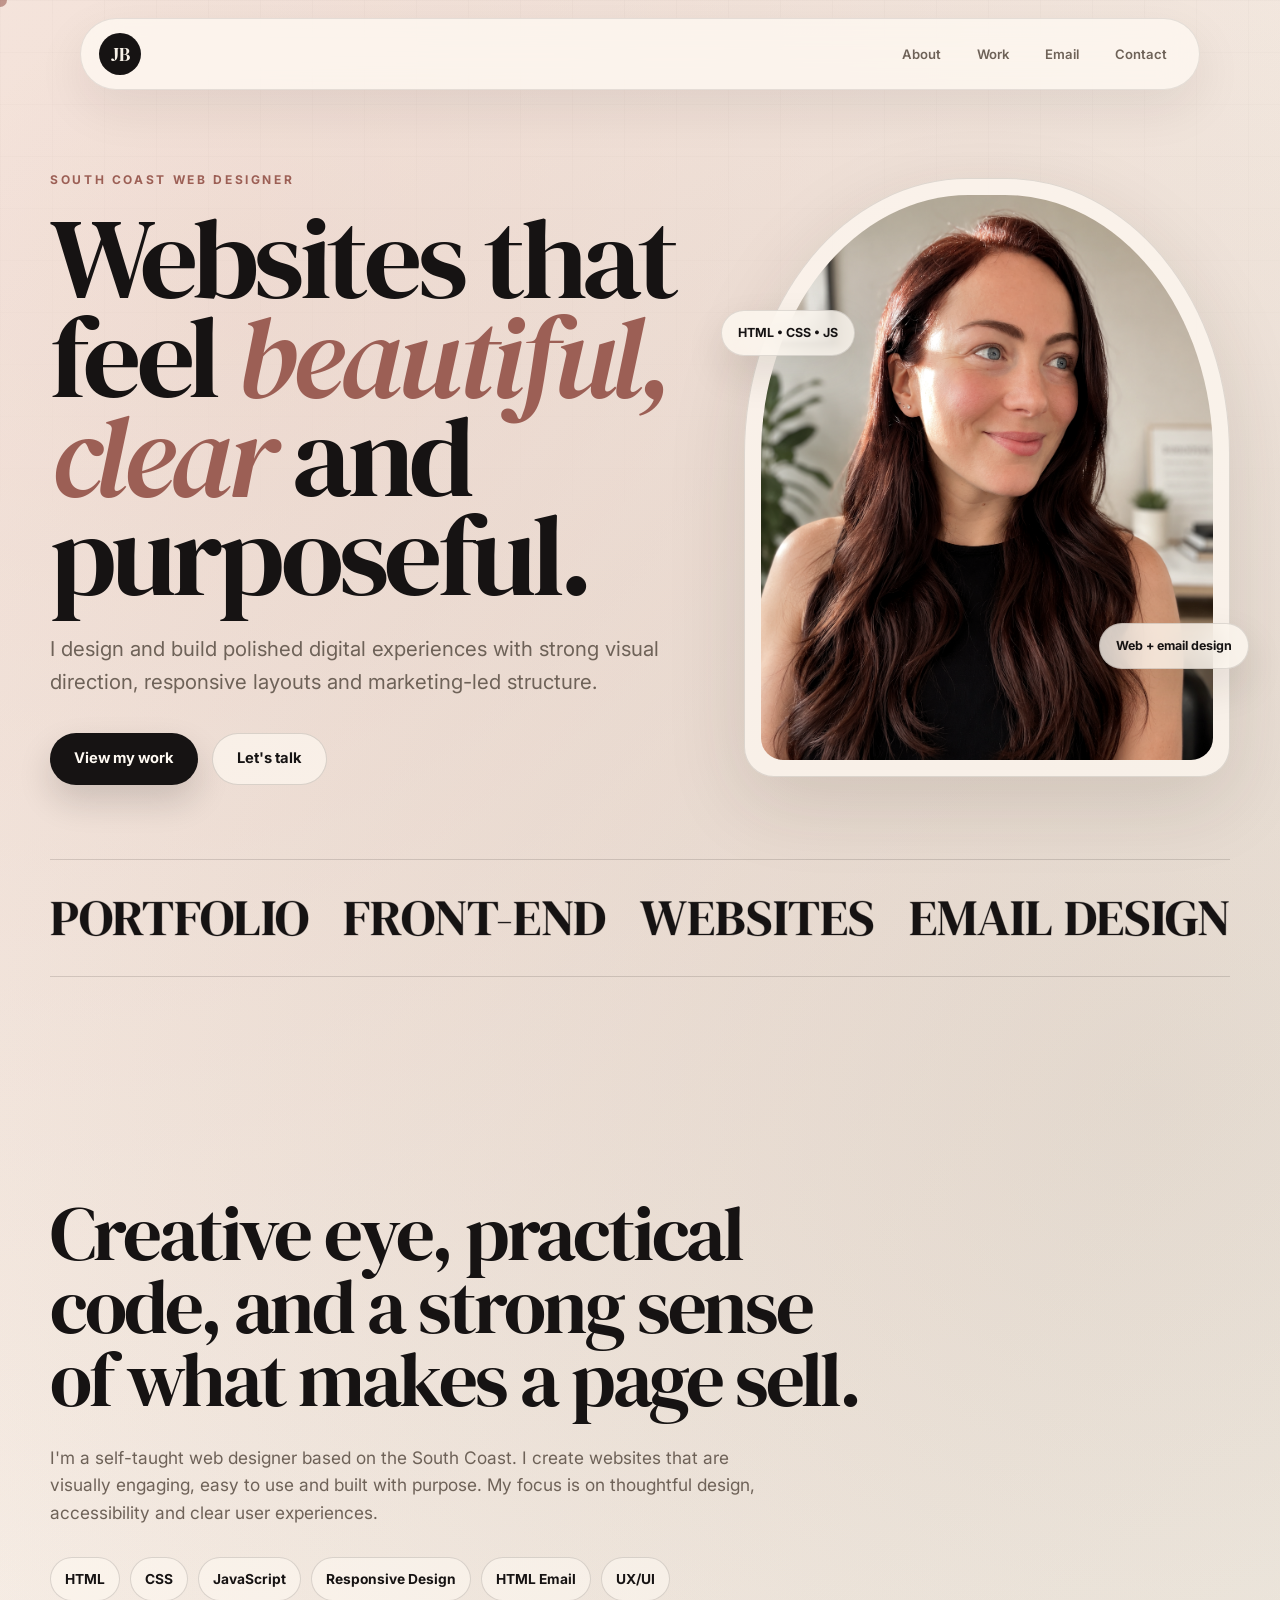
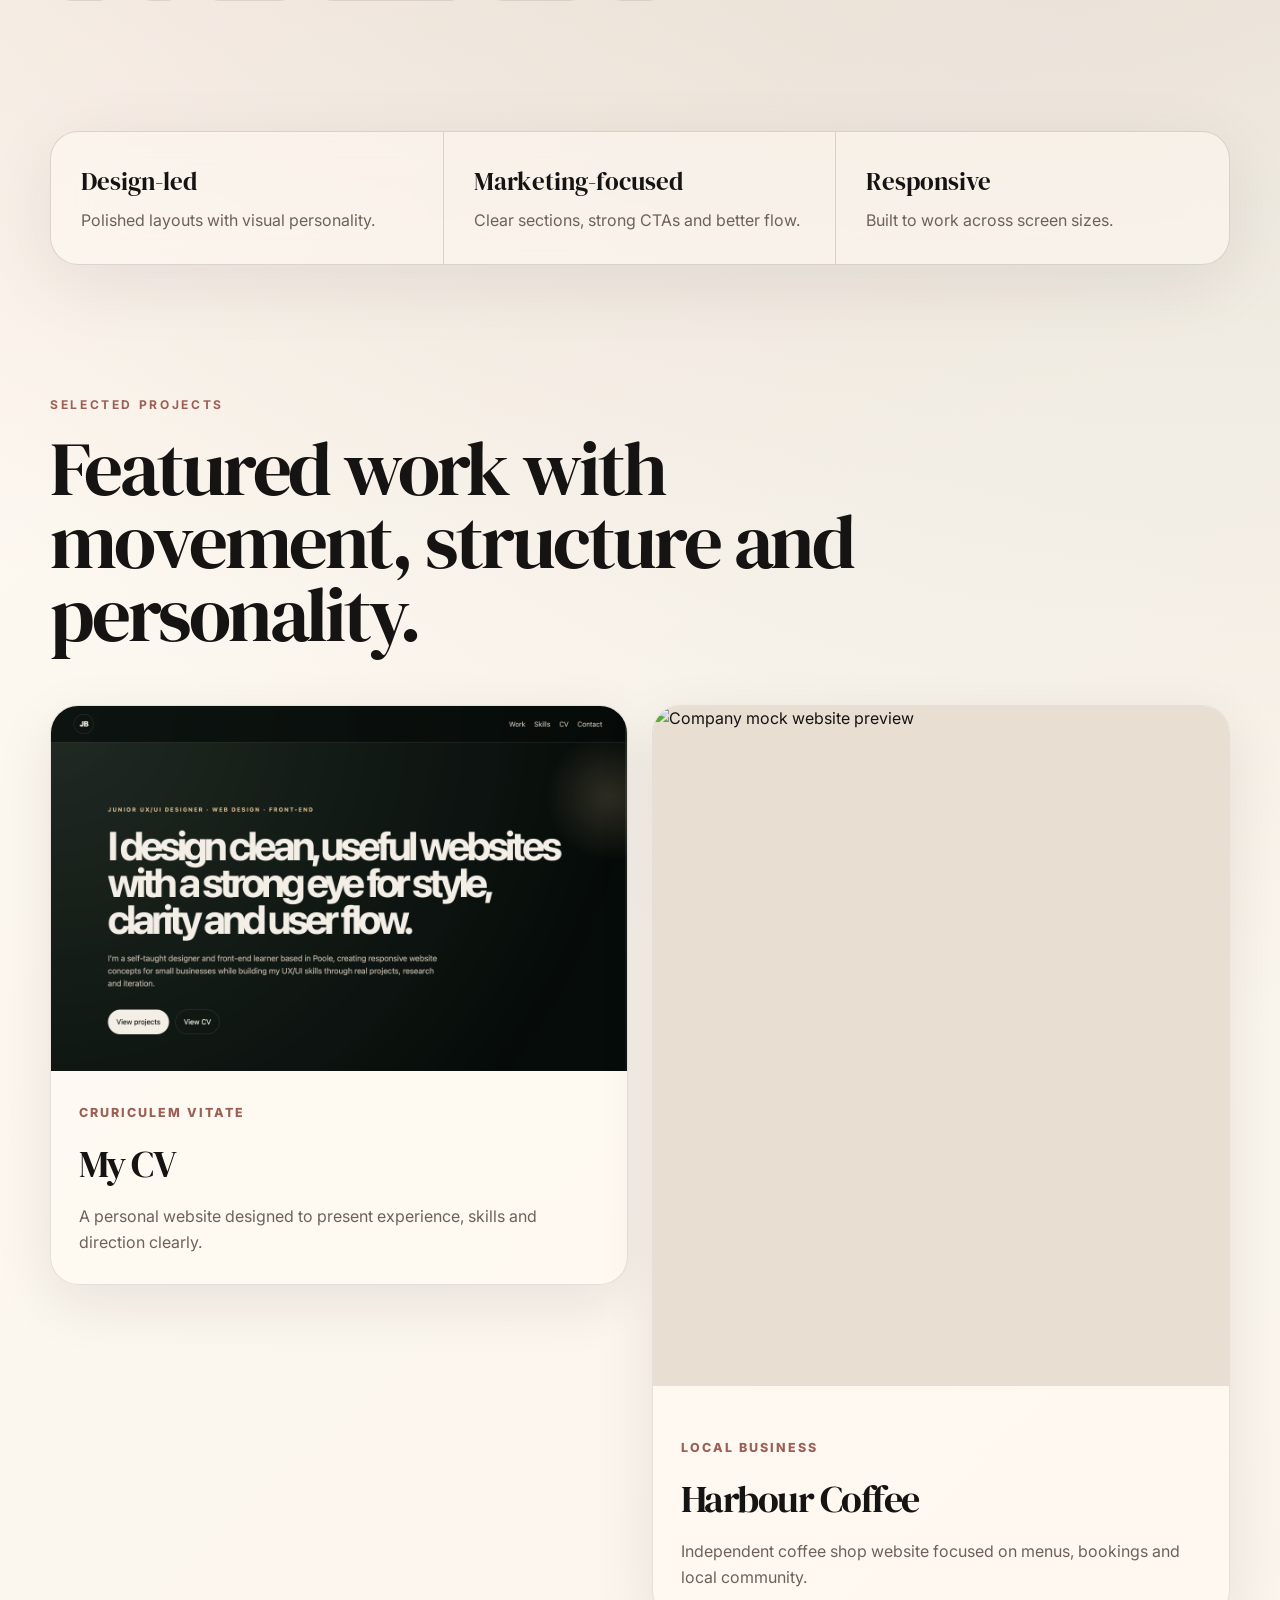
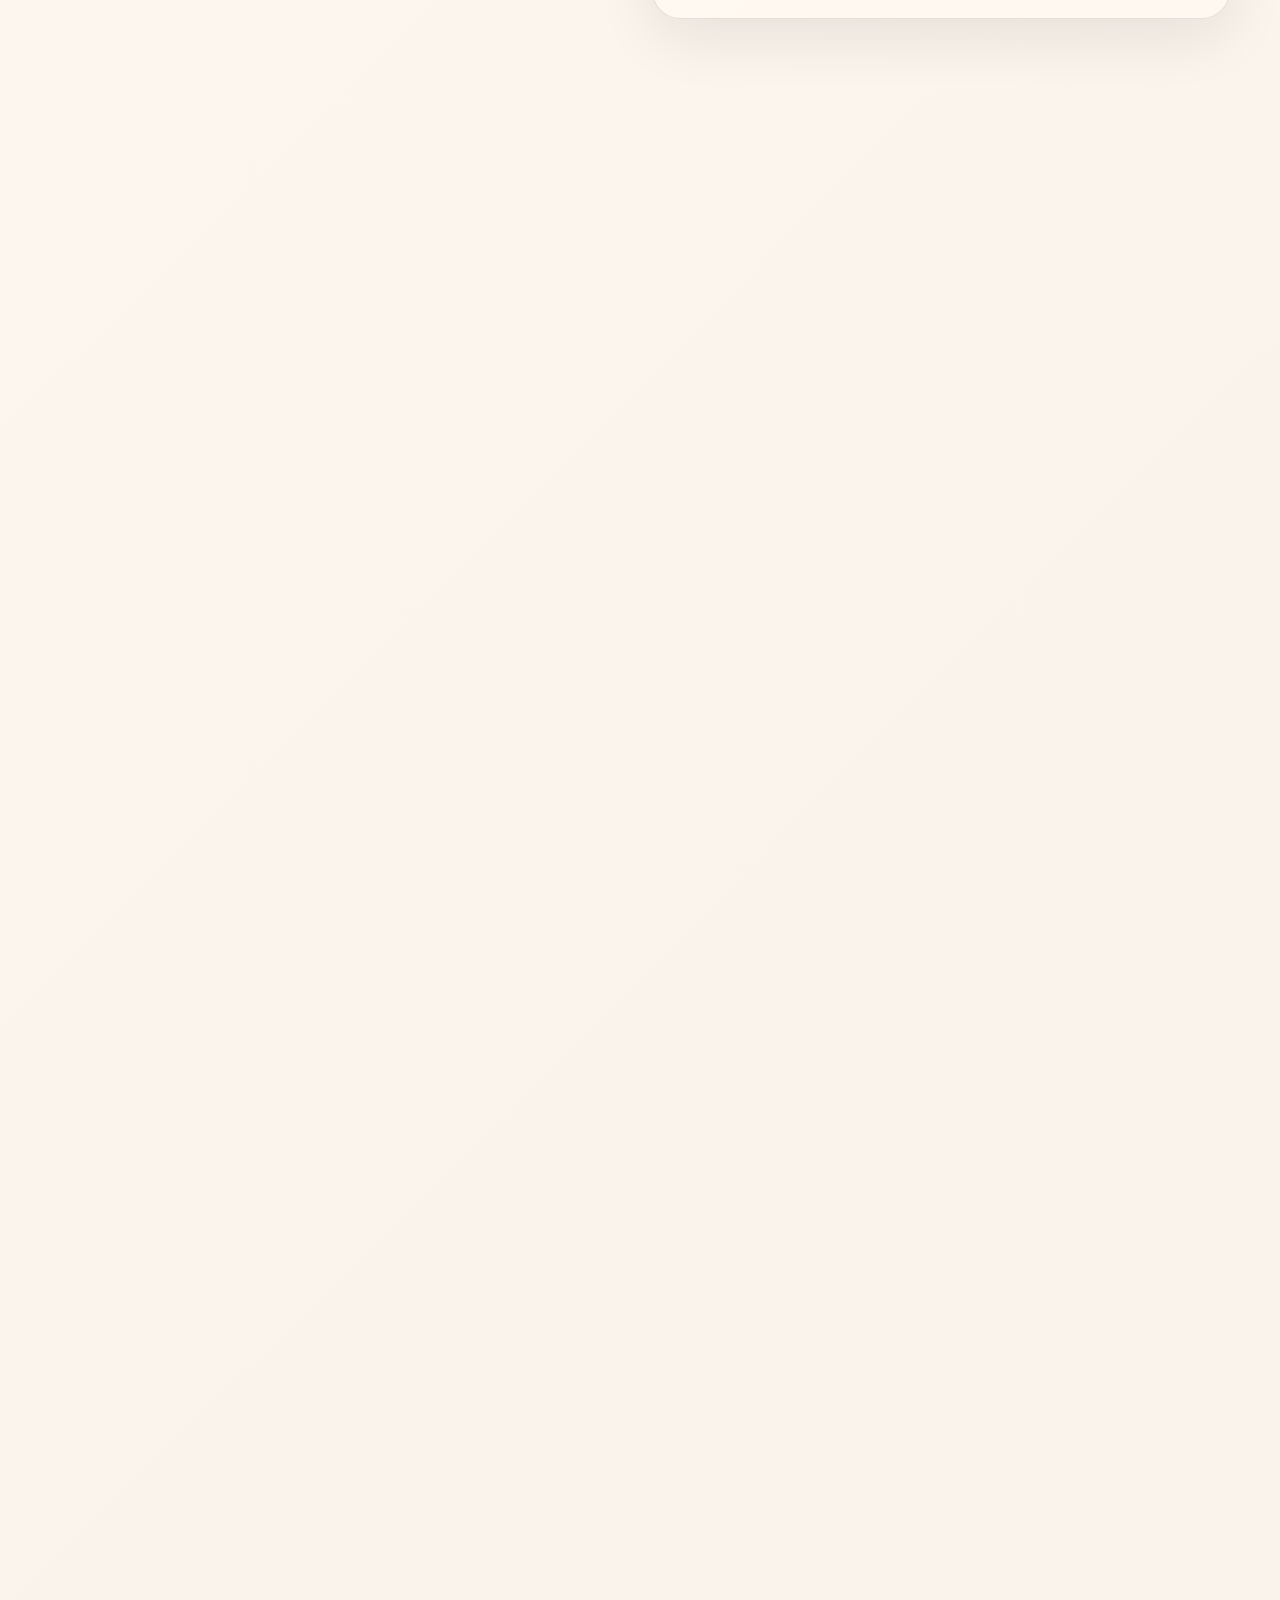
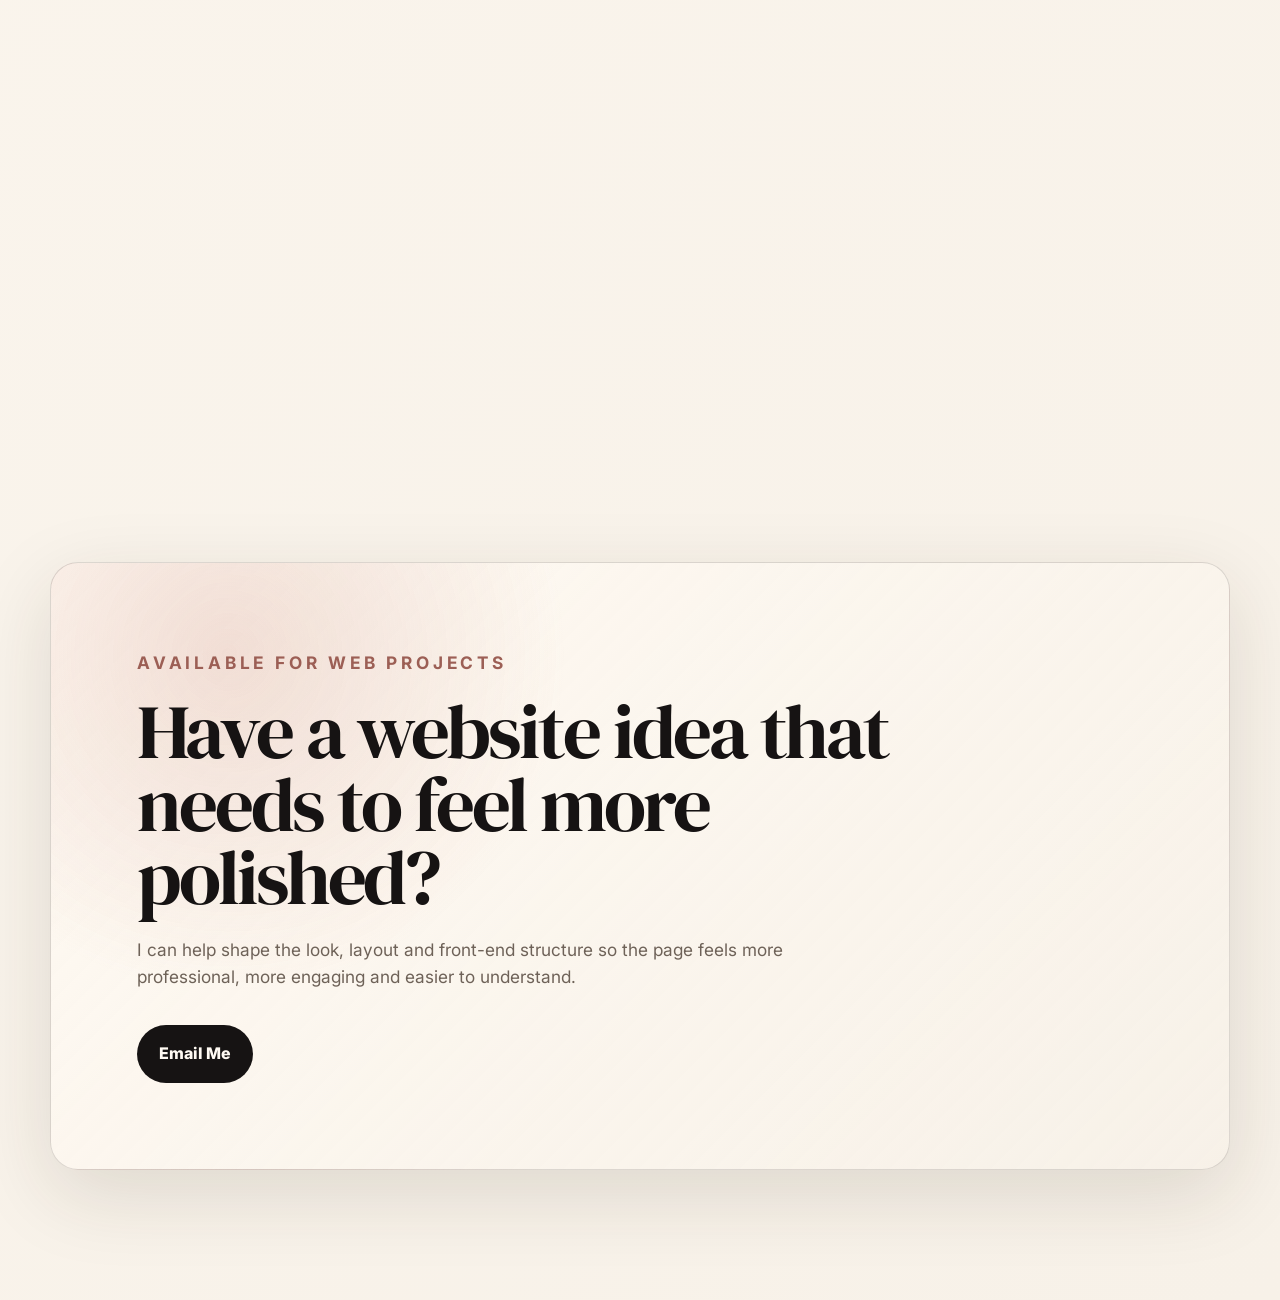
==== index.html @ feb461e2 "Update index.html" ====
<!DOCTYPE html>
<html lang="en">
<head>
  <meta charset="UTF-8" />
  <meta name="viewport" content="width=device-width, initial-scale=1.0" />

  <title>Jasmin Brooks | Web & App Design Portfolio</title>
  <meta name="description" content="Jasmin Brooks is a South Coast based web and app designer creating polished, strategic websites, portfolios, HTML emails and digital experiences." />

  <link rel="preconnect" href="https://fonts.googleapis.com">
  <link rel="preconnect" href="https://fonts.gstatic.com" crossorigin>
  <link href="https://fonts.googleapis.com/css2?family=DM+Serif+Display:ital@0;1&family=Inter:wght@300;400;500;600;700&display=swap" rel="stylesheet">

  <link rel="stylesheet" href="styles.css" />
</head>

<body>
  <div class="cursor-dot" aria-hidden="true"></div>

  <header class="site-header">
    <a class="logo" href="#top">JB</a>

    <nav class="nav" aria-label="Main navigation">
      <a href="#about">About</a>
      <a href="#work">Work</a>
      <a href="#emails">Email</a>
      <a href="#contact">Contact</a>
    </nav>
  </header>

  <main id="top">

    <!-- HERO -->
    <section class="hero section">
      <div class="hero__copy reveal">
        <p class="eyebrow">South Coast web designer</p>

        <h1>
          Websites that feel
          <span>beautiful, clear</span>
          and purposeful.
        </h1>

        <p class="hero__intro">
          I design and build polished digital experiences with strong visual direction,
          responsive layouts and marketing-led structure.
        </p>

        <div class="hero__actions">
          <a class="btn btn--dark magnetic" href="#work">View my work</a>
          <a class="btn btn--light magnetic" href="#contact">Let's talk</a>
        </div>
      </div>

      <div class="hero__visual reveal">
        <div class="portrait-card tilt-card">
          <img src="Jasmin.PNG" alt="Portrait of Jasmin Brooks">
          <div class="floating-note note-one">HTML • CSS • JS</div>
          <div class="floating-note note-two">Web + email design</div>
        </div>
      </div>

      <div class="hero-marquee" aria-hidden="true">
        <div class="marquee-track">
          <span>PORTFOLIO</span><span>FRONT-END</span><span>WEBSITES</span><span>EMAIL DESIGN</span>
          <span>PORTFOLIO</span><span>FRONT-END</span><span>WEBSITES</span><span>EMAIL DESIGN</span>
        </div>
      </div>
    </section>
    <!-- ABOUT -->
    <section class="about section" id="about">
        <div class="about__copy reveal">
          <h2>Creative eye, practical code, and a strong sense of what makes a page sell.</h2>
          <p>
            I'm a self-taught web designer based on the South Coast. I create websites that are visually engaging, easy to use and built with purpose. My focus is on thoughtful design, accessibility and clear user experiences.
          </p>

          <div class="skill-cloud" aria-label="Skills">
            <span>HTML</span>
            <span>CSS</span>
            <span>JavaScript</span>
            <span>Responsive Design</span>
            <span>HTML Email</span>
            <span>UX/UI</span>
          </div>
        </div>
      </div>
    </section>

    <!-- VALUE STRIP -->
    <section class="value-strip reveal" aria-label="Portfolio highlights">
      <div>
        <strong>Design-led</strong>
        <span>Polished layouts with visual personality.</span>
      </div>
      <div>
        <strong>Marketing-focused</strong>
        <span>Clear sections, strong CTAs and better flow.</span>
      </div>
      <div>
        <strong>Responsive</strong>
        <span>Built to work across screen sizes.</span>
      </div>
    </section>

    <!-- WORK -->
    <section class="work section" id="work">
      <div class="section-heading reveal">
        <p class="eyebrow">Selected Projects</p>
        <h2>Featured work with movement, structure and personality.</h2>
      </div>

      <div class="project-showcase">
        <a class="project-card reveal tilt-card" href="https://jasments.github.io/My-CV/" target="_blank" rel="noopener">
          <div class="project-card__image">
            <img src="JBCV2.png" alt="My CV">
          </div>
          <div class="project-card__content">
            <span>Cruriculem Vitate</span>
            <h3>My CV</h3>
            <p>A personal website designed to present experience, skills and direction clearly.</p>
          </div>
        </a>

    <a class="project-card project-card--wide reveal tilt-card" href="https://jasments.github.io/COFFEEshop/" target="_blank" rel="noopener">
          <div class="project-card__image">
            <img src="TheCommonRoom.png" alt="Company mock website preview">
          </div>
          <div class="project-card__content">
            <span>Local Business</span>
		 <h3>Harbour Coffee</h3>
              <p>Independent coffee shop website focused on menus, bookings and local community.</p>
          </div>
        </a>

        <a class="project-card project-card--wide reveal tilt-card" href="https://jasments.github.io/Private-Chef-/" target="_blank" rel="noopener">
          <div class="project-card__image">
            <img src="TheCoastalTable.png" alt="Company mock website preview">
          </div>
          <div class="project-card__content">
            <span>Local Business</span>
              <h3>The Coastal Table</h3>
              <p>Personal chef and seasonal dining website inspired by slow coastal living.</p>
          </div>
        </a>

        <a class="project-card reveal tilt-card" href="https://jasments.github.io/Windowcleaning/" target="_blank" rel="noopener">
          <div class="project-card__image">
            <img src="windowcleaninglongveiw.png" alt="Window cleaning website preview">
          </div>
          <div class="project-card__content">
            <span>Local service</span>
            <h3>Window Cleaning</h3>
            <p>A conversion-focused service website with strong local positioning.</p>
          </div>
        </a>
      </div>

      <div class="work-slider reveal" aria-label="Scrolling project previews">
        <div class="work-track">
          <img src="MyCV2.png" alt="">
          <img src="T&Swebsite.png" alt="">
          <img src="windowcleaning2.png" alt="">
          <img src="privetchef.png" alt="">
          <img src="MyCV2.png" alt="">
          <img src="T&Swebsite.png" alt="">
          <img src="windowcleaning2.png" alt="">
          <img src="COFFEEshop.png" alt="">
        </div>
      </div>
    </section>

    <!-- EMAIL PORTFOLIO -->
    <section class="emails section" id="emails">
      <div class="section-heading reveal">
        <p class="eyebrow">Email Portfolio</p>
        <h2>Campaign-style email designs with visual hierarchy.</h2>
        <p>
          Conceptual HTML email designs created to show layout, promotional clarity,
          responsive thinking and marketing structure.
        </p>
      </div>

      <div class="email-tiles reveal">
        <button class="email-tile" data-full="email.png" aria-label="Open email preview 1">
          <img src="email.png" alt="Email preview 1">
        </button>
        <button class="email-tile" data-full="springemail.png" aria-label="Open email preview 2">
          <img src="springemail.png" alt="Email preview 2">
        </button>
        <button class="email-tile" data-full="charityemail.png" aria-label="Open email preview 3">
          <img src="charityemail.png" alt="Email preview 3">
        </button>
        <button class="email-tile" data-full="charityboat.png" aria-label="Open email preview 4">
          <img src="charityboat.png" alt="Email preview 4">
        </button>
      </div>
    </section>

    <!-- CONTACT -->
    <section class="contact section" id="contact">
      <div class="contact-card reveal">
        <p class="eyebrow">Available for web projects</p>
        <h2>Have a website idea that needs to feel more polished?</h2>
        <p>
          I can help shape the look, layout and front-end structure so the page feels more professional,
          more engaging and easier to understand.
        </p>

        <a class="contact-link magnetic" href="mailto:brookswebsitedeveloper@gmail.com">
          Email Me
        </a>
      </div>
    </section>

  </main>

  <!-- Modal -->
  <div class="modal" id="imgModal" aria-hidden="true">
    <div class="modal__backdrop" data-close></div>
    <div class="modal__panel" role="dialog" aria-modal="true" aria-label="Email preview">
      <button class="modal__close" data-close aria-label="Close">×</button>
      <img class="modal__img" id="modalImg" alt="Full email preview">
    </div>
  </div>

  <script src="app.js"></script>
</body>
</html>
---- styles.css ----
/* =========================
   JASMIN BROOKS PORTFOLIO
   Alive / interactive / polished
========================= */

:root {
  --cream: #f7f1e8;
  --cream-2: #fffaf3;
  --ink: #161313;
  --muted: #6e6258;
  --line: rgba(22, 19, 19, 0.14);
  --blush: #d8a99d;
  --rose: #9c5f55;
  --olive: #77735c;
  --shadow: 0 24px 80px rgba(49, 35, 26, 0.13);
  --radius: 28px;
}

* {
  box-sizing: border-box;
  margin: 0;
  padding: 0;
}

html {
  scroll-behavior: smooth;
}

body {
  min-height: 100vh;
  background:
    radial-gradient(circle at 20% 5%, rgba(216, 169, 157, .35), transparent 32%),
    radial-gradient(circle at 90% 18%, rgba(119, 115, 92, .18), transparent 30%),
    linear-gradient(135deg, var(--cream-2), var(--cream));
  color: var(--ink);
  font-family: Inter, system-ui, sans-serif;
  line-height: 1.6;
  overflow-x: hidden;
}

body::before {
  content: "";
  position: fixed;
  inset: 0;
  pointer-events: none;
  background-image:
    linear-gradient(rgba(22, 19, 19, 0.035) 1px, transparent 1px),
    linear-gradient(90deg, rgba(22, 19, 19, 0.035) 1px, transparent 1px);
  background-size: 52px 52px;
  mask-image: linear-gradient(to bottom, rgba(0,0,0,.4), transparent 65%);
  z-index: -1;
}

img {
  display: block;
  width: 100%;
}

a {
  color: inherit;
}

/* Header */

.site-header {
  position: fixed;
  top: 18px;
  left: 50%;
  z-index: 20;
  transform: translateX(-50%);
  width: min(1120px, calc(100% - 32px));
  display: flex;
  align-items: center;
  justify-content: space-between;
  padding: 14px 18px;
  border: 1px solid rgba(22, 19, 19, 0.1);
  border-radius: 999px;
  background: rgba(255, 250, 243, 0.74);
  backdrop-filter: blur(18px);
  box-shadow: 0 18px 50px rgba(38, 27, 20, 0.08);
}

.logo {
  width: 42px;
  height: 42px;
  display: grid;
  place-items: center;
  border-radius: 999px;
  background: var(--ink);
  color: var(--cream);
  text-decoration: none;
  font-family: "DM Serif Display", serif;
  font-size: 1.2rem;
}

.nav {
  display: flex;
  gap: 8px;
}

.nav a {
  text-decoration: none;
  font-size: .82rem;
  font-weight: 600;
  padding: 10px 14px;
  border-radius: 999px;
  color: var(--muted);
  transition: .25s ease;
}

.nav a:hover {
  color: var(--ink);
  background: rgba(22, 19, 19, 0.06);
}

/* Layout */

.section {
  width: min(1180px, calc(100% - 34px));
  margin: 0 auto;
  padding: 130px 0;
}

.eyebrow,
.section-kicker {
  text-transform: uppercase;
  letter-spacing: .22em;
  font-size: .75rem;
  font-weight: 700;
  color: var(--rose);
}

h1,
h2,
h3 {
  font-family: "DM Serif Display", serif;
  font-weight: 400;
  letter-spacing: -0.04em;
}

h2 {
  font-size: clamp(2.6rem, 6vw, 5.8rem);
  line-height: .95;
}

p {
  color: var(--muted);
}

/* Hero */

.hero {
  min-height: 100vh;
  display: grid;
  grid-template-columns: 1.08fr .82fr;
  gap: 54px;
  align-items: center;
  padding-top: 170px;
  padding-bottom: 90px;
  position: relative;
}

.hero h1 {
  max-width: 780px;
  margin: 20px 0 28px;
  font-size: clamp(4.2rem, 9vw, 9.2rem);
  line-height: .86;
}

.hero h1 span {
  color: var(--rose);
  font-style: italic;
}

.hero__intro {
  max-width: 610px;
  font-size: clamp(1.05rem, 1.6vw, 1.28rem);
}

.hero__actions {
  margin-top: 34px;
  display: flex;
  gap: 14px;
  flex-wrap: wrap;
}

.btn {
  display: inline-flex;
  align-items: center;
  justify-content: center;
  min-height: 52px;
  padding: 0 24px;
  border-radius: 999px;
  text-decoration: none;
  font-size: .92rem;
  font-weight: 700;
  transition: transform .25s ease, box-shadow .25s ease, background .25s ease;
}

.btn--dark {
  background: var(--ink);
  color: var(--cream-2);
  box-shadow: 0 16px 34px rgba(22, 19, 19, 0.16);
}

.btn--light {
  border: 1px solid var(--line);
  background: rgba(255, 250, 243, .64);
  color: var(--ink);
}

.btn:hover {
  transform: translateY(-3px);
}

.portrait-card {
  position: relative;
  padding: 16px;
  border-radius: 46% 46% 30px 30px;
  background: rgba(255, 250, 243, .7);
  border: 1px solid rgba(22, 19, 19, .12);
  box-shadow: var(--shadow);
.project-card:hover {
  transform: translateY(-6px);
  box-shadow: 0 28px 70px rgba(38, 27, 20, 0.13);
}
}

.portrait-card img {
  aspect-ratio: 4 / 5;
  object-fit: cover;
  border-radius: 46% 46% 22px 22px;
  filter: saturate(.92) contrast(1.02);
}

.floating-note {
  position: absolute;
  z-index: 2;
  padding: 12px 16px;
  border-radius: 999px;
  border: 1px solid rgba(22,19,19,.12);
  background: rgba(255, 250, 243, .78);
  backdrop-filter: blur(16px);
  box-shadow: 0 18px 40px rgba(38, 27, 20, 0.11);
  font-size: .78rem;
  font-weight: 700;
  color: var(--ink);
  animation: floaty 5s ease-in-out infinite;
}

.note-one {
  left: -24px;
  top: 22%;
}

.note-two {
  right: -20px;
  bottom: 18%;
  animation-delay: 1.2s;
}

@keyframes floaty {
  0%, 100% { transform: translateY(0); }
  50% { transform: translateY(-12px); }
}

.hero-marquee {
  grid-column: 1 / -1;
  overflow: hidden;
  border-block: 1px solid var(--line);
  margin-top: 20px;
}

.marquee-track {
  display: flex;
  width: max-content;
  gap: 34px;
  padding: 17px 0;
  animation: marquee 23s linear infinite;
}

.marquee-track span {
  font-family: "DM Serif Display", serif;
  font-size: clamp(1.8rem, 4vw, 3.6rem);
  color: #161313;
  -webkit-text-stroke: 1px rgba(22, 19, 19, .28);
  white-space: nowrap;
}

@keyframes marquee {
  to { transform: translateX(-50%); }
}

/* About */

.about-grid {
  display: grid;
  grid-template-columns: .7fr 1fr;
  align-items: center;
  gap: 60px;
  margin-top: 32px;
}

.about__image {
  border-radius: var(--radius);
  overflow: hidden;
  box-shadow: var(--shadow);
}

.about__image img {
  aspect-ratio: 4 / 5;
  object-fit: cover;
}

.about__copy h2 {
  max-width: 820px;
  margin-bottom: 28px;
}

.about__copy p {
  max-width: 720px;
  font-size: 1.08rem;
}

.skill-cloud {
  display: flex;
  gap: 10px;
  flex-wrap: wrap;
  margin-top: 30px;
}

.skill-cloud span {
  padding: 10px 14px;
  border: 1px solid var(--line);
  border-radius: 999px;
  background: rgba(255, 250, 243, .55);
  font-size: .86rem;
  font-weight: 700;
}

/* Value strip */

.value-strip {
  width: min(1180px, calc(100% - 34px));
  margin: 0 auto;
  display: grid;
  grid-template-columns: repeat(3, 1fr);
  border: 1px solid var(--line);
  border-radius: var(--radius);
  background: rgba(255,250,243,.54);
  backdrop-filter: blur(18px);
  box-shadow: 0 18px 70px rgba(38, 27, 20, 0.08);
  overflow: hidden;
}

.value-strip div {
  padding: 30px;
  border-right: 1px solid var(--line);
}

.value-strip div:last-child {
  border-right: 0;
}

.value-strip strong {
  display: block;
  margin-bottom: 7px;
  font-family: "DM Serif Display", serif;
  font-size: 1.55rem;
  font-weight: 400;
}

.value-strip span {
  color: var(--muted);
}

/* Work */

.section-heading {
  display: grid;
  gap: 18px;
  max-width: 820px;
  margin-bottom: 54px;
}

.section-heading p:not(.eyebrow) {
  max-width: 680px;
  font-size: 1.05rem;
}

.project-showcase {
  display: grid;
  grid-template-columns: 1fr 1fr;
  gap: 24px;
}

.project-card {
  min-height: 560px;
  display: flex;
  flex-direction: column;
  justify-content: space-between;
  overflow: hidden;
  border-radius: var(--radius);
  border: 1px solid rgba(22, 19, 19, .11);
  background: rgba(255,250,243,.72);
  box-shadow: 0 18px 60px rgba(38, 27, 20, 0.09);
  text-decoration: none;
  transition: transform .35s ease, box-shadow .35s ease;
  transform-style: preserve-3d;
}

.project-card--wide {
  grid-row: span 2;
}

.project-card:hover {
  transform: translateY(-8px);
  box-shadow: 0 34px 90px rgba(38, 27, 20, 0.16);
}

.project-card__image {
  height: 365px;
  overflow: hidden;
  background: #e9ded2;
}

.project-card--wide .project-card__image {
  height: 680px;
}

.project-card__image img {
  width: 100%;
  height: 100%;
  object-fit: cover;
  object-position: top left;
  transition: transform .7s ease;
}

.project-card:hover img {
  transform: none;
}

.project-card__content {
  padding: 28px;
}

.project-card__content span {
  display: inline-block;
  margin-bottom: 10px;
  color: var(--rose);
  font-size: .78rem;
  font-weight: 800;
  text-transform: uppercase;
  letter-spacing: .16em;
}

.project-card__content h3 {
  font-size: clamp(2rem, 3vw, 3rem);
  margin-bottom: 10px;
}

.work-slider {
  margin-top: 34px;
  overflow: hidden;
  border-radius: var(--radius);
  border: 1px solid var(--line);
  background: rgba(255,250,243,.5);
}

.work-track {
  display: flex;
  gap: 18px;
  width: max-content;
  padding: 18px;
  animation: slideWork 26s linear infinite;
}

.work-slider:hover .work-track {
  animation-play-state: paused;
}

.work-track img {
  width: 310px;
  height: 210px;
  object-fit: contain;
  border-radius: 18px;
  border: 1px solid var(--line);
}

@keyframes slideWork {
  to { transform: translateX(-50%); }
}

/* Email */

.email-tiles {
  display: grid;
  grid-template-columns: repeat(4, 1fr);
  gap: 18px;
}

.email-tile {
  border: 0;
  cursor: pointer;
  padding: 0;
  border-radius: 24px;
  overflow: hidden;
  background: transparent;
  box-shadow: 0 18px 54px rgba(38, 27, 20, 0.1);
  transition: transform .3s ease, box-shadow .3s ease;
}

.email-tile:hover {
  transform: translateY(-8px) rotate(-1deg);
  box-shadow: 0 30px 80px rgba(38, 27, 20, 0.16);
}

.email-tile img {
  aspect-ratio: 3 / 4;
  object-fit: cover;
}

/* Contact */

.contact-card {
  position: relative;
  overflow: hidden;
  padding: clamp(34px, 7vw, 86px);
  border-radius: var(--radius);
  border: 1px solid var(--line);
  background:
    radial-gradient(circle at 15% 15%, rgba(216, 169, 157, .34), transparent 30%),
    linear-gradient(135deg, rgba(255,250,243,.86), rgba(247,241,232,.58));
  box-shadow: var(--shadow);
}

.contact-card h2 {
  max-width: 850px;
  margin: 18px 0 22px;
}

.contact-card p {
  max-width: 680px;
  font-size: 1.08rem;
}

.contact-link {
  position: relative;
  z-index: 2;
  display: inline-flex;
  margin-top: 34px;
  color: var(--cream-2);
  background: var(--ink);
  border-radius: 999px;
  padding: 16px 22px;
  text-decoration: none;
  font-weight: 800;
}

/* Modal */

.modal {
  position: fixed;
  inset: 0;
  z-index: 50;
  display: none;
  place-items: center;
  padding: 24px;
}

.modal.is-open {
  display: grid;
}

.modal__backdrop {
  position: absolute;
  inset: 0;
  background: rgba(16, 13, 11, .76);
  backdrop-filter: blur(12px);
}

.modal__panel {
  position: relative;
  z-index: 1;
  width: min(720px, 100%);
  max-height: 88vh;
  overflow: auto;
  border-radius: 24px;
  background: var(--cream-2);
  padding: 14px;
}

.modal__close {
  position: sticky;
  top: 8px;
  margin-left: auto;
  display: grid;
  place-items: center;
  width: 42px;
  height: 42px;
  border: 0;
  border-radius: 999px;
  background: var(--ink);
  color: white;
  cursor: pointer;
  font-size: 1.3rem;
}

.modal__img {
  border-radius: 18px;
}

/* Interaction effects */

.reveal {
  opacity: 0;
  transform: translateY(34px);
  transition: opacity .75s ease, transform .75s ease;
}

.reveal.is-visible {
  opacity: 1;
  transform: translateY(0);
}

.cursor-dot {
  position: fixed;
  z-index: 100;
  width: 14px;
  height: 14px;
  border-radius: 999px;
  background: var(--rose);
  pointer-events: none;
  transform: translate(-50%, -50%);
  opacity: .55;
  mix-blend-mode: multiply;
}

/* Responsive */

@media (max-width: 900px) {
  .cursor-dot {
    display: none;
  }

  .site-header {
    top: 10px;
  }

  .nav {
    gap: 2px;
  }

  .nav a {
    font-size: .75rem;
    padding: 8px 9px;
  }

  .hero,
  .about-grid,
  .project-showcase,
  .value-strip {
    grid-template-columns: 1fr;
  }

  .hero {
    padding-top: 140px;
  }

  .note-one,
  .note-two {
    left: 18px;
    right: auto;
  }

  .project-card--wide {
    grid-row: auto;
  }

  .project-card,
  .project-card--wide {
    min-height: auto;
  }

  .project-card__image,
  .project-card--wide .project-card__image {
    height: 360px;
  }

  .email-tiles {
    grid-template-columns: repeat(2, 1fr);
  }

  .value-strip div {
    border-right: 0;
    border-bottom: 1px solid var(--line);
  }

  .value-strip div:last-child {
    border-bottom: 0;
  }
}

@media (max-width: 560px) {
  .section {
    width: min(100% - 24px, 1180px);
    padding: 90px 0;
  }

  .hero h1 {
    font-size: clamp(3.2rem, 18vw, 5.4rem);
  }

  .hero__actions {
    flex-direction: column;
  }

  .btn,
  .contact-link {
    width: 100%;
  }
   .btn,
.contact-link {
  width: 100%;
  display: flex;
  justify-content: center;
  align-items: center;
  text-align: center;
}

  .email-tiles {
    grid-template-columns: 1fr;
  }

  .work-track img {
    width: 240px;
    height: 170px;
  }
}

@media (prefers-reduced-motion: reduce) {
  *,
  *::before,
  *::after {
    animation: none !important;
    transition: none !important;
    scroll-behavior: auto !important;
  }
@media (min-width: 901px) {
  .portrait-card img,
  .about__image img {
    object-fit: contain;
    height: auto;
  }
}

@media (max-width: 900px) {
  .portrait-card img,
  .about__image img {
    height: 430px;
    object-fit: cover;
    object-position: center;
  }
}
@media (max-width: 900px) {
  .project-card__image img {
    object-position:center;
  }
}
/* Desktop */
@media (min-width: 901px) {
  .portrait-card img {
    object-fit: contain;
    aspect-ratio: auto;
  }
}

/* Mobile */
@media (max-width: 900px) {
  .portrait-card img {
    height: 500px;
    object-fit: cover;
    object-position: center;
  }
}/* HERO IMAGE CROPPING */

@media (max-width: 900px) {
  .portrait-card {
    height: 450px;
  }

  .portrait-card img {
    width: 100%;
    height: 100%;
    object-fit: cover;
    object-position: top center;
  }
}

@media (min-width: 901px) {
  .portrait-card {
    height: auto;
  }

  .portrait-card img {
    height: auto;
    object-fit: contain;
  }
.project-card__image {
  height: auto;
}

.project-card__image img {
  width: 100%;
  height: auto;
  display: block;
}
.project-card__image {
  overflow: hidden;
}

.project-card__image img {
  width: 100%;
  height: auto;
}
}
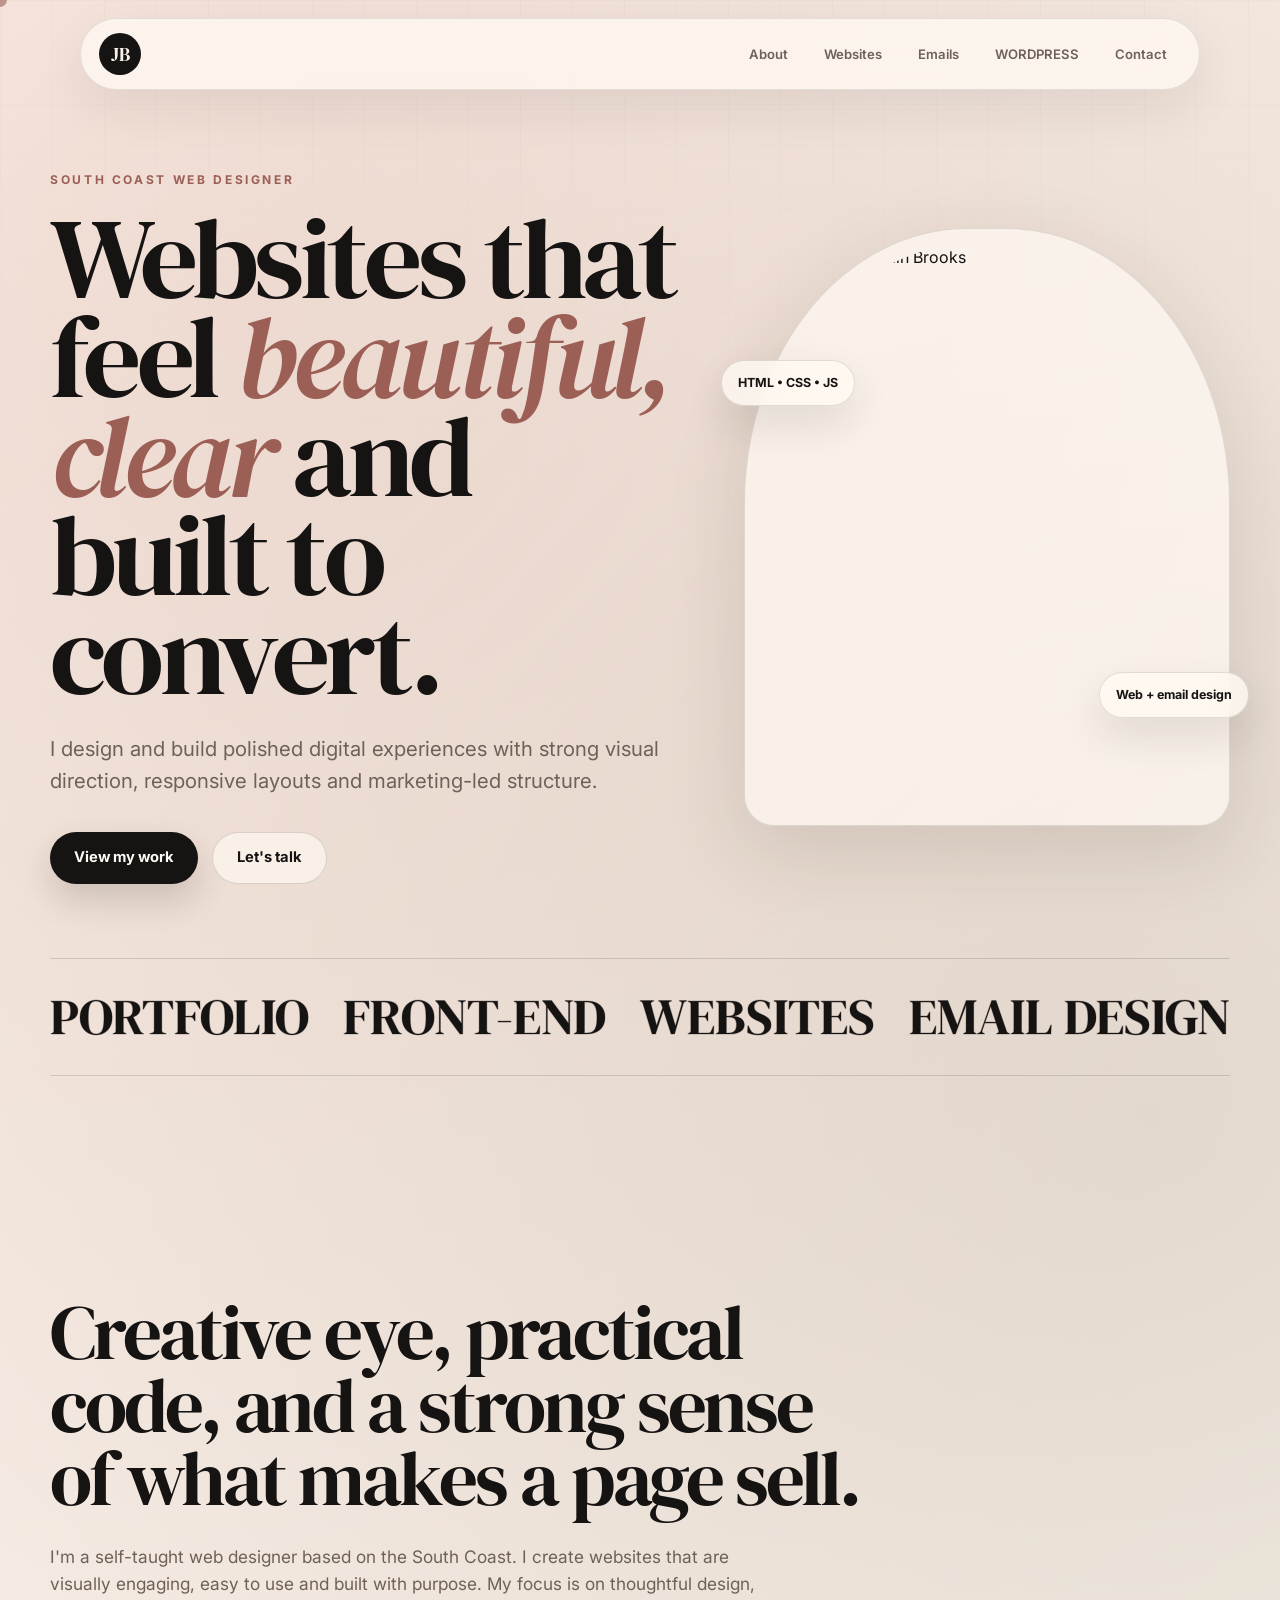
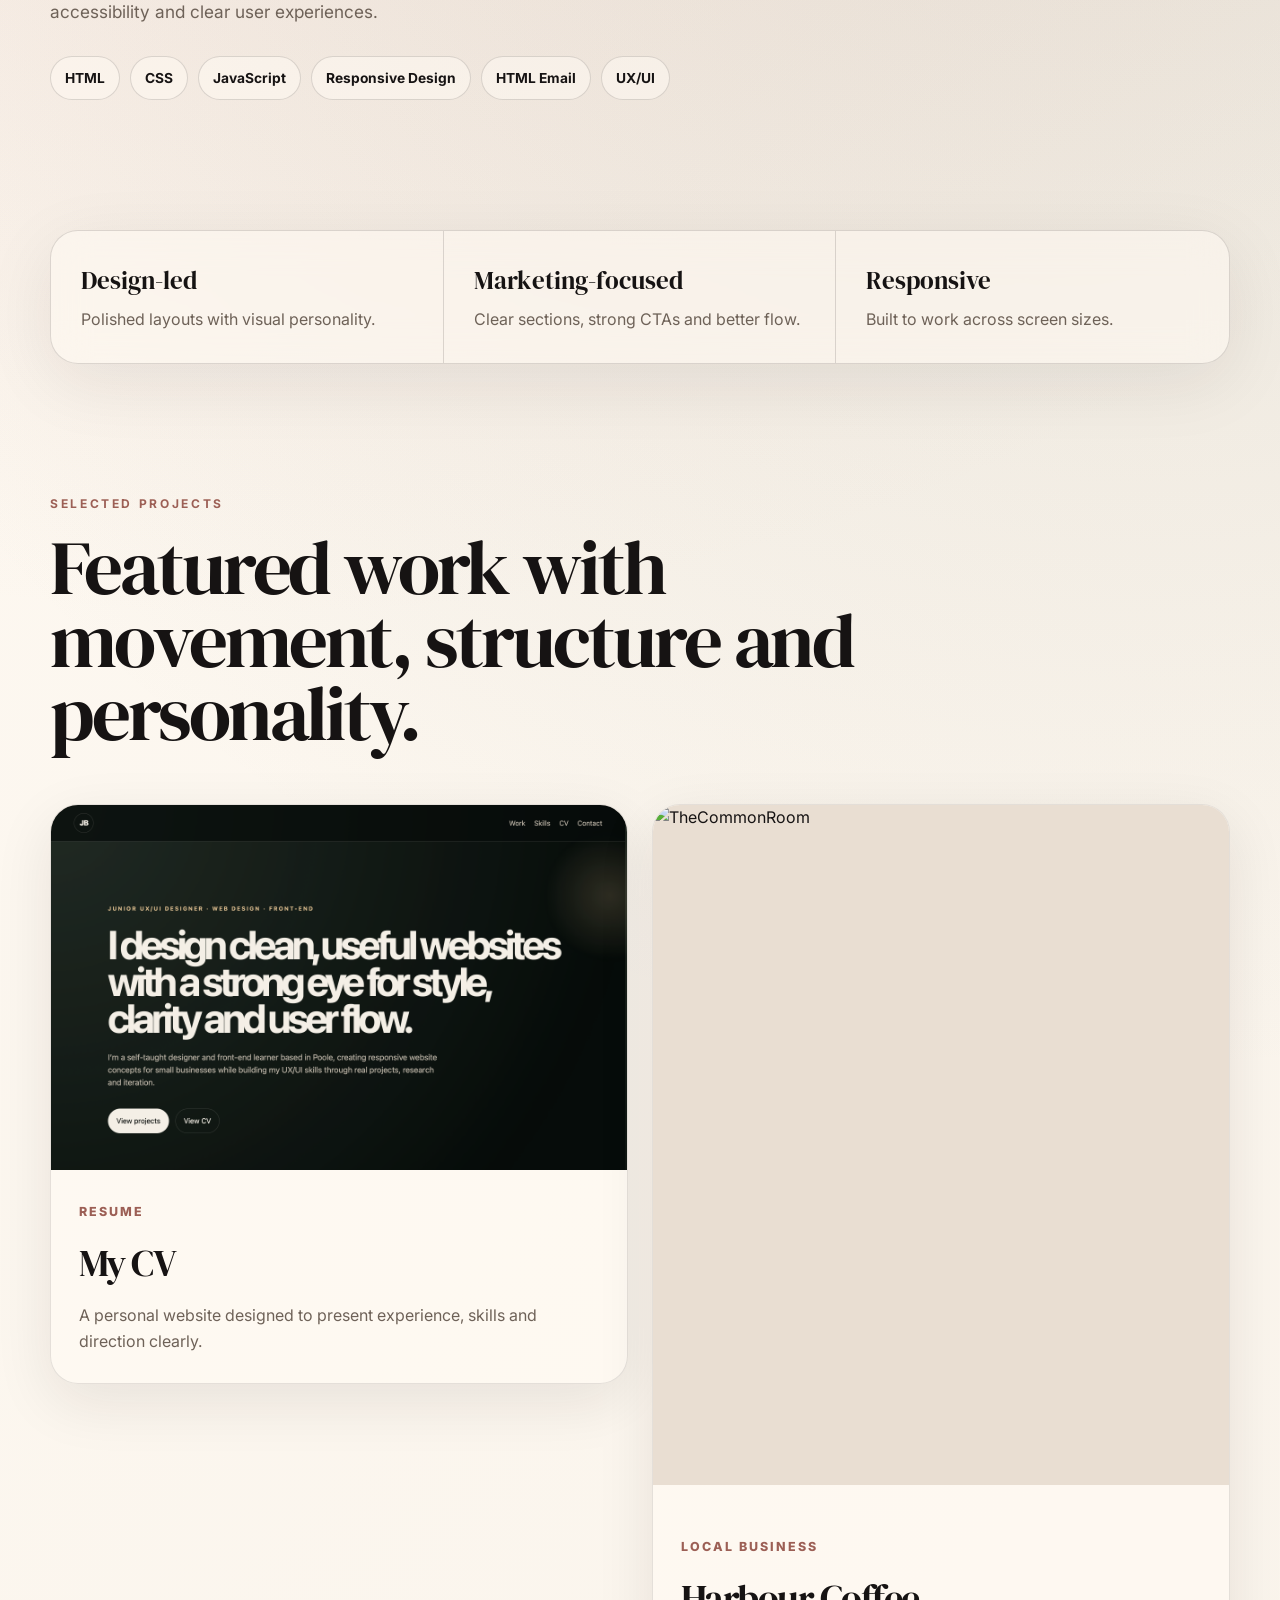
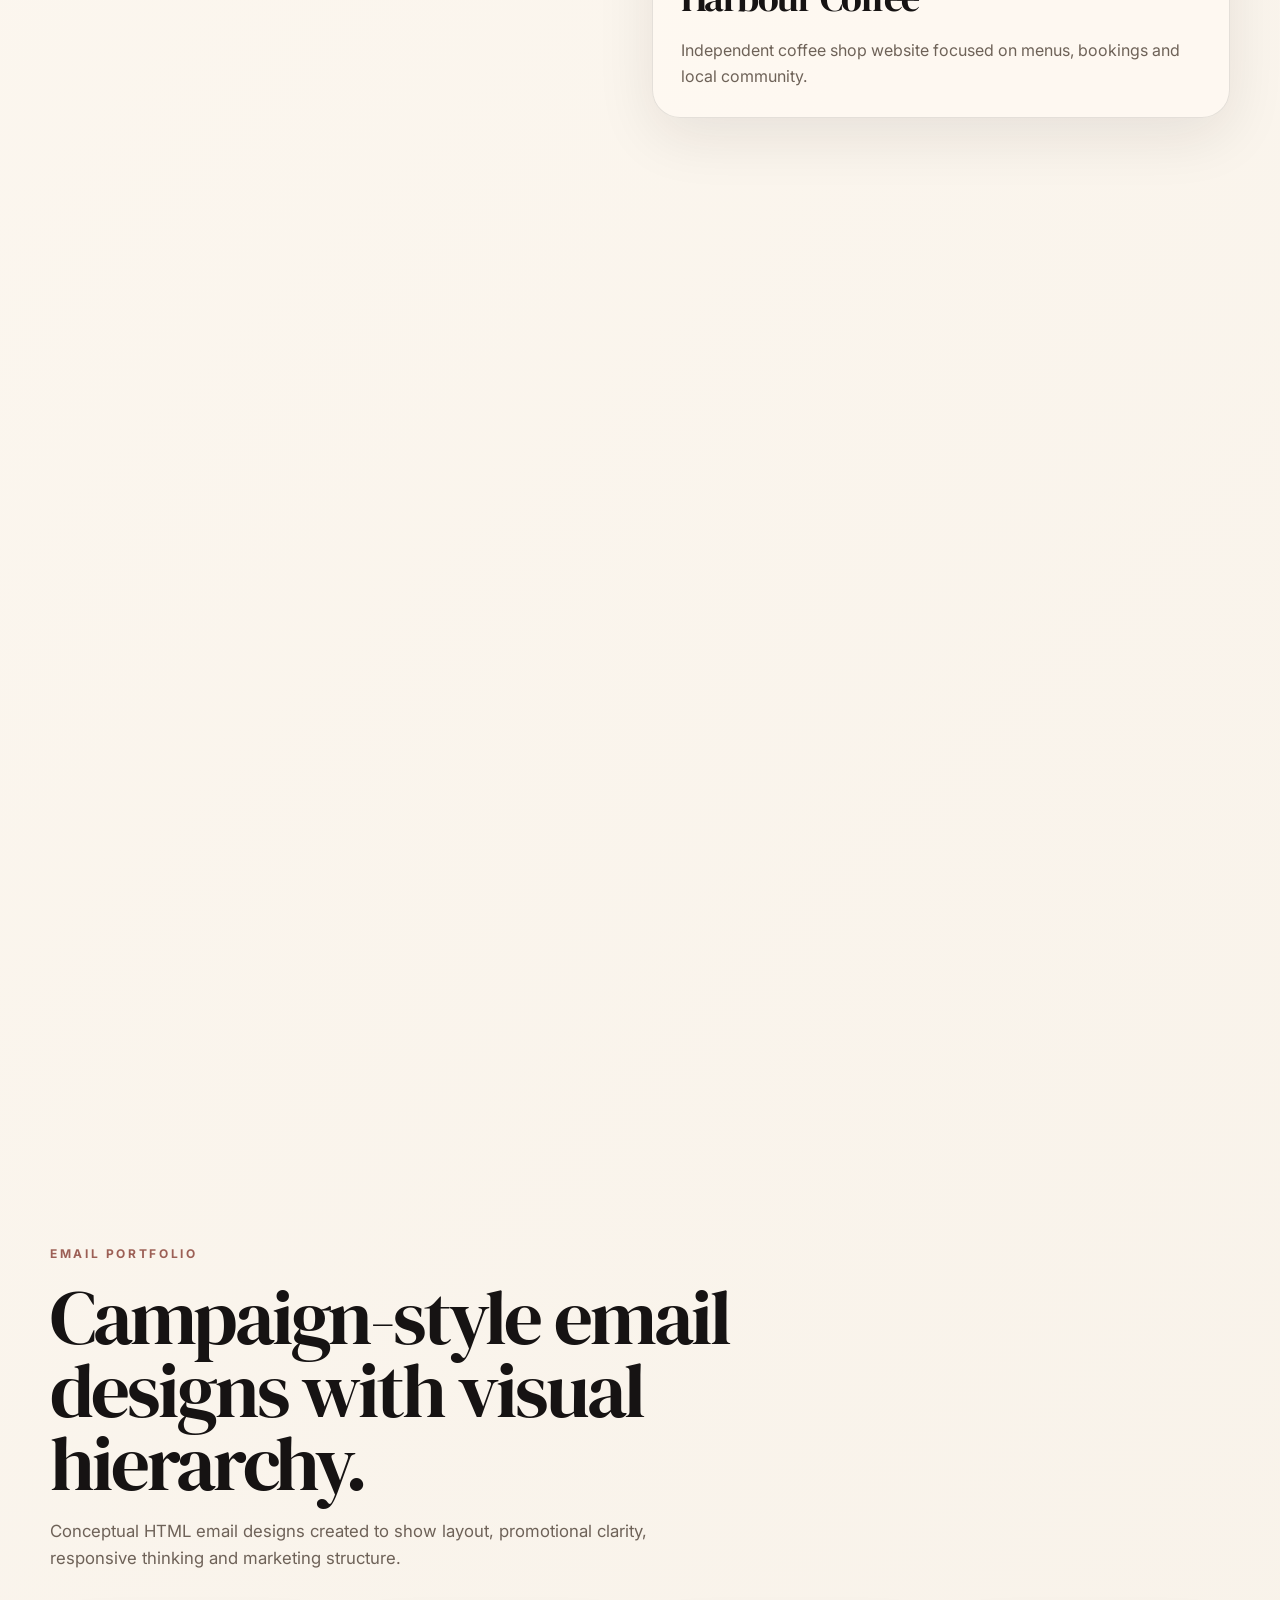
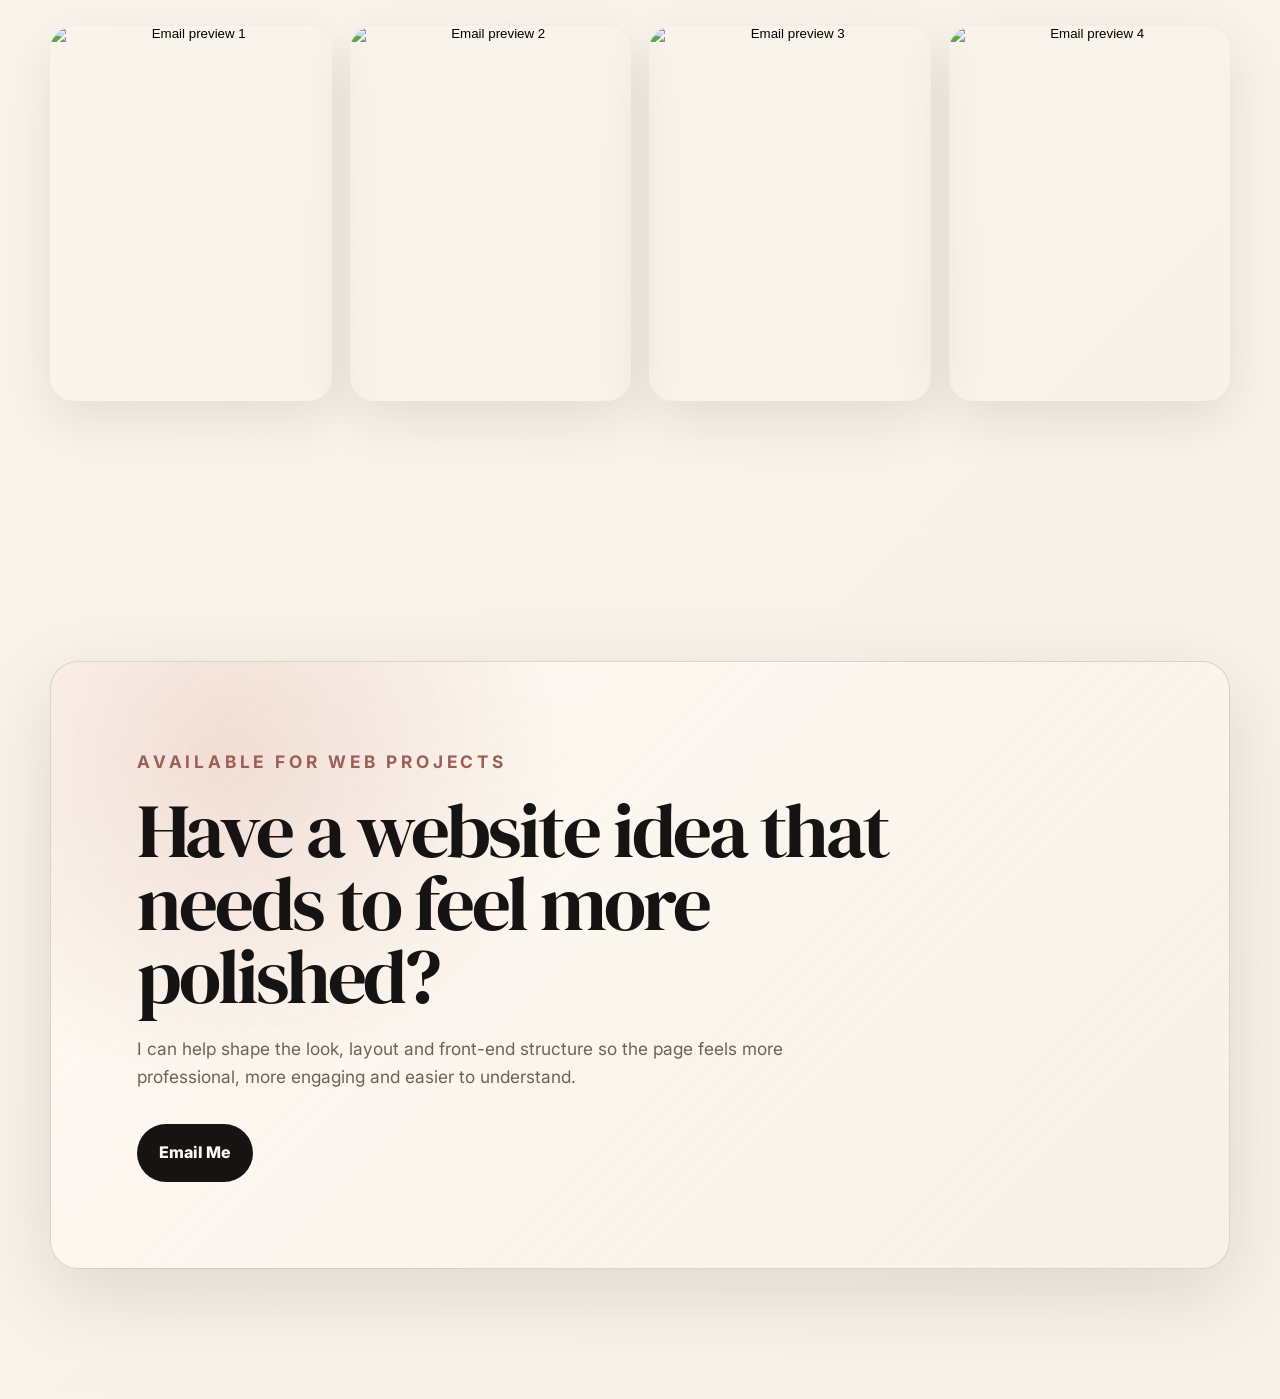
==== commit 031daf17: "Update project links and image references in HTML" ====
--- a/index.html
+++ b/index.html
@@ -19,11 +19,17 @@
 
   <header class="site-header">
     <a class="logo" href="#top">JB</a>
+<!-- Browser tab icon -->
+<link rel="icon" type="image/png" href="images/favicon.png">
+
+<!-- Apple/mobile icon -->
+<link rel="apple-touch-icon" href="images/apple-touch-icon.png">
 
     <nav class="nav" aria-label="Main navigation">
       <a href="#about">About</a>
-      <a href="#work">Work</a>
-      <a href="#emails">Email</a>
+      <a href="#work">Websites</a>
+      <a href="#emails">Emails</a>
+      <a href="https://lenadesignstudios.wordpress.com">WORDPRESS</a>
       <a href="#contact">Contact</a>
     </nav>
   </header>
@@ -38,7 +44,7 @@
         <h1>
           Websites that feel
           <span>beautiful, clear</span>
-          and purposeful.
+          and built to convert.
         </h1>
 
         <p class="hero__intro">
@@ -54,7 +60,7 @@
 
       <div class="hero__visual reveal">
         <div class="portrait-card tilt-card">
-          <img src="Jasmin.PNG" alt="Portrait of Jasmin Brooks">
+          <img src="Jasmin copy.PNG" alt="Portrait of Jasmin Brooks">
           <div class="floating-note note-one">HTML • CSS • JS</div>
           <div class="floating-note note-two">Web + email design</div>
         </div>
@@ -116,7 +122,7 @@
             <img src="JBCV2.png" alt="My CV">
           </div>
           <div class="project-card__content">
-            <span>Cruriculem Vitate</span>
+            <span>Resume</span>
             <h3>My CV</h3>
             <p>A personal website designed to present experience, skills and direction clearly.</p>
           </div>
@@ -124,7 +130,7 @@
 
     <a class="project-card project-card--wide reveal tilt-card" href="https://jasments.github.io/COFFEEshop/" target="_blank" rel="noopener">
           <div class="project-card__image">
-            <img src="TheCommonRoom.png" alt="Company mock website preview">
+            <img src="TheCommonRoom.png" alt="TheCommonRoom">
           </div>
           <div class="project-card__content">
             <span>Local Business</span>
@@ -135,7 +141,7 @@
 
         <a class="project-card project-card--wide reveal tilt-card" href="https://jasments.github.io/Private-Chef-/" target="_blank" rel="noopener">
           <div class="project-card__image">
-            <img src="TheCoastalTable.png" alt="Company mock website preview">
+            <img src="TheCoastalTable.png" alt="TheCoastalTable">
           </div>
           <div class="project-card__content">
             <span>Local Business</span>
@@ -146,7 +152,7 @@
 
         <a class="project-card reveal tilt-card" href="https://jasments.github.io/Windowcleaning/" target="_blank" rel="noopener">
           <div class="project-card__image">
-            <img src="windowcleaninglongveiw.png" alt="Window cleaning website preview">
+            <img src="windowcleaning.png" alt="Window cleaning website preview">
           </div>
           <div class="project-card__content">
             <span>Local service</span>
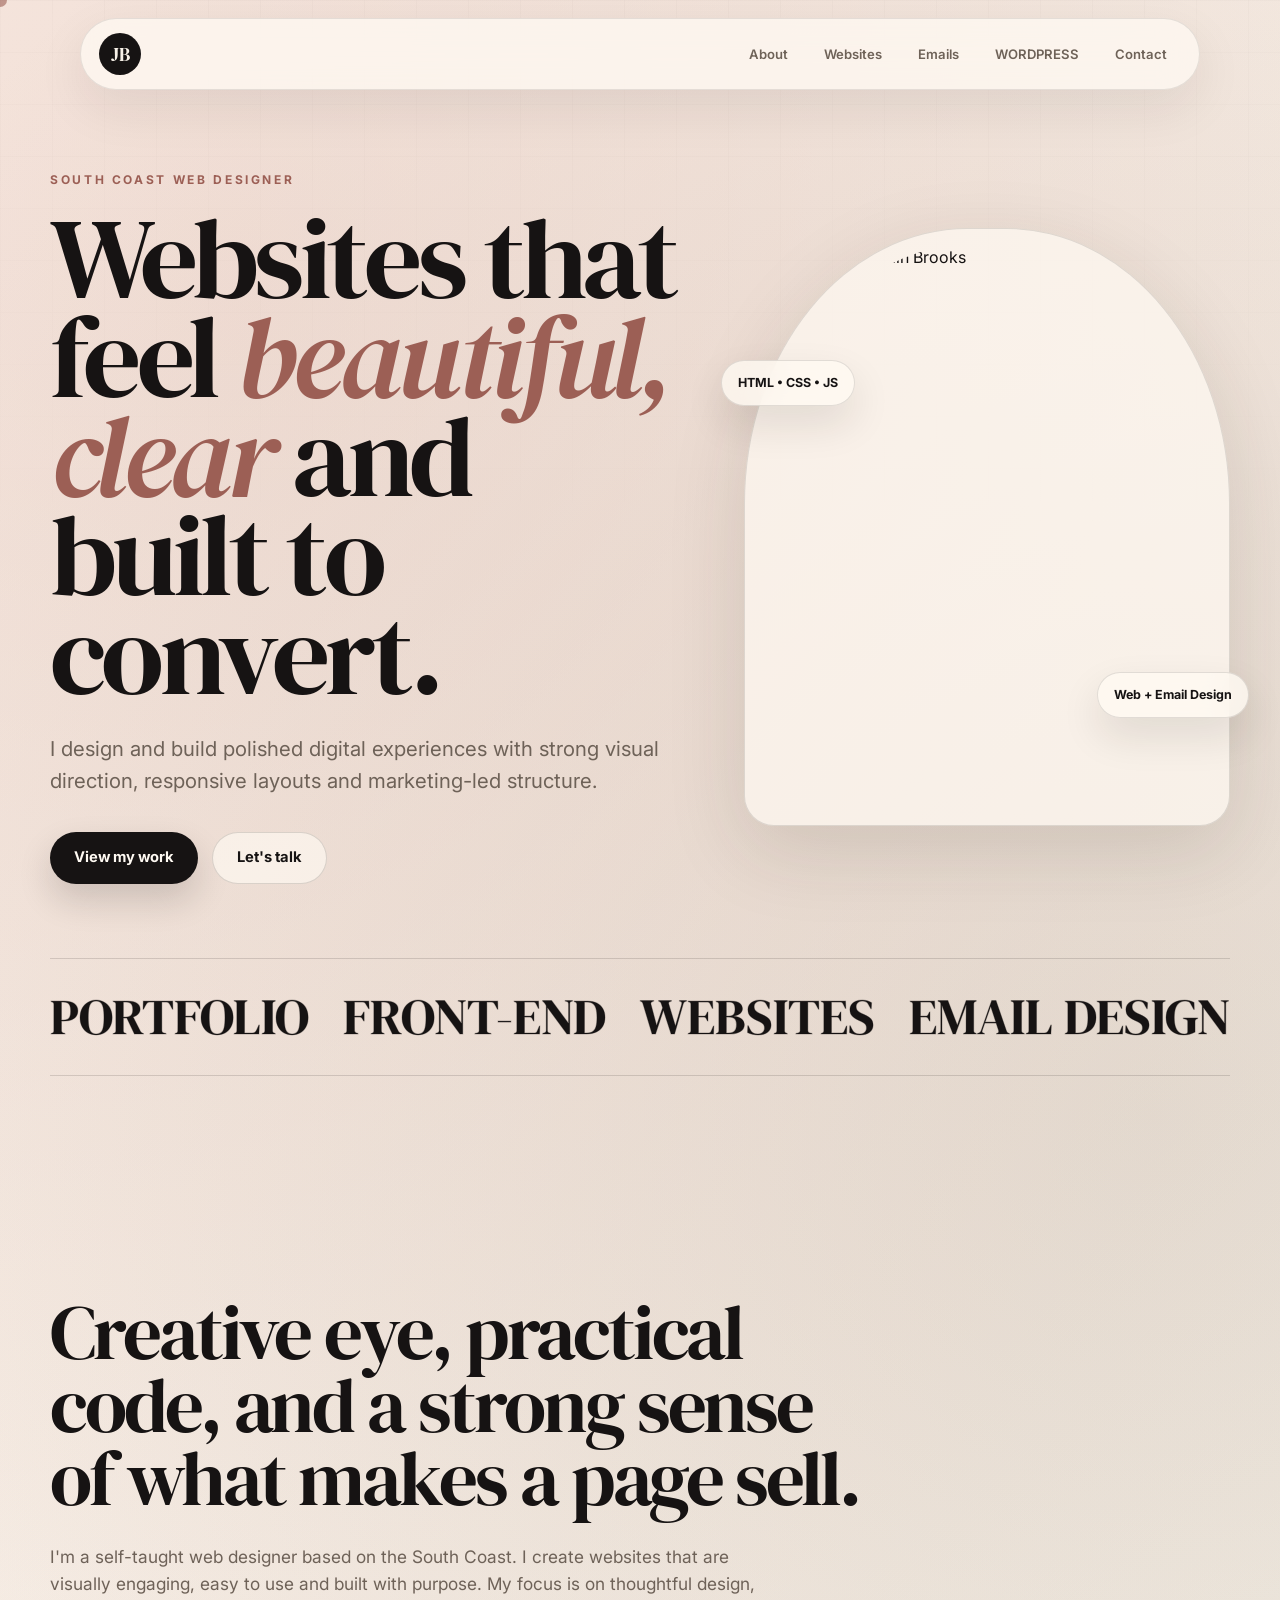
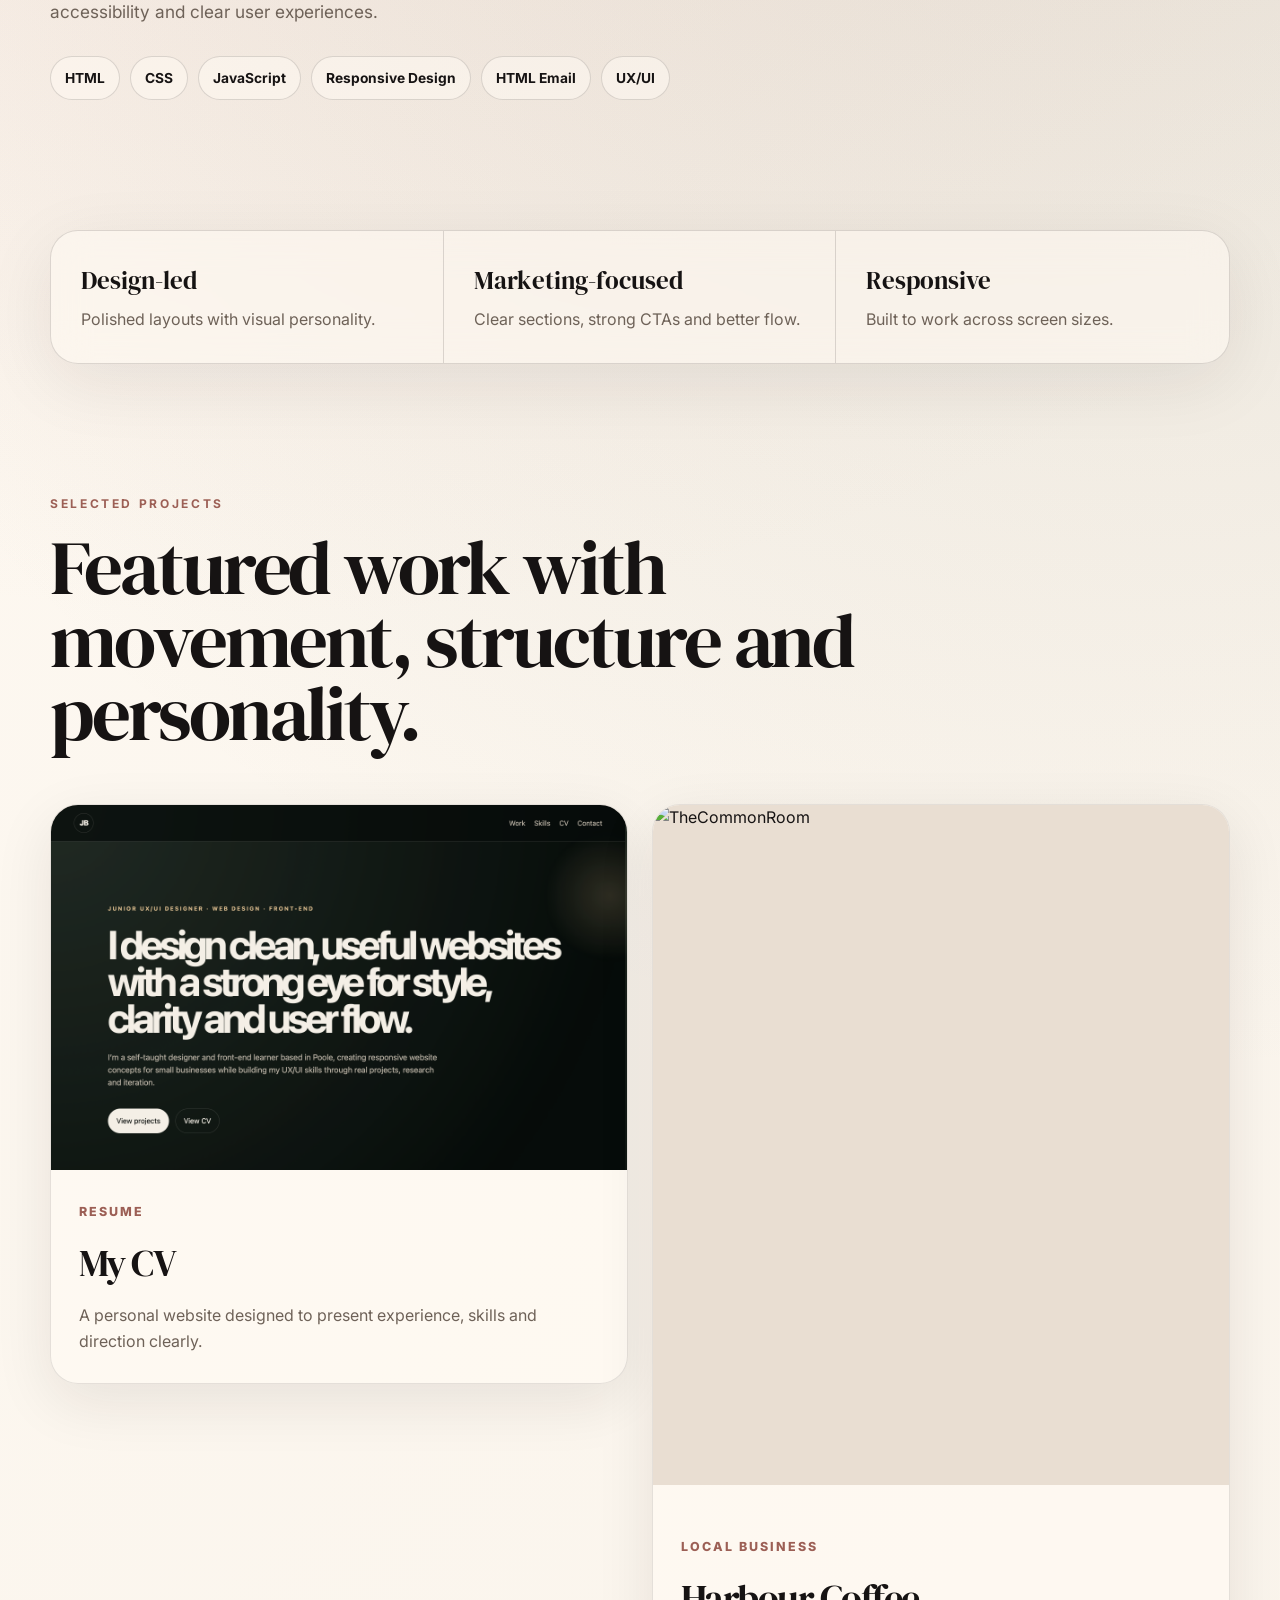
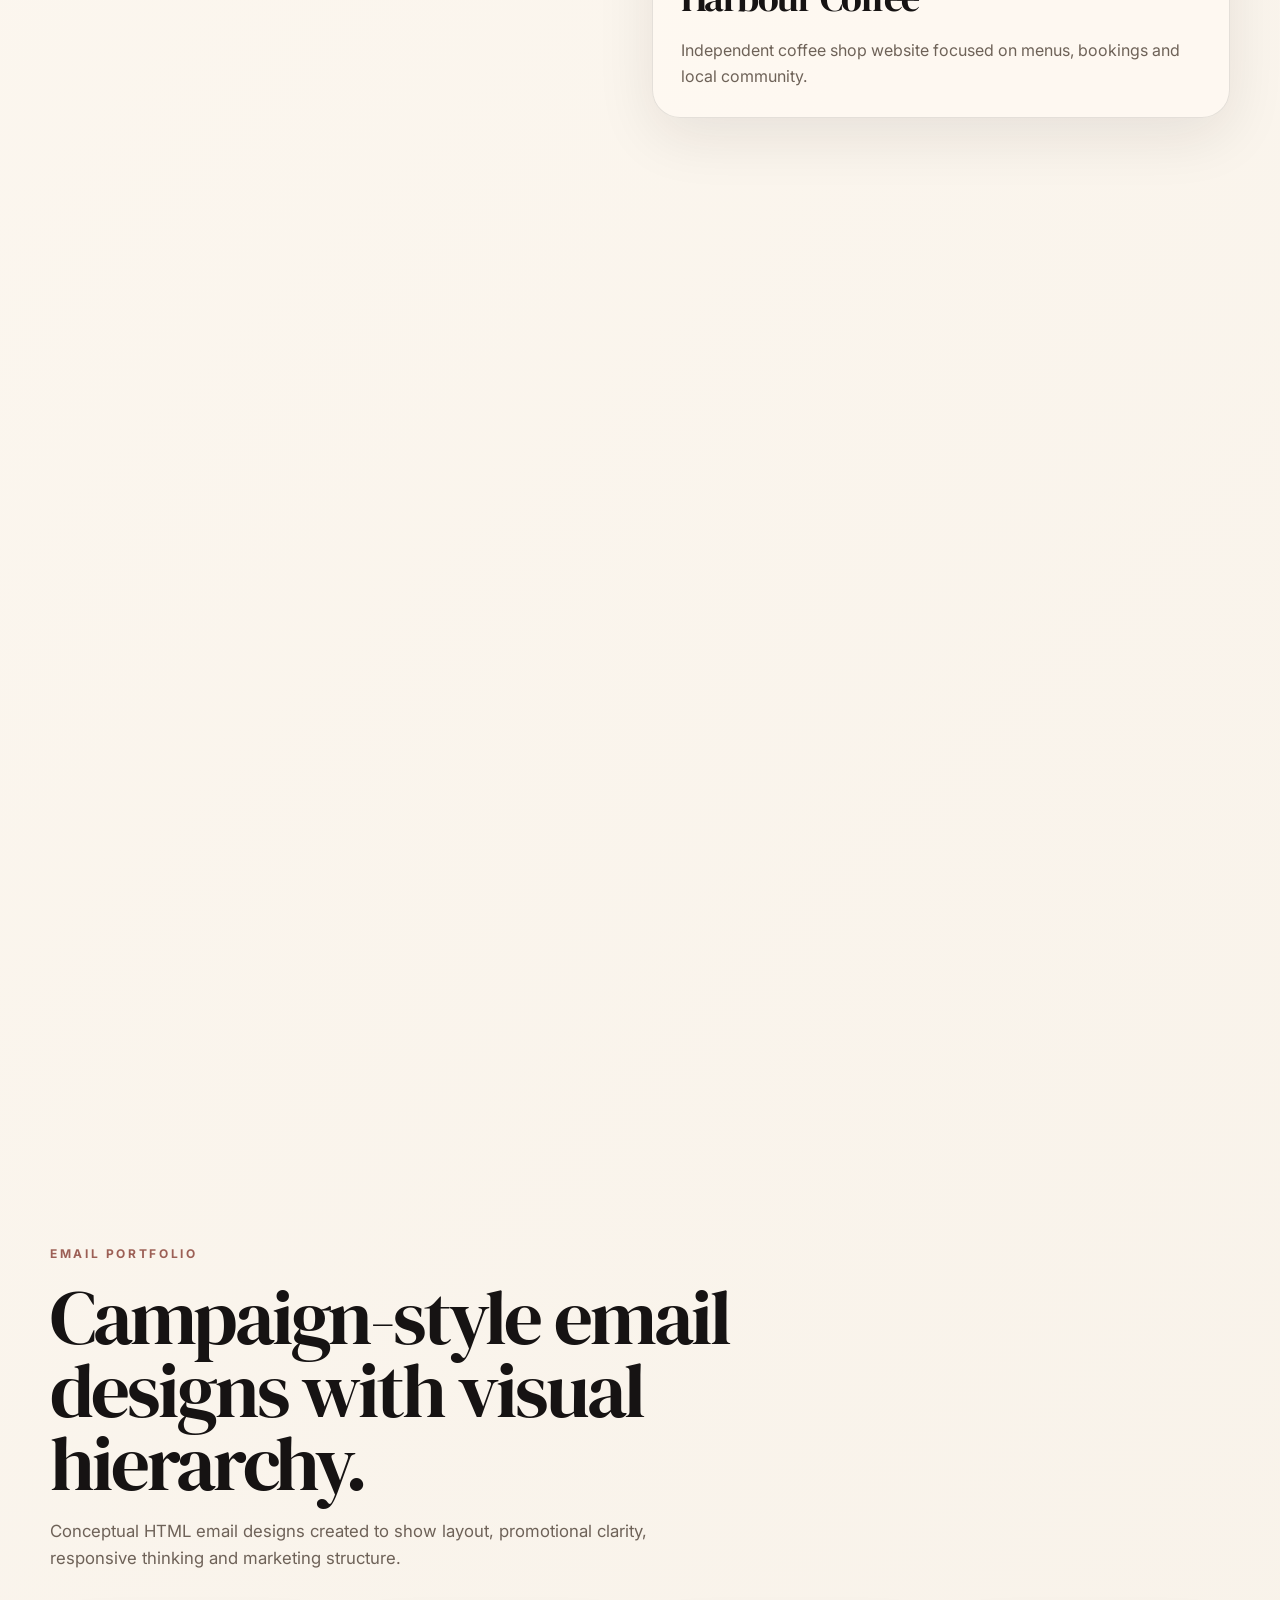
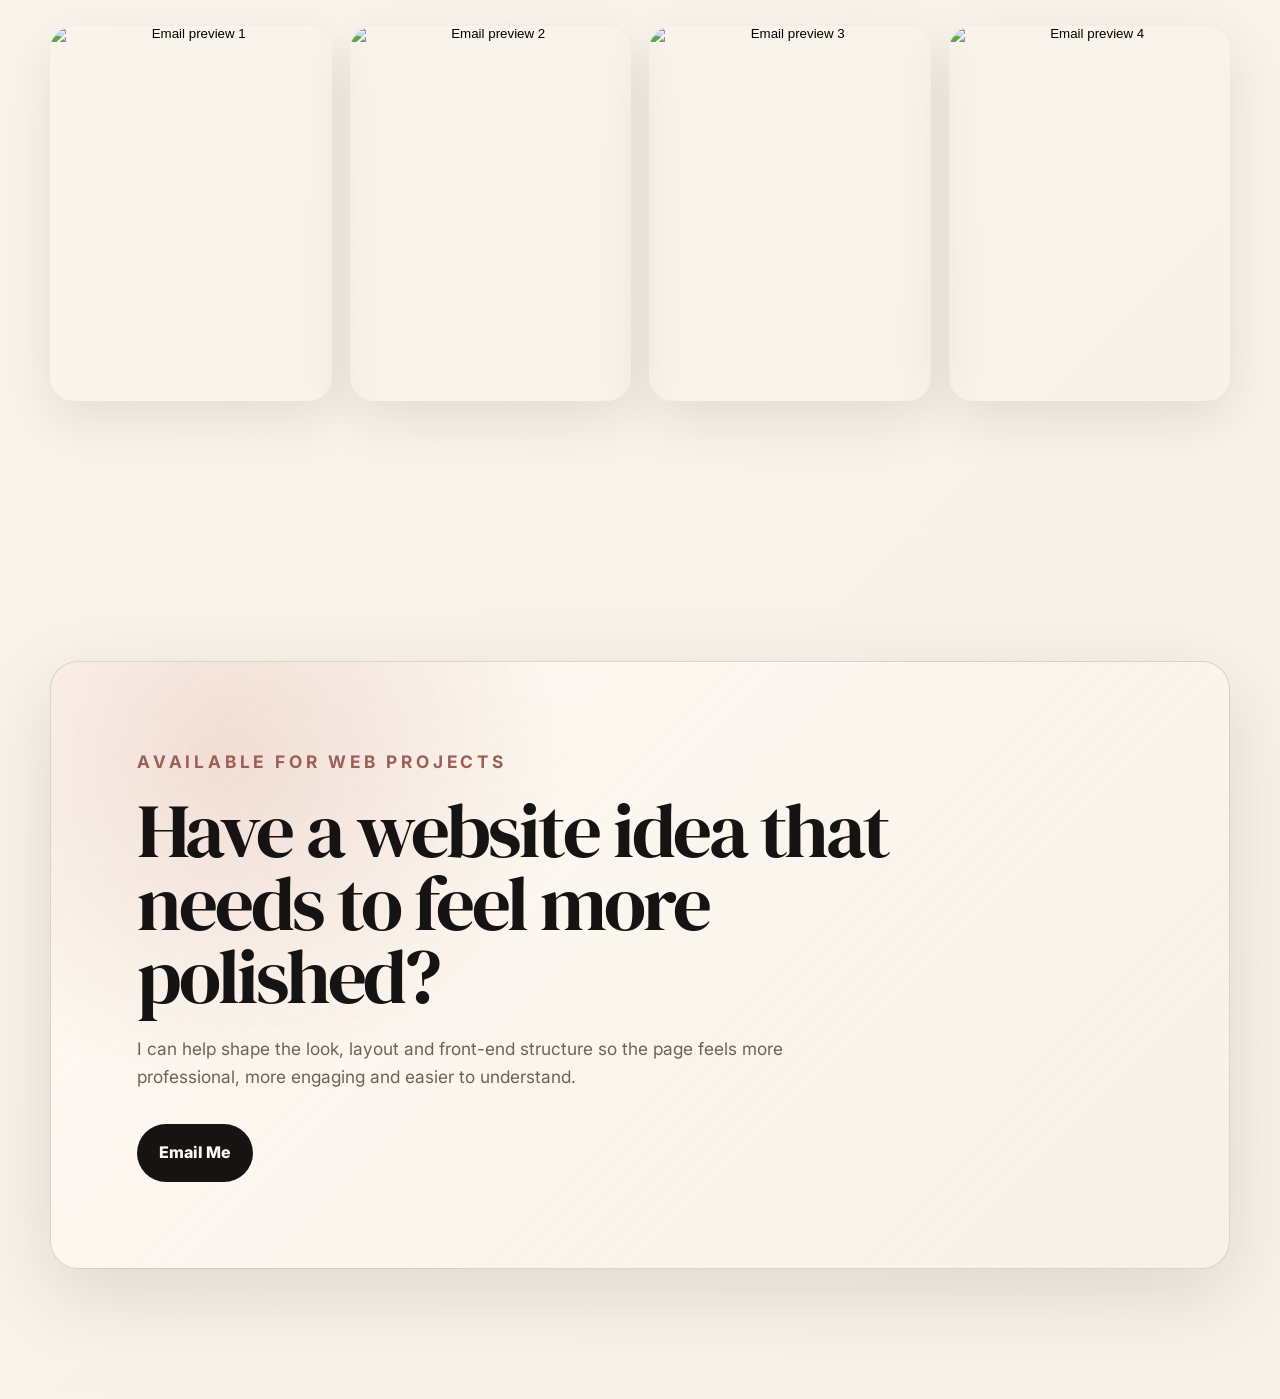
==== commit 24963371: "Correct capitalization in note description" ====
--- a/index.html
+++ b/index.html
@@ -62,7 +62,7 @@
         <div class="portrait-card tilt-card">
           <img src="Jasmin copy.PNG" alt="Portrait of Jasmin Brooks">
           <div class="floating-note note-one">HTML • CSS • JS</div>
-          <div class="floating-note note-two">Web + email design</div>
+          <div class="floating-note note-two">Web + Email Design</div>
         </div>
       </div>
 
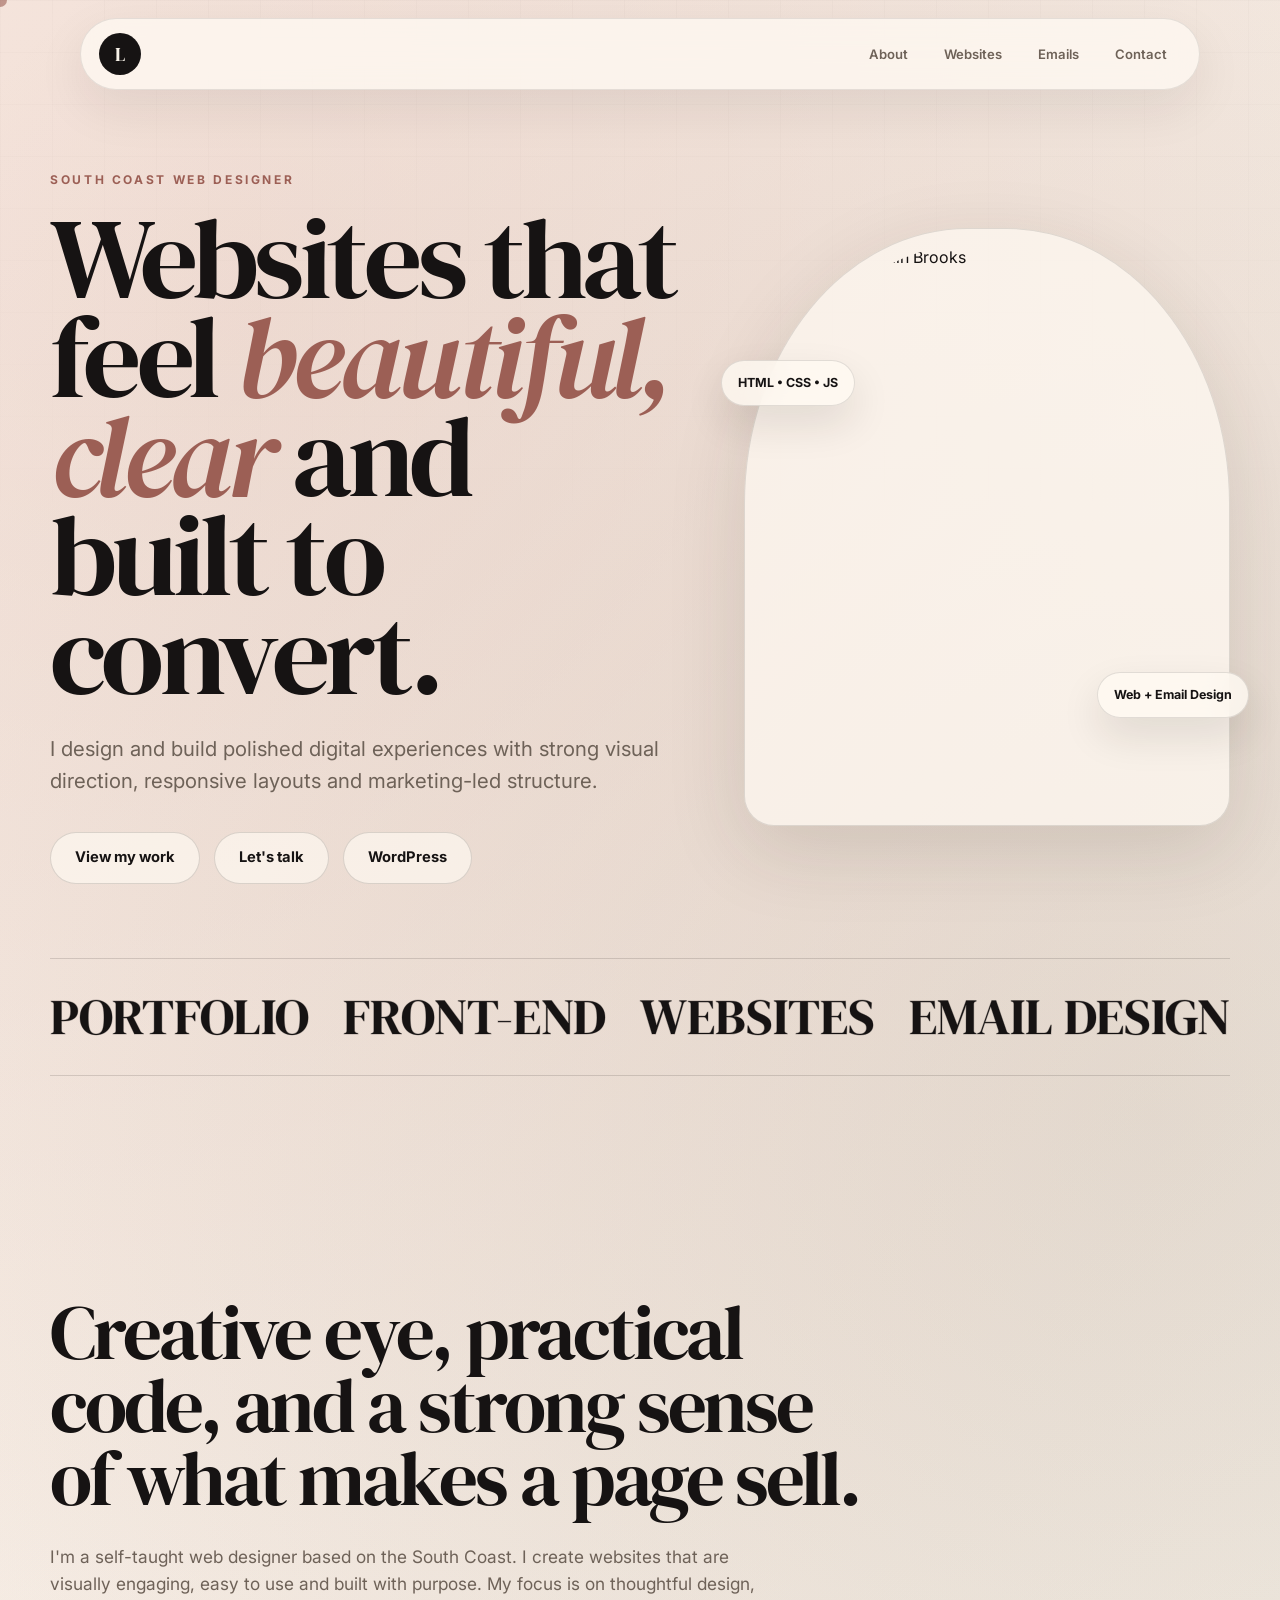
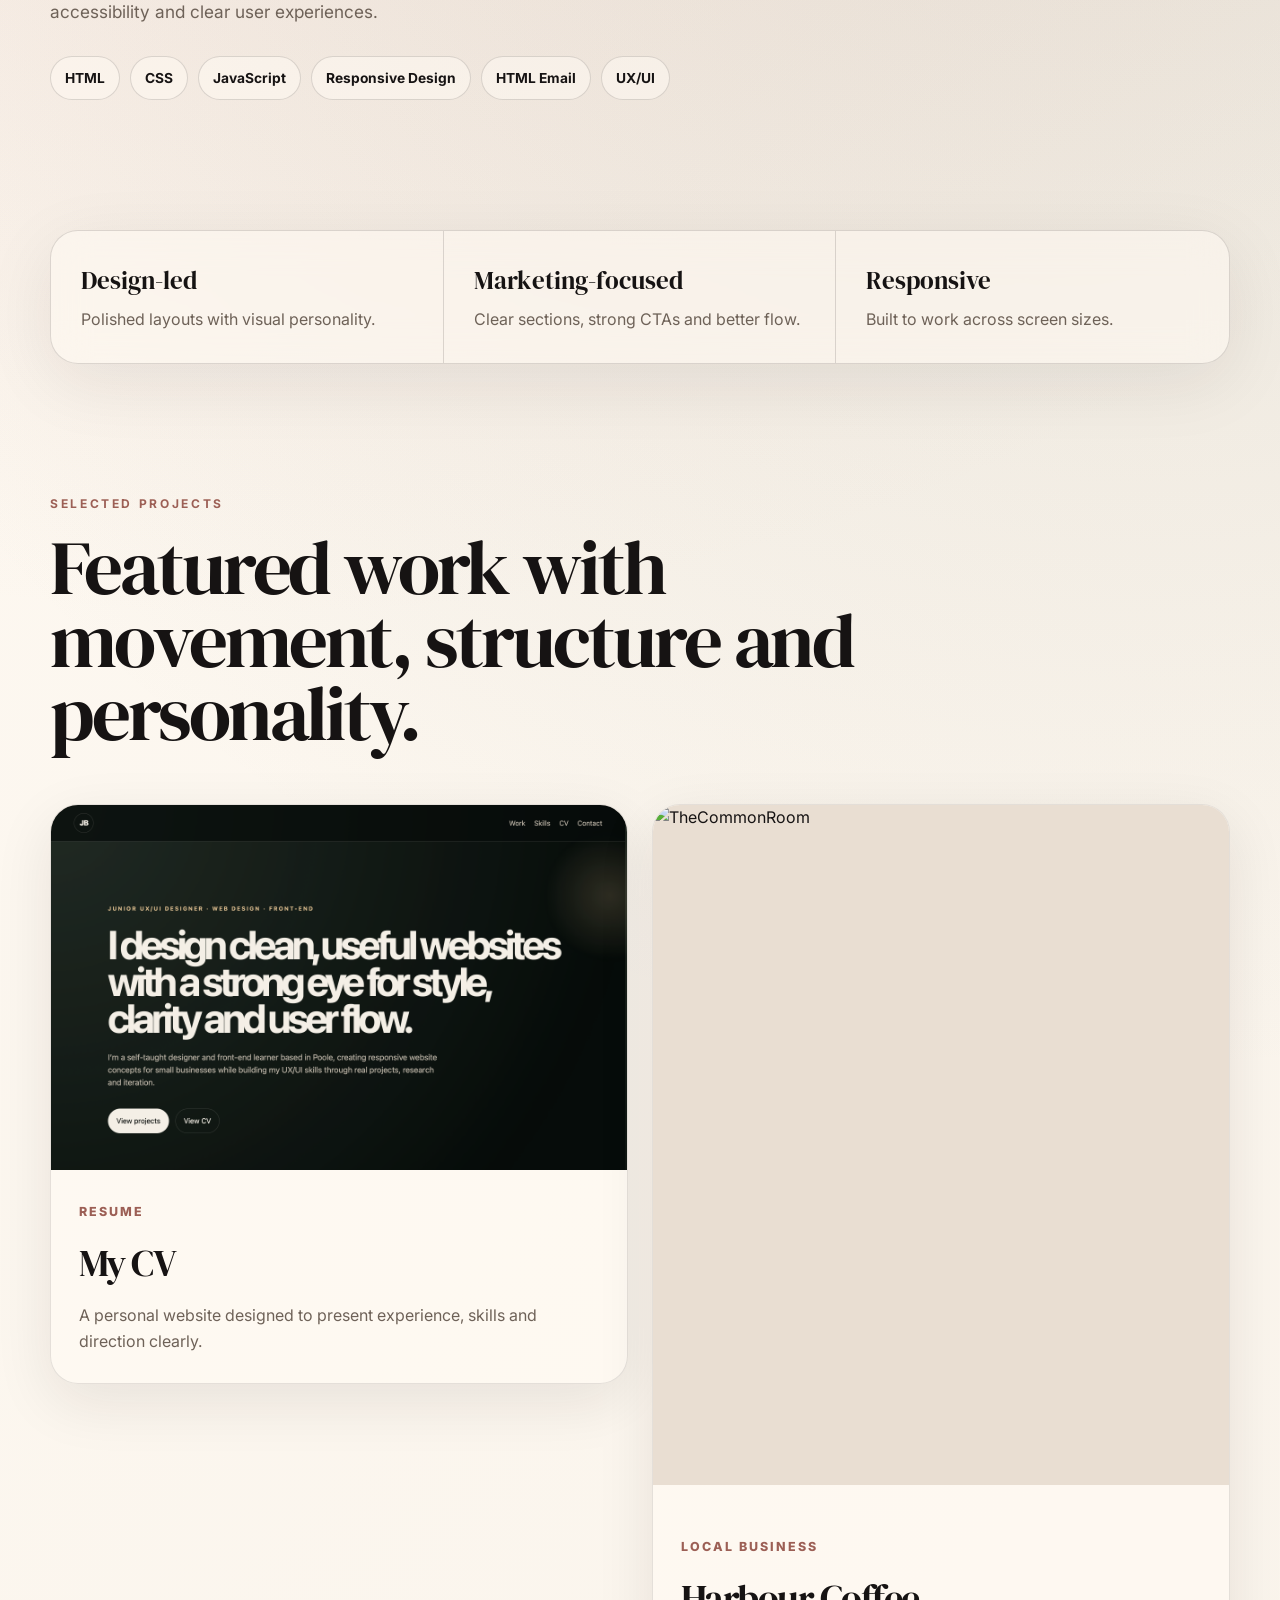
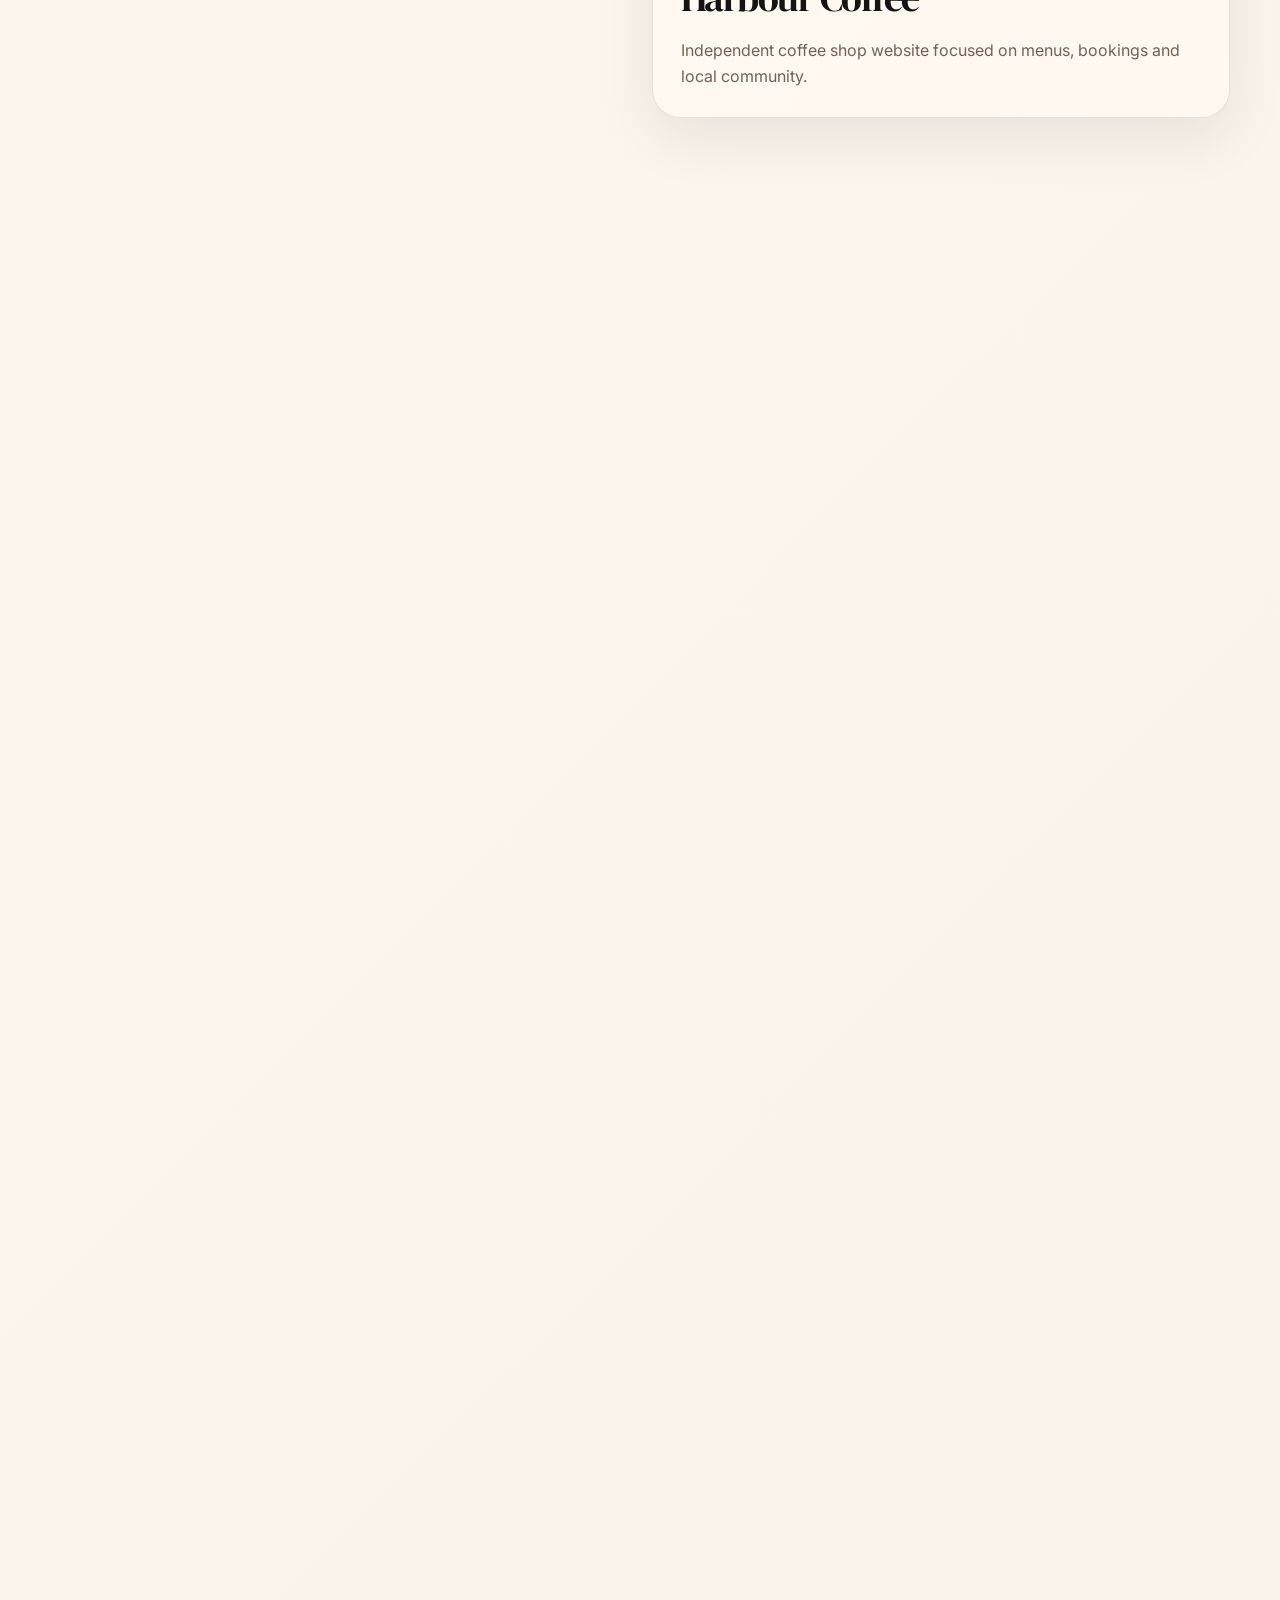
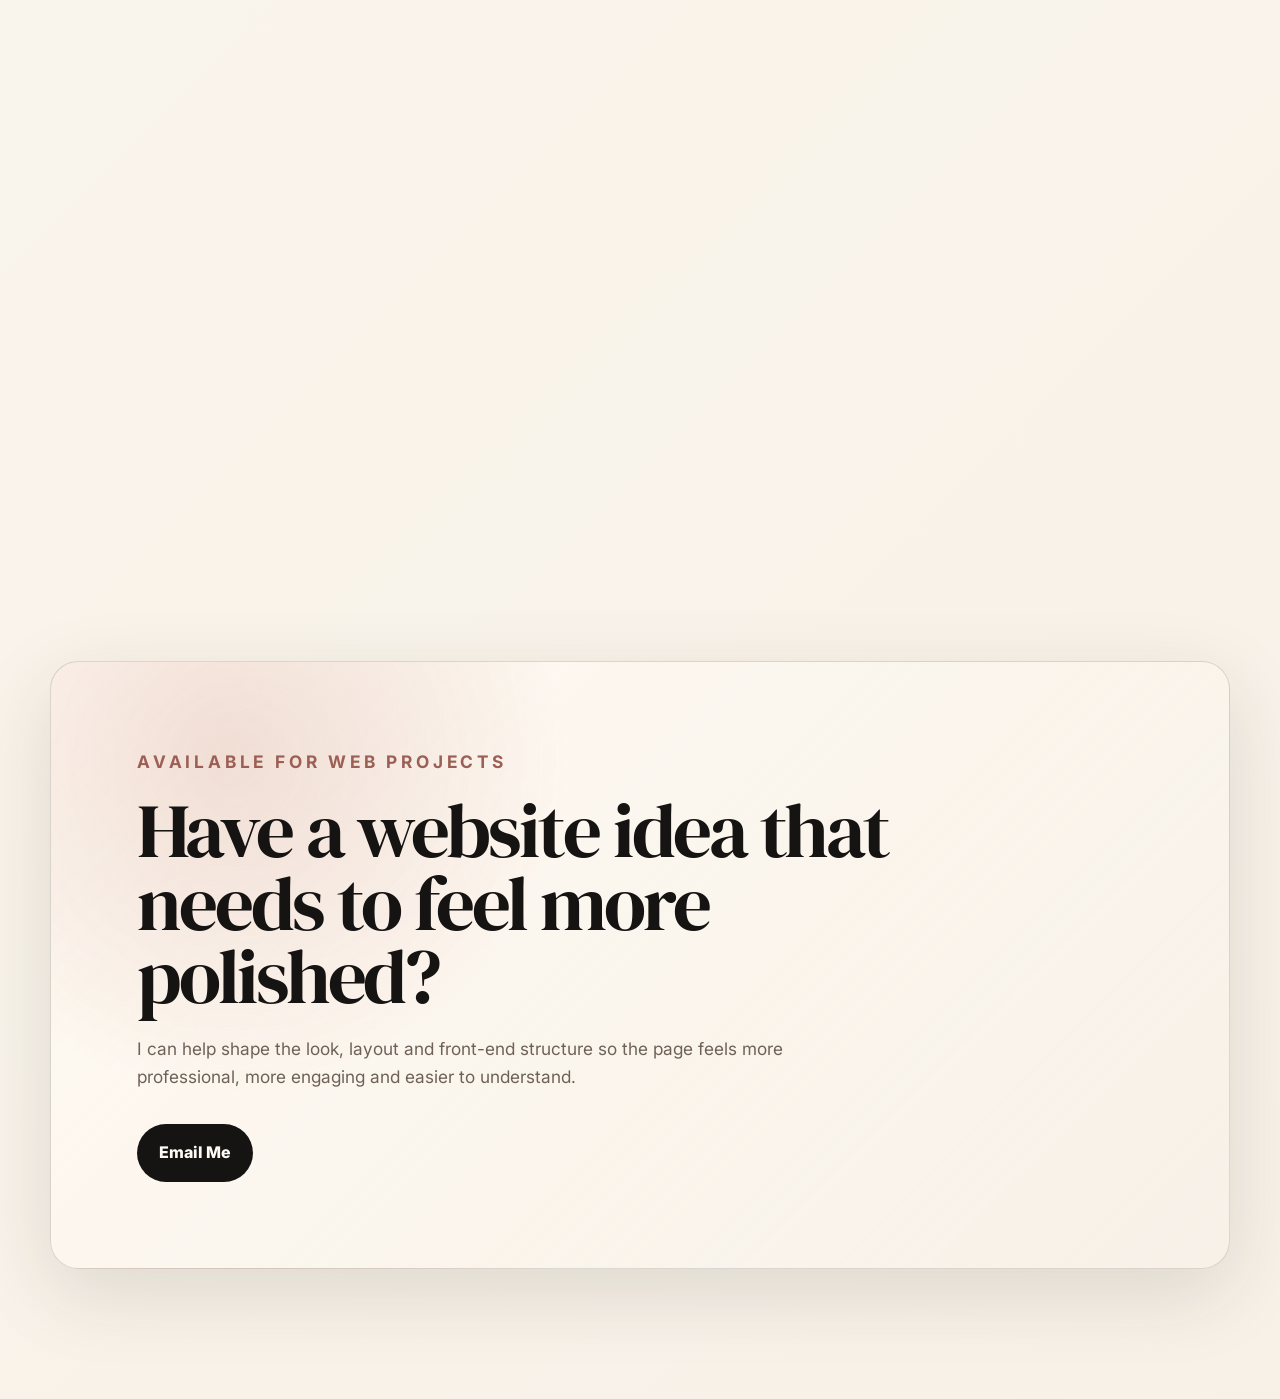
==== commit b07848a0: "Update navigation links and button styles" ====
--- a/index.html
+++ b/index.html
@@ -18,7 +18,7 @@
   <div class="cursor-dot" aria-hidden="true"></div>
 
   <header class="site-header">
-    <a class="logo" href="#top">JB</a>
+    <a class="logo" href="#top">L</a>
 <!-- Browser tab icon -->
 <link rel="icon" type="image/png" href="images/favicon.png">
 
@@ -29,7 +29,6 @@
       <a href="#about">About</a>
       <a href="#work">Websites</a>
       <a href="#emails">Emails</a>
-      <a href="https://lenadesignstudios.wordpress.com">WORDPRESS</a>
       <a href="#contact">Contact</a>
     </nav>
   </header>
@@ -53,8 +52,9 @@
         </p>
 
         <div class="hero__actions">
-          <a class="btn btn--dark magnetic" href="#work">View my work</a>
+          <a class="btn btn--light magnetic" href="#work">View my work</a>
           <a class="btn btn--light magnetic" href="#contact">Let's talk</a>
+		  <a class="btn btn--light magnetic" href="https://lenadesignstudios.wordpress.com">WordPress</a>
         </div>
       </div>
 
--- a/styles.css
+++ b/styles.css
@@ -1,6 +1,5 @@
 /* =========================
-   JASMIN BROOKS PORTFOLIO
-   Alive / interactive / polished
+   Lena Design Studio
 ========================= */
 
 :root {
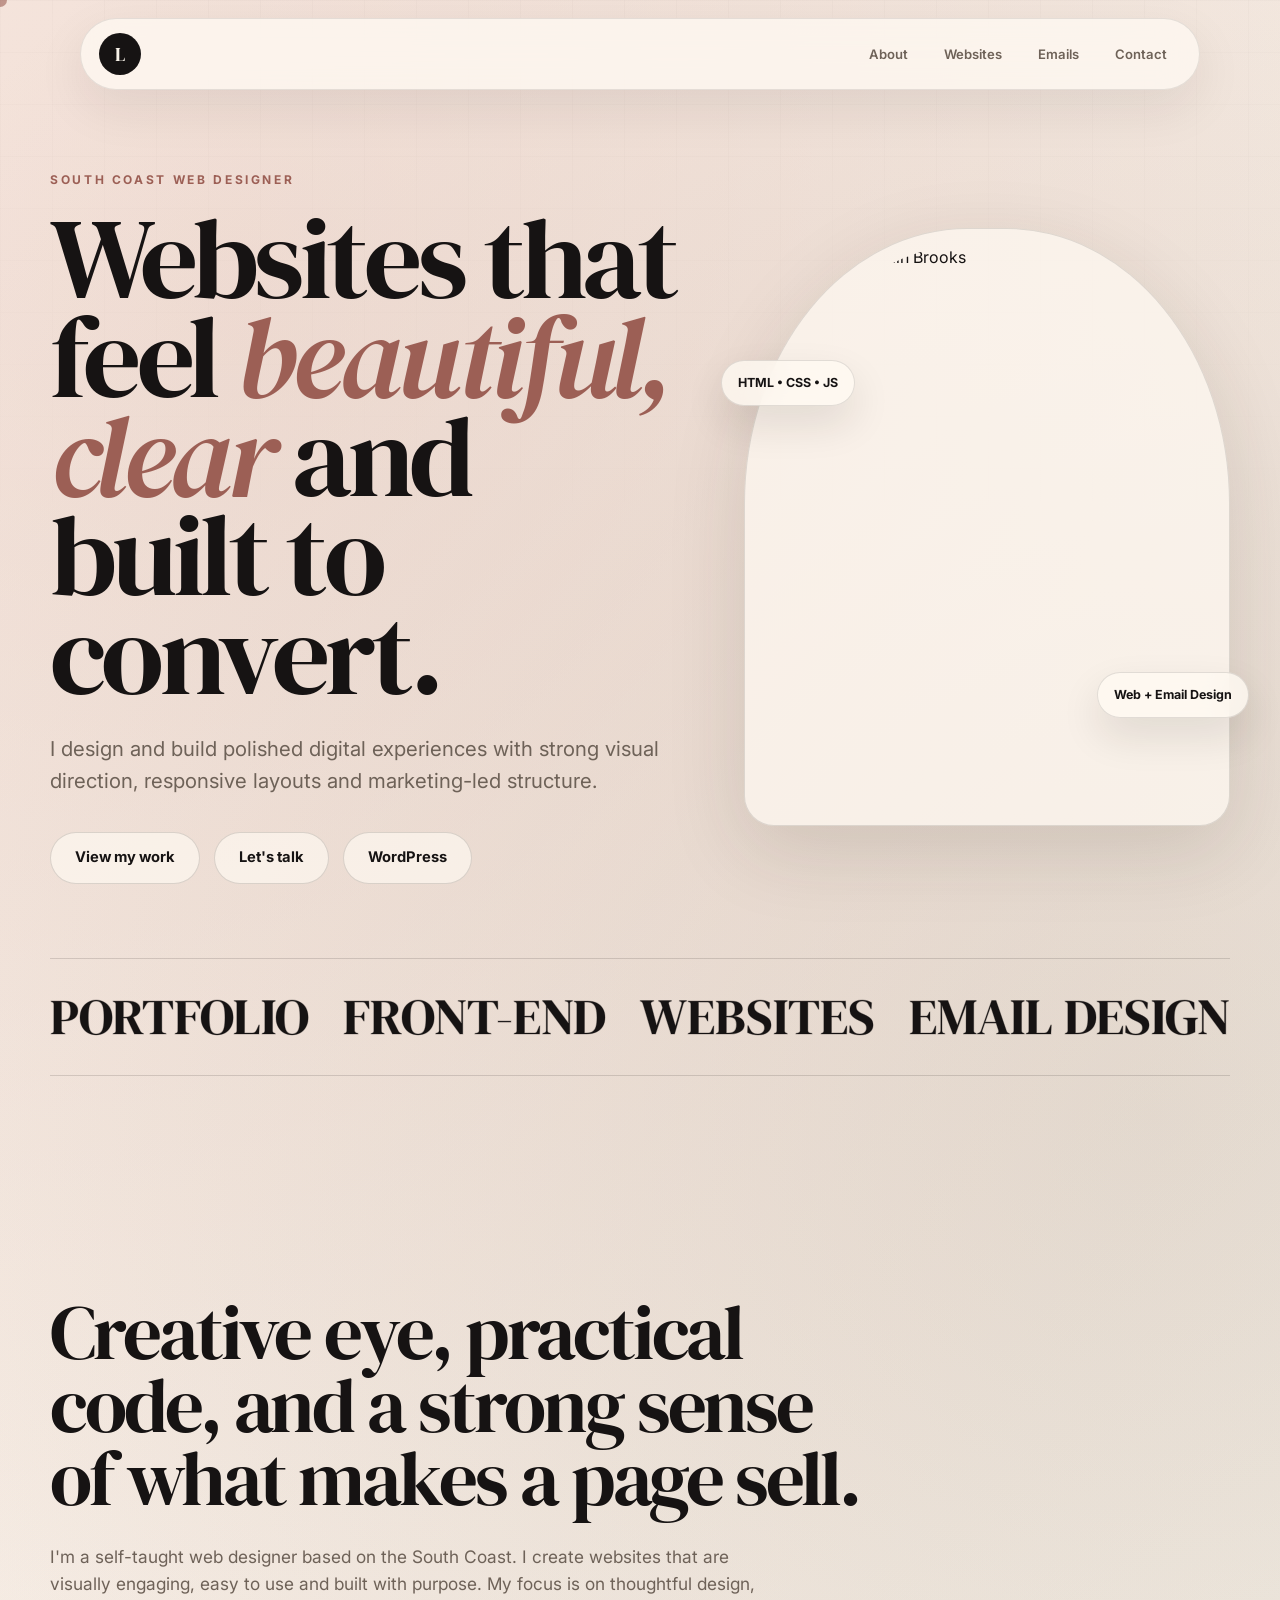
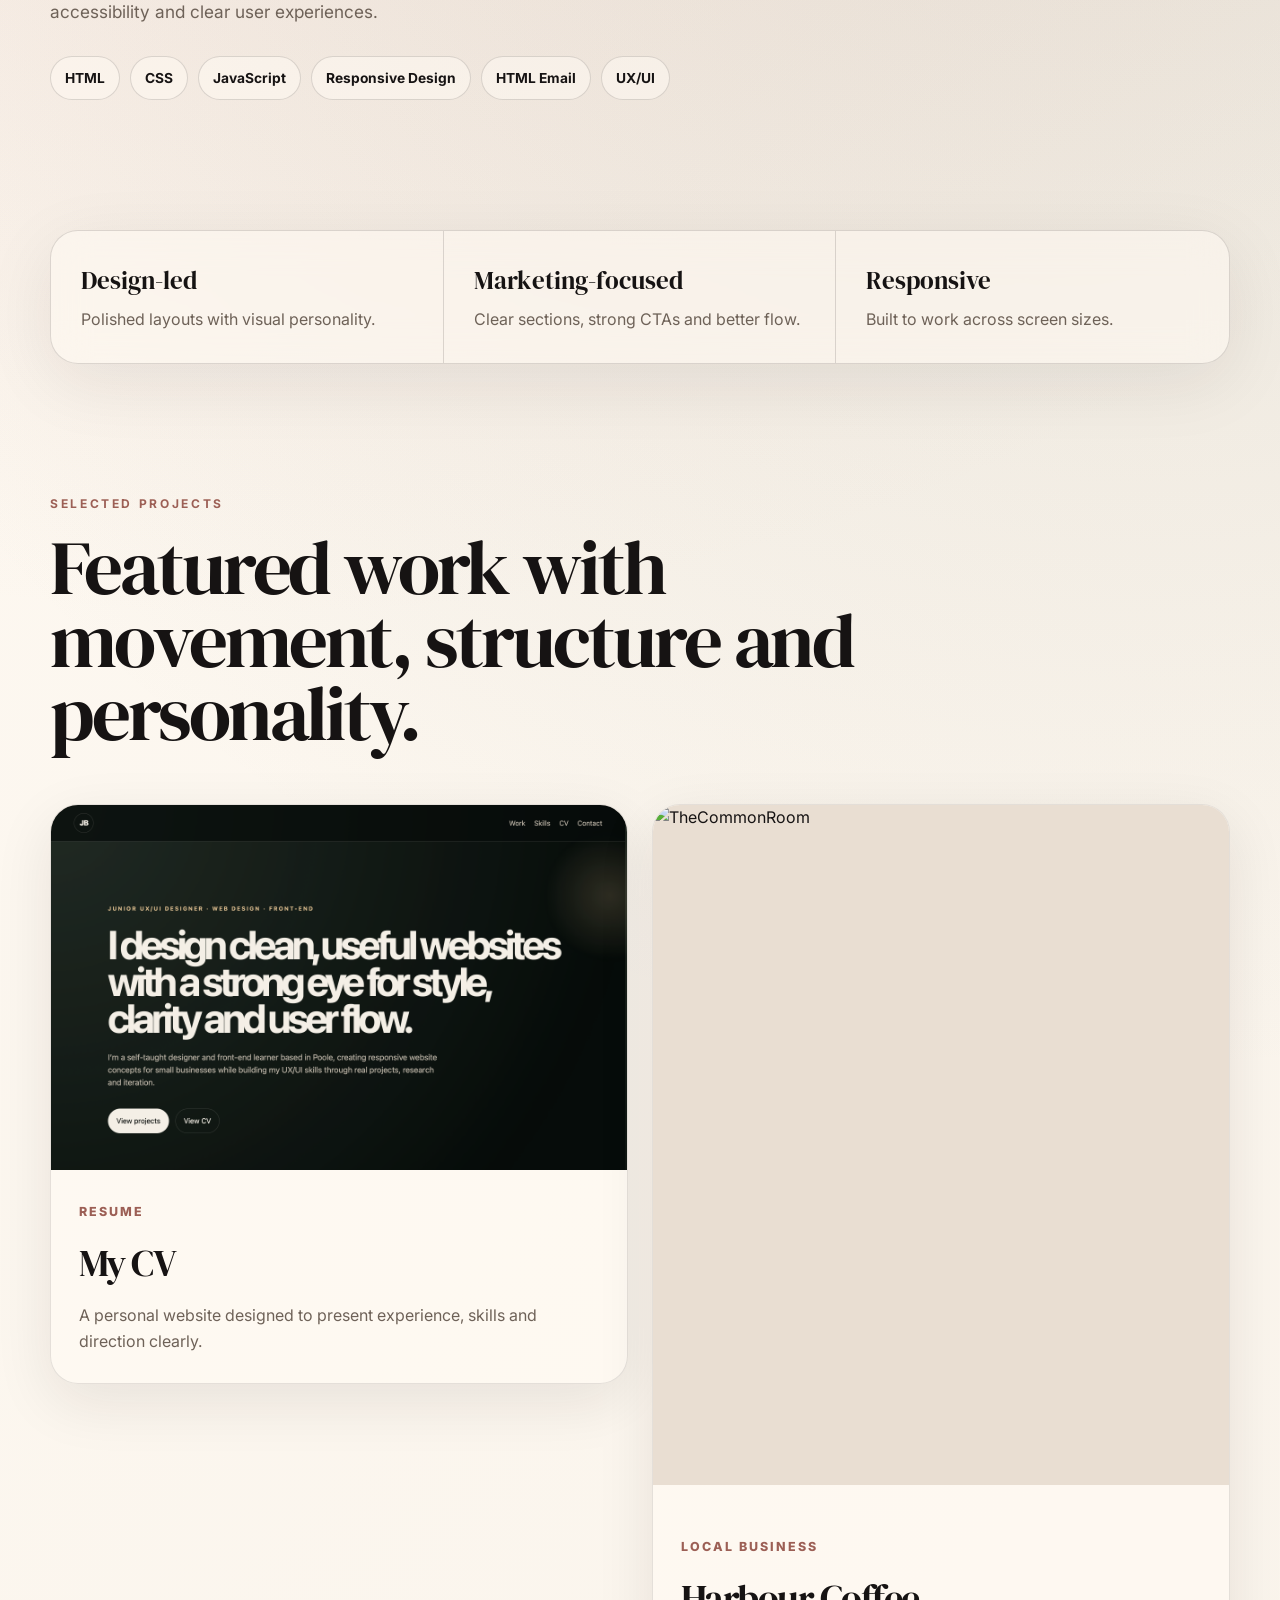
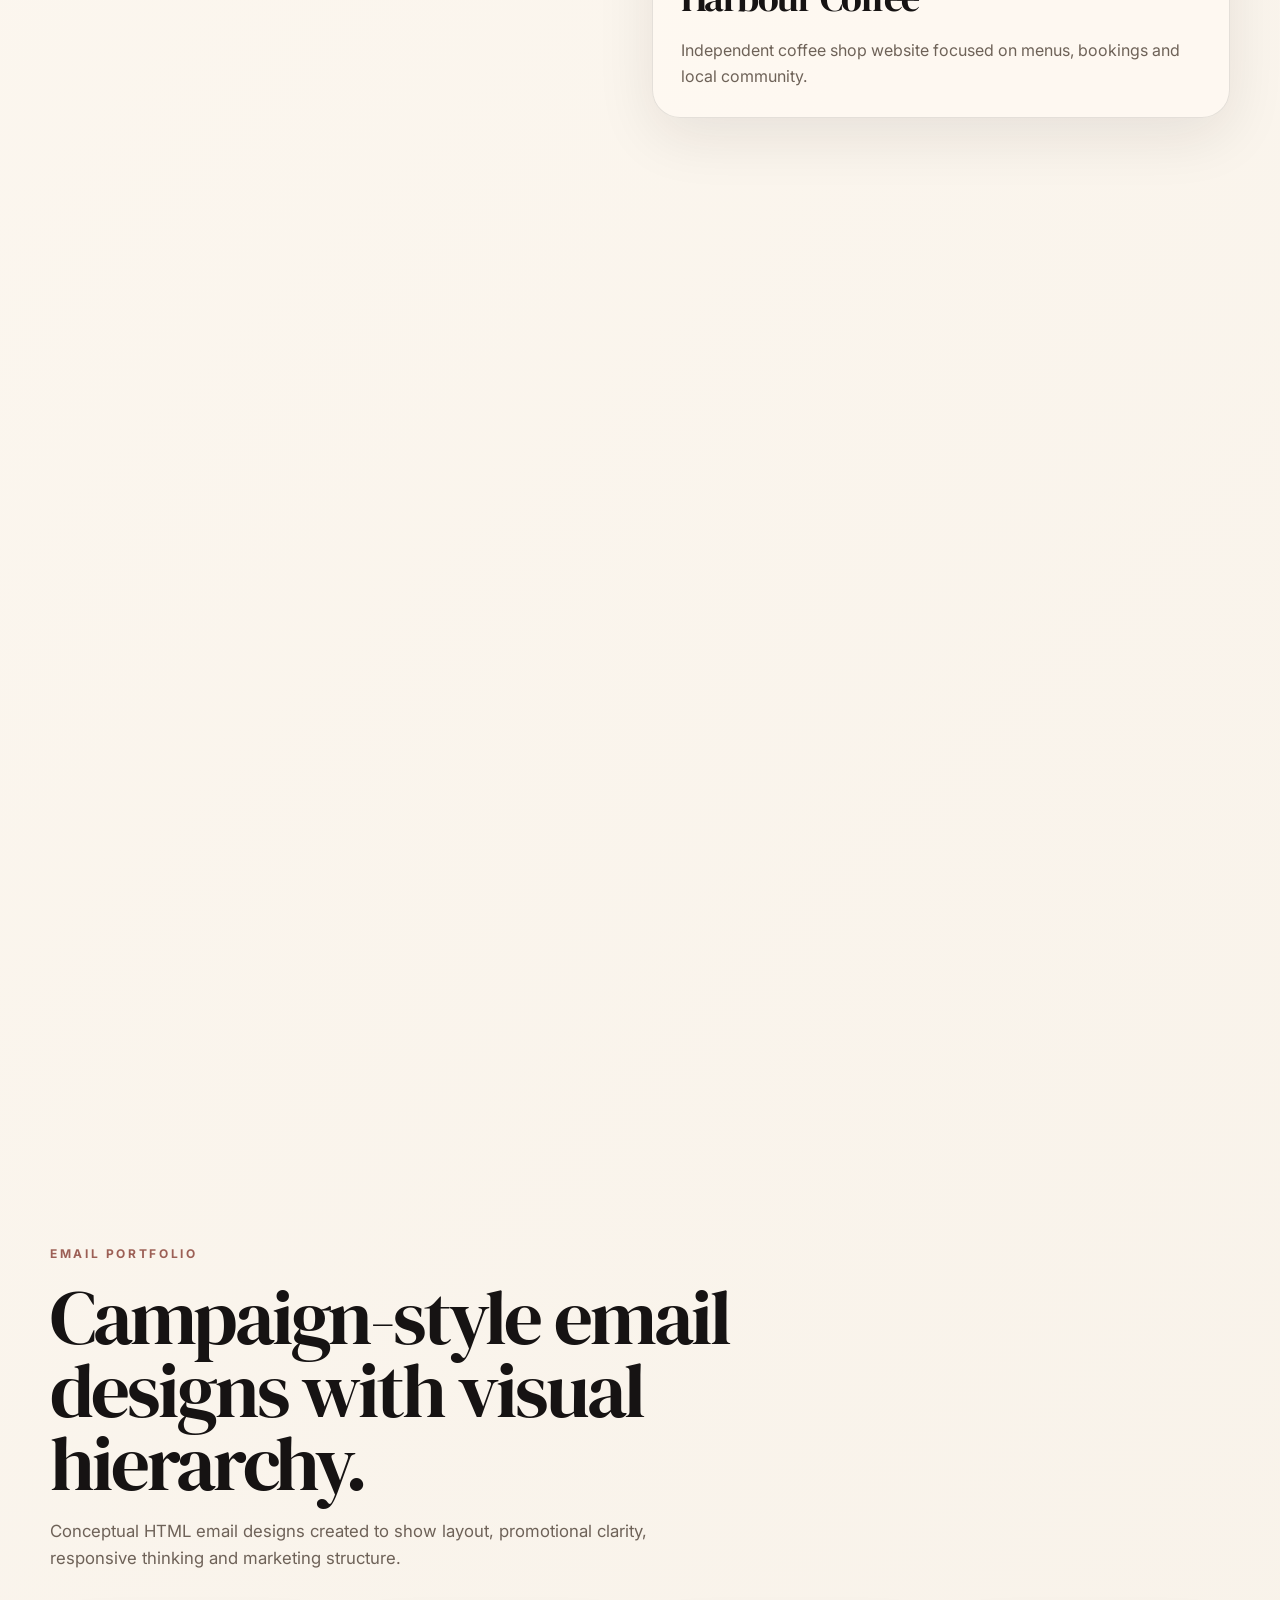
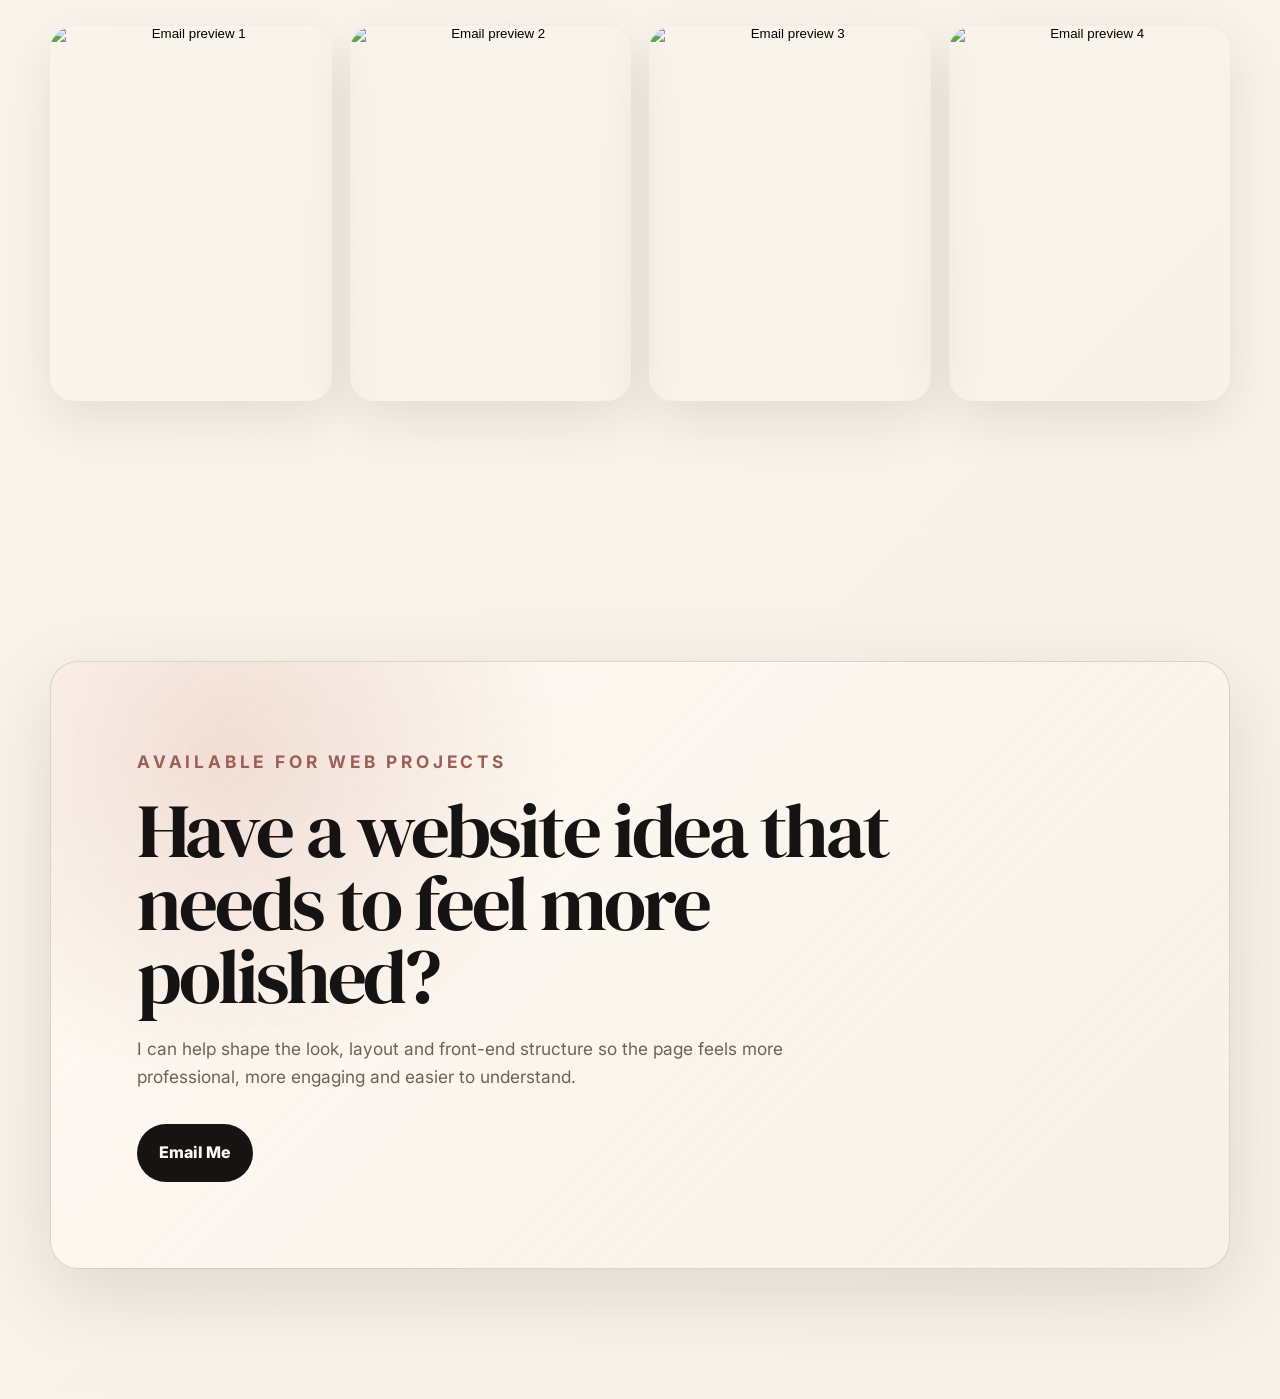
==== commit f05153b6: "Update email link in index.html" ====
--- a/index.html
+++ b/index.html
@@ -213,7 +213,7 @@
           more engaging and easier to understand.
         </p>
 
-        <a class="contact-link magnetic" href="mailto:brookswebsitedeveloper@gmail.com">
+        <a class="contact-link magnetic" href="mailto:lenadesignstudios@gmail.com">
           Email Me
         </a>
       </div>
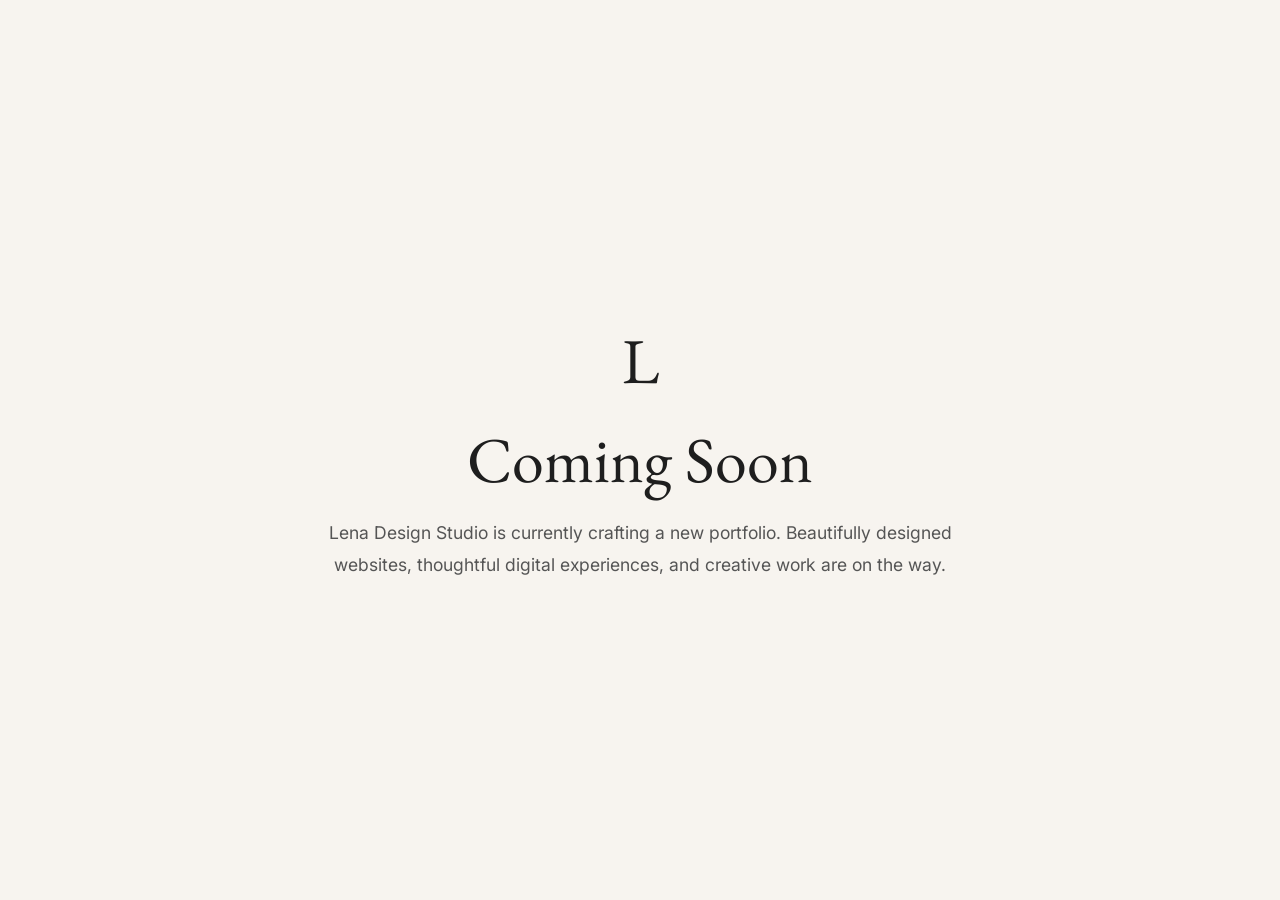
==== commit 754f22f0: "Rename comingsoon.html to index.html" ====
--- a/index.html
+++ b/index.html
@@ -1,235 +1,83 @@
 <!DOCTYPE html>
 <html lang="en">
 <head>
-  <meta charset="UTF-8" />
-  <meta name="viewport" content="width=device-width, initial-scale=1.0" />
+<meta charset="UTF-8">
+<meta name="viewport" content="width=device-width, initial-scale=1.0">
 
-  <title>Jasmin Brooks | Web & App Design Portfolio</title>
-  <meta name="description" content="Jasmin Brooks is a South Coast based web and app designer creating polished, strategic websites, portfolios, HTML emails and digital experiences." />
+<title>Lena Design Studio</title>
 
-  <link rel="preconnect" href="https://fonts.googleapis.com">
-  <link rel="preconnect" href="https://fonts.gstatic.com" crossorigin>
-  <link href="https://fonts.googleapis.com/css2?family=DM+Serif+Display:ital@0;1&family=Inter:wght@300;400;500;600;700&display=swap" rel="stylesheet">
+<link href="https://fonts.googleapis.com/css2?family=EB+Garamond:wght@400;500&family=Inter:wght@300;400;500&display=swap" rel="stylesheet">
 
-  <link rel="stylesheet" href="styles.css" />
+<style>
+
+*{
+  margin:0;
+  padding:0;
+  box-sizing:border-box;
+}
+
+body{
+  background:#F7F4EF;
+  color:#1E1E1E;
+  min-height:100vh;
+  display:flex;
+  justify-content:center;
+  align-items:center;
+  text-align:center;
+  padding:2rem;
+}
+
+.container{
+  max-width:700px;
+}
+
+.logo{
+  font-family:'EB Garamond', serif;
+  font-size:4rem;
+  margin-bottom:1rem;
+}
+
+h1{
+  font-family:'EB Garamond', serif;
+  font-size:4rem;
+  font-weight:400;
+  margin-bottom:1rem;
+}
+
+p{
+  font-family:'Inter', sans-serif;
+  font-size:1.1rem;
+  line-height:1.8;
+  color:#555;
+}
+
+.email{
+  margin-top:2rem;
+  display:inline-block;
+  color:#1E1E1E;
+  text-decoration:none;
+  border-bottom:1px solid #1E1E1E;
+}
+
+</style>
 </head>
 
 <body>
-  <div class="cursor-dot" aria-hidden="true"></div>
 
-  <header class="site-header">
-    <a class="logo" href="#top">L</a>
-<!-- Browser tab icon -->
-<link rel="icon" type="image/png" href="images/favicon.png">
+<div class="container">
 
-<!-- Apple/mobile icon -->
-<link rel="apple-touch-icon" href="images/apple-touch-icon.png">
+<div class="logo">L</div>
 
-    <nav class="nav" aria-label="Main navigation">
-      <a href="#about">About</a>
-      <a href="#work">Websites</a>
-      <a href="#emails">Emails</a>
-      <a href="#contact">Contact</a>
-    </nav>
-  </header>
+<h1>Coming Soon</h1>
 
-  <main id="top">
+<p>
+Lena Design Studio is currently crafting a new portfolio.
+Beautifully designed websites, thoughtful digital experiences,
+and creative work are on the way.
+</p>
 
-    <!-- HERO -->
-    <section class="hero section">
-      <div class="hero__copy reveal">
-        <p class="eyebrow">South Coast web designer</p>
 
-        <h1>
-          Websites that feel
-          <span>beautiful, clear</span>
-          and built to convert.
-        </h1>
+</div>
 
-        <p class="hero__intro">
-          I design and build polished digital experiences with strong visual direction,
-          responsive layouts and marketing-led structure.
-        </p>
-
-        <div class="hero__actions">
-          <a class="btn btn--light magnetic" href="#work">View my work</a>
-          <a class="btn btn--light magnetic" href="#contact">Let's talk</a>
-		  <a class="btn btn--light magnetic" href="https://lenadesignstudios.wordpress.com">WordPress</a>
-        </div>
-      </div>
-
-      <div class="hero__visual reveal">
-        <div class="portrait-card tilt-card">
-          <img src="Jasmin copy.PNG" alt="Portrait of Jasmin Brooks">
-          <div class="floating-note note-one">HTML • CSS • JS</div>
-          <div class="floating-note note-two">Web + Email Design</div>
-        </div>
-      </div>
-
-      <div class="hero-marquee" aria-hidden="true">
-        <div class="marquee-track">
-          <span>PORTFOLIO</span><span>FRONT-END</span><span>WEBSITES</span><span>EMAIL DESIGN</span>
-          <span>PORTFOLIO</span><span>FRONT-END</span><span>WEBSITES</span><span>EMAIL DESIGN</span>
-        </div>
-      </div>
-    </section>
-    <!-- ABOUT -->
-    <section class="about section" id="about">
-        <div class="about__copy reveal">
-          <h2>Creative eye, practical code, and a strong sense of what makes a page sell.</h2>
-          <p>
-            I'm a self-taught web designer based on the South Coast. I create websites that are visually engaging, easy to use and built with purpose. My focus is on thoughtful design, accessibility and clear user experiences.
-          </p>
-
-          <div class="skill-cloud" aria-label="Skills">
-            <span>HTML</span>
-            <span>CSS</span>
-            <span>JavaScript</span>
-            <span>Responsive Design</span>
-            <span>HTML Email</span>
-            <span>UX/UI</span>
-          </div>
-        </div>
-      </div>
-    </section>
-
-    <!-- VALUE STRIP -->
-    <section class="value-strip reveal" aria-label="Portfolio highlights">
-      <div>
-        <strong>Design-led</strong>
-        <span>Polished layouts with visual personality.</span>
-      </div>
-      <div>
-        <strong>Marketing-focused</strong>
-        <span>Clear sections, strong CTAs and better flow.</span>
-      </div>
-      <div>
-        <strong>Responsive</strong>
-        <span>Built to work across screen sizes.</span>
-      </div>
-    </section>
-
-    <!-- WORK -->
-    <section class="work section" id="work">
-      <div class="section-heading reveal">
-        <p class="eyebrow">Selected Projects</p>
-        <h2>Featured work with movement, structure and personality.</h2>
-      </div>
-
-      <div class="project-showcase">
-        <a class="project-card reveal tilt-card" href="https://jasments.github.io/My-CV/" target="_blank" rel="noopener">
-          <div class="project-card__image">
-            <img src="JBCV2.png" alt="My CV">
-          </div>
-          <div class="project-card__content">
-            <span>Resume</span>
-            <h3>My CV</h3>
-            <p>A personal website designed to present experience, skills and direction clearly.</p>
-          </div>
-        </a>
-
-    <a class="project-card project-card--wide reveal tilt-card" href="https://jasments.github.io/COFFEEshop/" target="_blank" rel="noopener">
-          <div class="project-card__image">
-            <img src="TheCommonRoom.png" alt="TheCommonRoom">
-          </div>
-          <div class="project-card__content">
-            <span>Local Business</span>
-		 <h3>Harbour Coffee</h3>
-              <p>Independent coffee shop website focused on menus, bookings and local community.</p>
-          </div>
-        </a>
-
-        <a class="project-card project-card--wide reveal tilt-card" href="https://jasments.github.io/Private-Chef-/" target="_blank" rel="noopener">
-          <div class="project-card__image">
-            <img src="TheCoastalTable.png" alt="TheCoastalTable">
-          </div>
-          <div class="project-card__content">
-            <span>Local Business</span>
-              <h3>The Coastal Table</h3>
-              <p>Personal chef and seasonal dining website inspired by slow coastal living.</p>
-          </div>
-        </a>
-
-        <a class="project-card reveal tilt-card" href="https://jasments.github.io/Windowcleaning/" target="_blank" rel="noopener">
-          <div class="project-card__image">
-            <img src="windowcleaning.png" alt="Window cleaning website preview">
-          </div>
-          <div class="project-card__content">
-            <span>Local service</span>
-            <h3>Window Cleaning</h3>
-            <p>A conversion-focused service website with strong local positioning.</p>
-          </div>
-        </a>
-      </div>
-
-      <div class="work-slider reveal" aria-label="Scrolling project previews">
-        <div class="work-track">
-          <img src="MyCV2.png" alt="">
-          <img src="T&Swebsite.png" alt="">
-          <img src="windowcleaning2.png" alt="">
-          <img src="privetchef.png" alt="">
-          <img src="MyCV2.png" alt="">
-          <img src="T&Swebsite.png" alt="">
-          <img src="windowcleaning2.png" alt="">
-          <img src="COFFEEshop.png" alt="">
-        </div>
-      </div>
-    </section>
-
-    <!-- EMAIL PORTFOLIO -->
-    <section class="emails section" id="emails">
-      <div class="section-heading reveal">
-        <p class="eyebrow">Email Portfolio</p>
-        <h2>Campaign-style email designs with visual hierarchy.</h2>
-        <p>
-          Conceptual HTML email designs created to show layout, promotional clarity,
-          responsive thinking and marketing structure.
-        </p>
-      </div>
-
-      <div class="email-tiles reveal">
-        <button class="email-tile" data-full="email.png" aria-label="Open email preview 1">
-          <img src="email.png" alt="Email preview 1">
-        </button>
-        <button class="email-tile" data-full="springemail.png" aria-label="Open email preview 2">
-          <img src="springemail.png" alt="Email preview 2">
-        </button>
-        <button class="email-tile" data-full="charityemail.png" aria-label="Open email preview 3">
-          <img src="charityemail.png" alt="Email preview 3">
-        </button>
-        <button class="email-tile" data-full="charityboat.png" aria-label="Open email preview 4">
-          <img src="charityboat.png" alt="Email preview 4">
-        </button>
-      </div>
-    </section>
-
-    <!-- CONTACT -->
-    <section class="contact section" id="contact">
-      <div class="contact-card reveal">
-        <p class="eyebrow">Available for web projects</p>
-        <h2>Have a website idea that needs to feel more polished?</h2>
-        <p>
-          I can help shape the look, layout and front-end structure so the page feels more professional,
-          more engaging and easier to understand.
-        </p>
-
-        <a class="contact-link magnetic" href="mailto:lenadesignstudios@gmail.com">
-          Email Me
-        </a>
-      </div>
-    </section>
-
-  </main>
-
-  <!-- Modal -->
-  <div class="modal" id="imgModal" aria-hidden="true">
-    <div class="modal__backdrop" data-close></div>
-    <div class="modal__panel" role="dialog" aria-modal="true" aria-label="Email preview">
-      <button class="modal__close" data-close aria-label="Close">×</button>
-      <img class="modal__img" id="modalImg" alt="Full email preview">
-    </div>
-  </div>
-
-  <script src="app.js"></script>
 </body>
 </html>
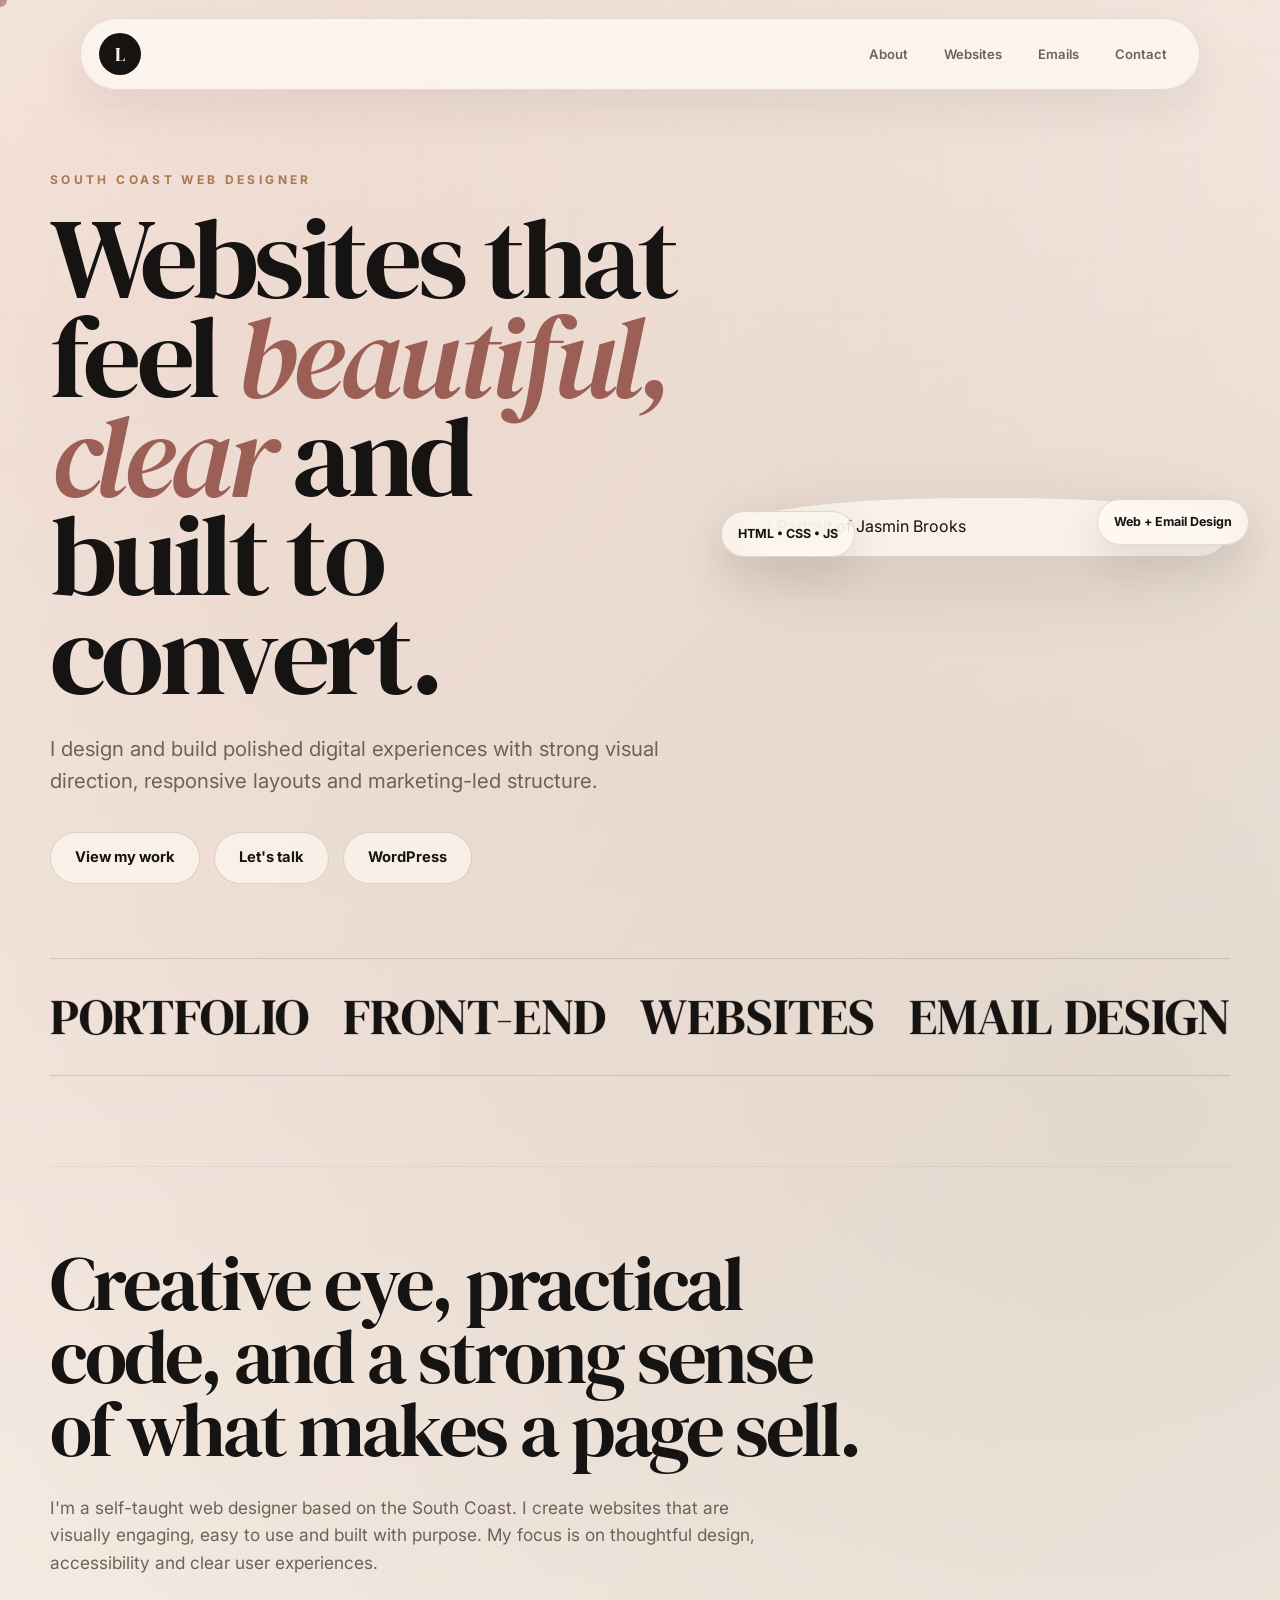
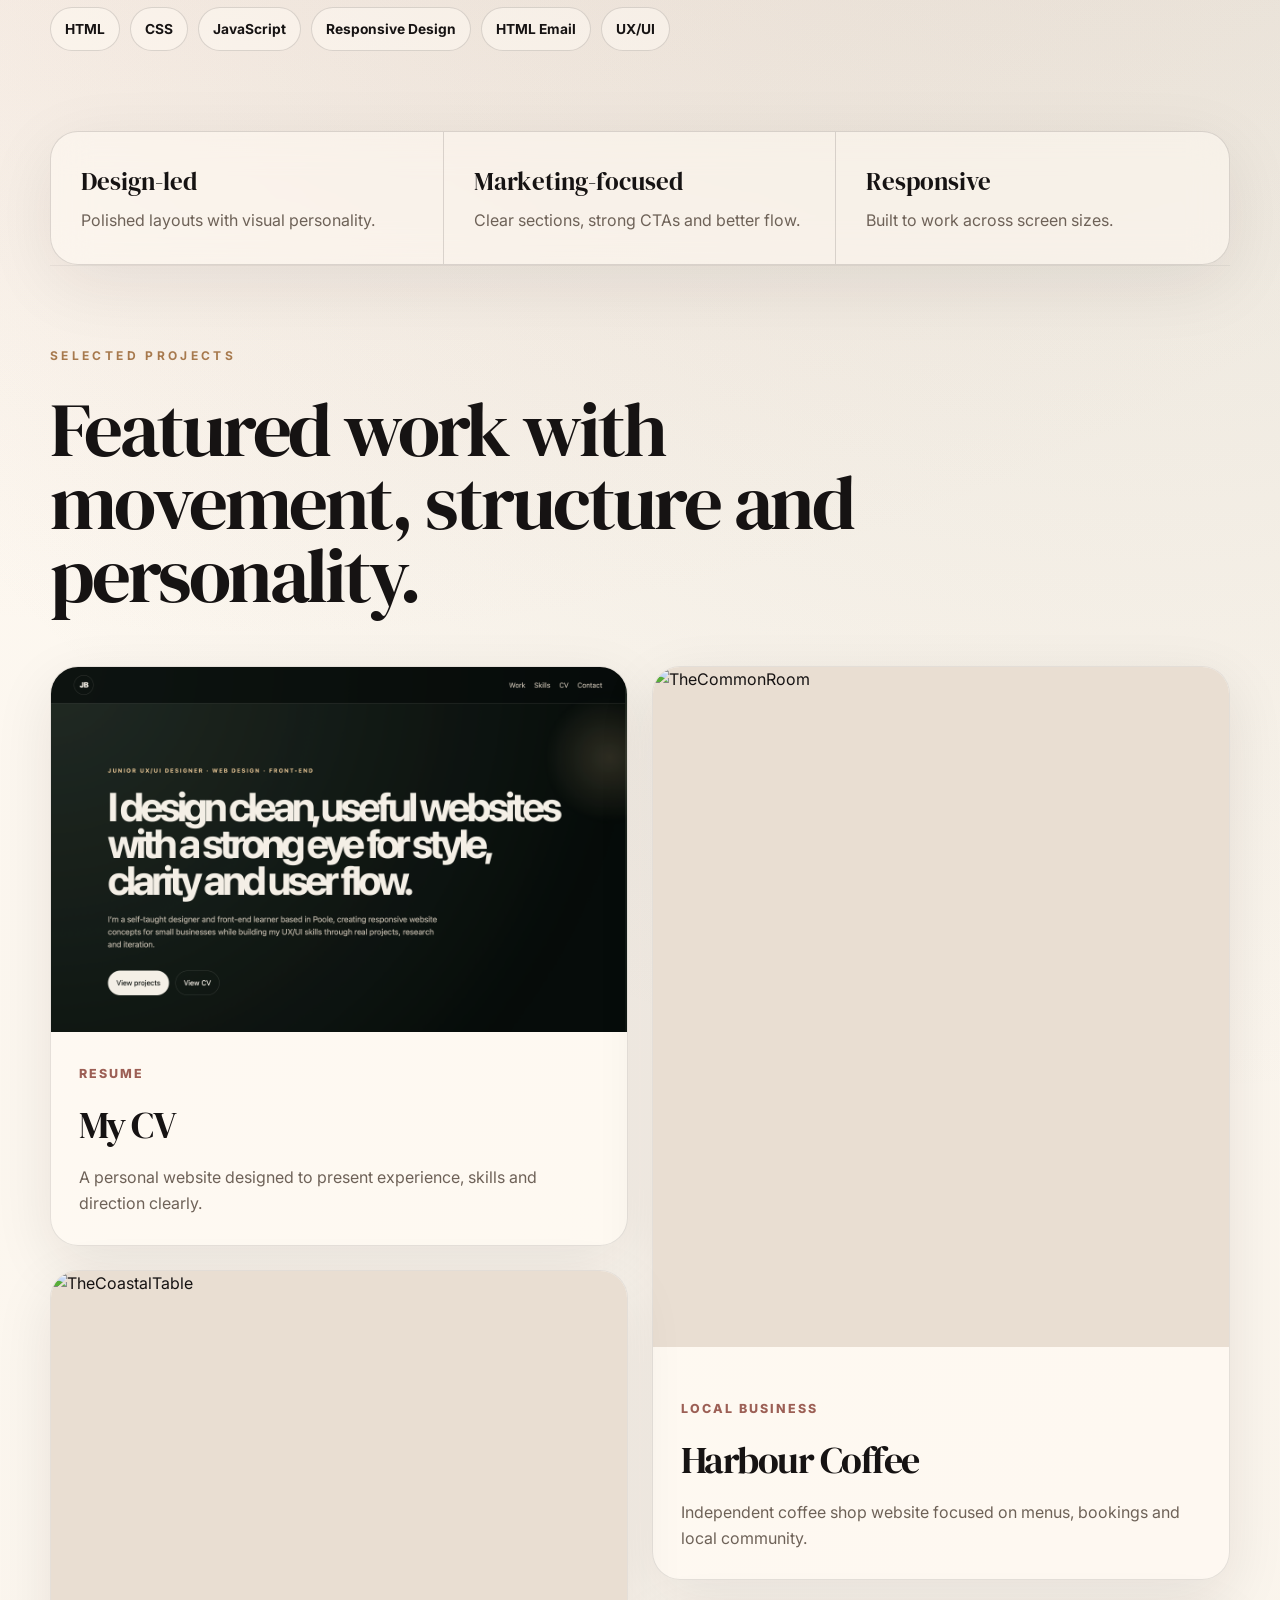
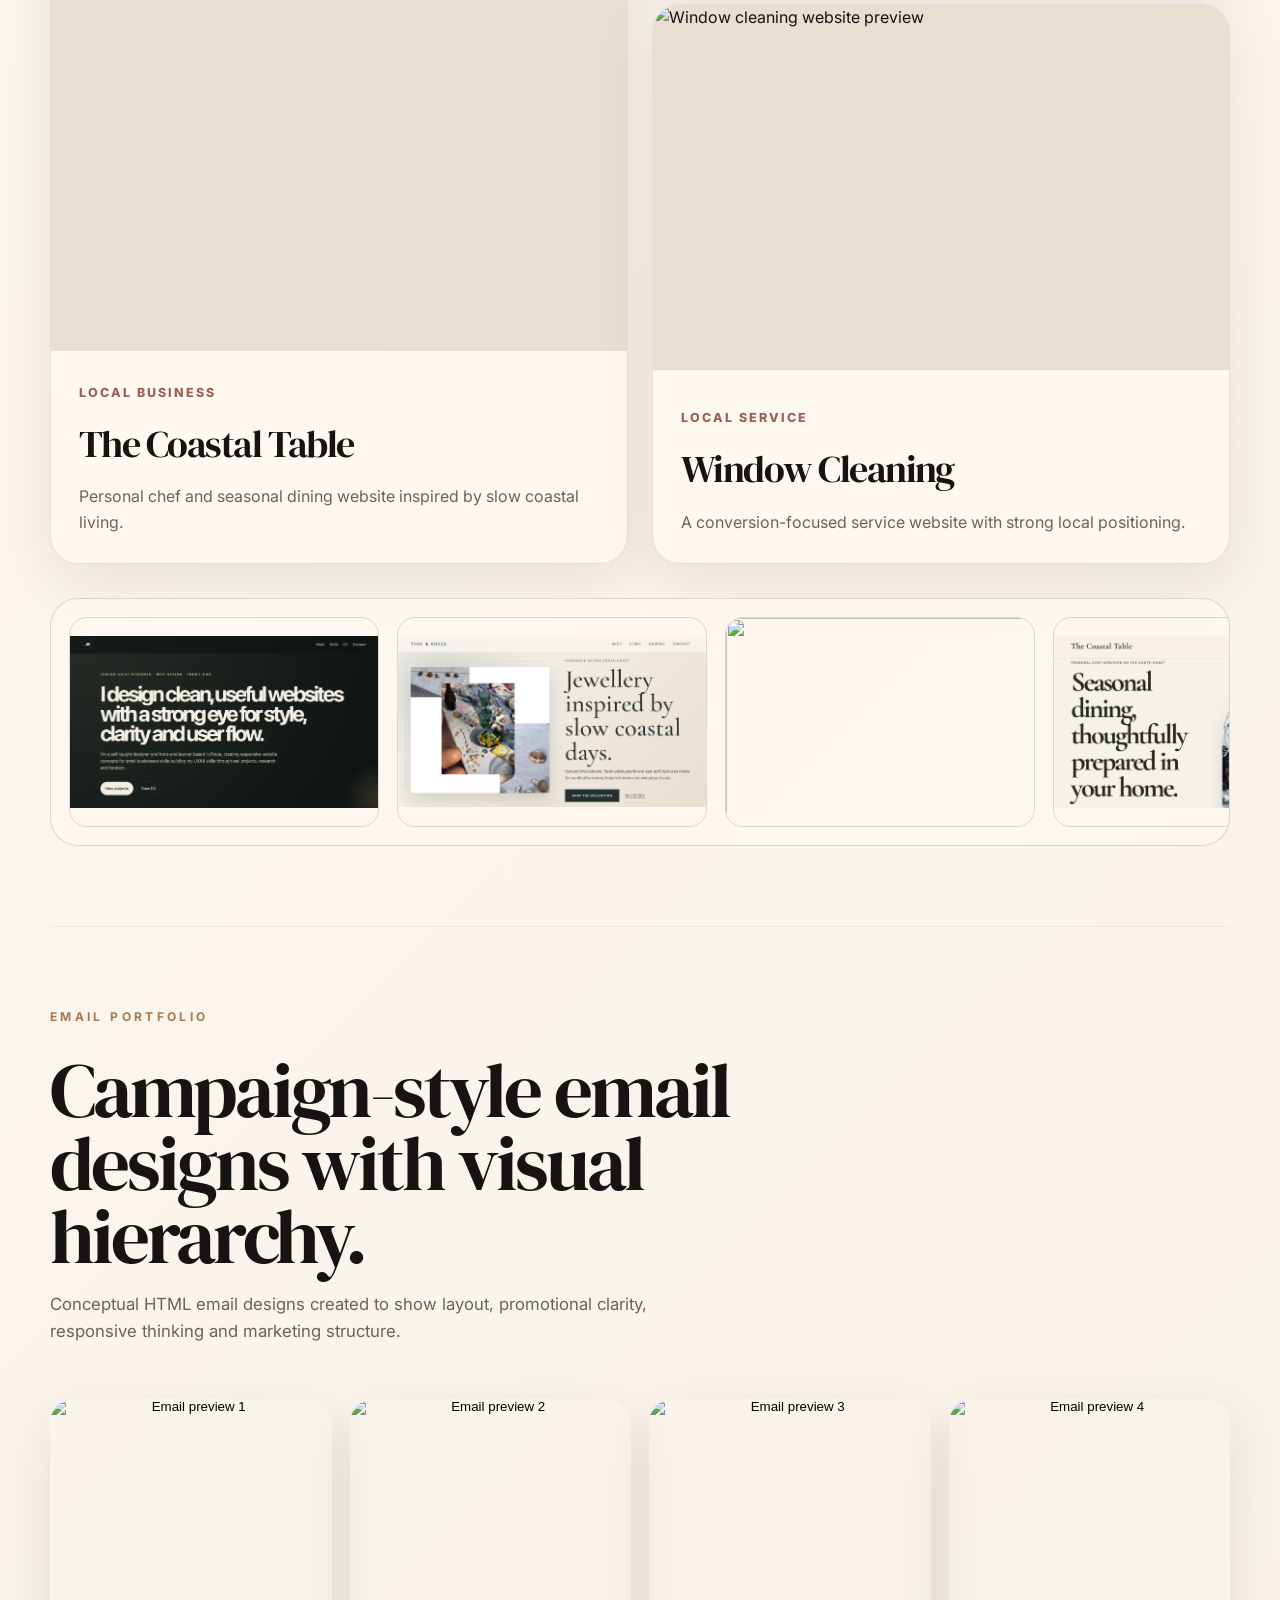
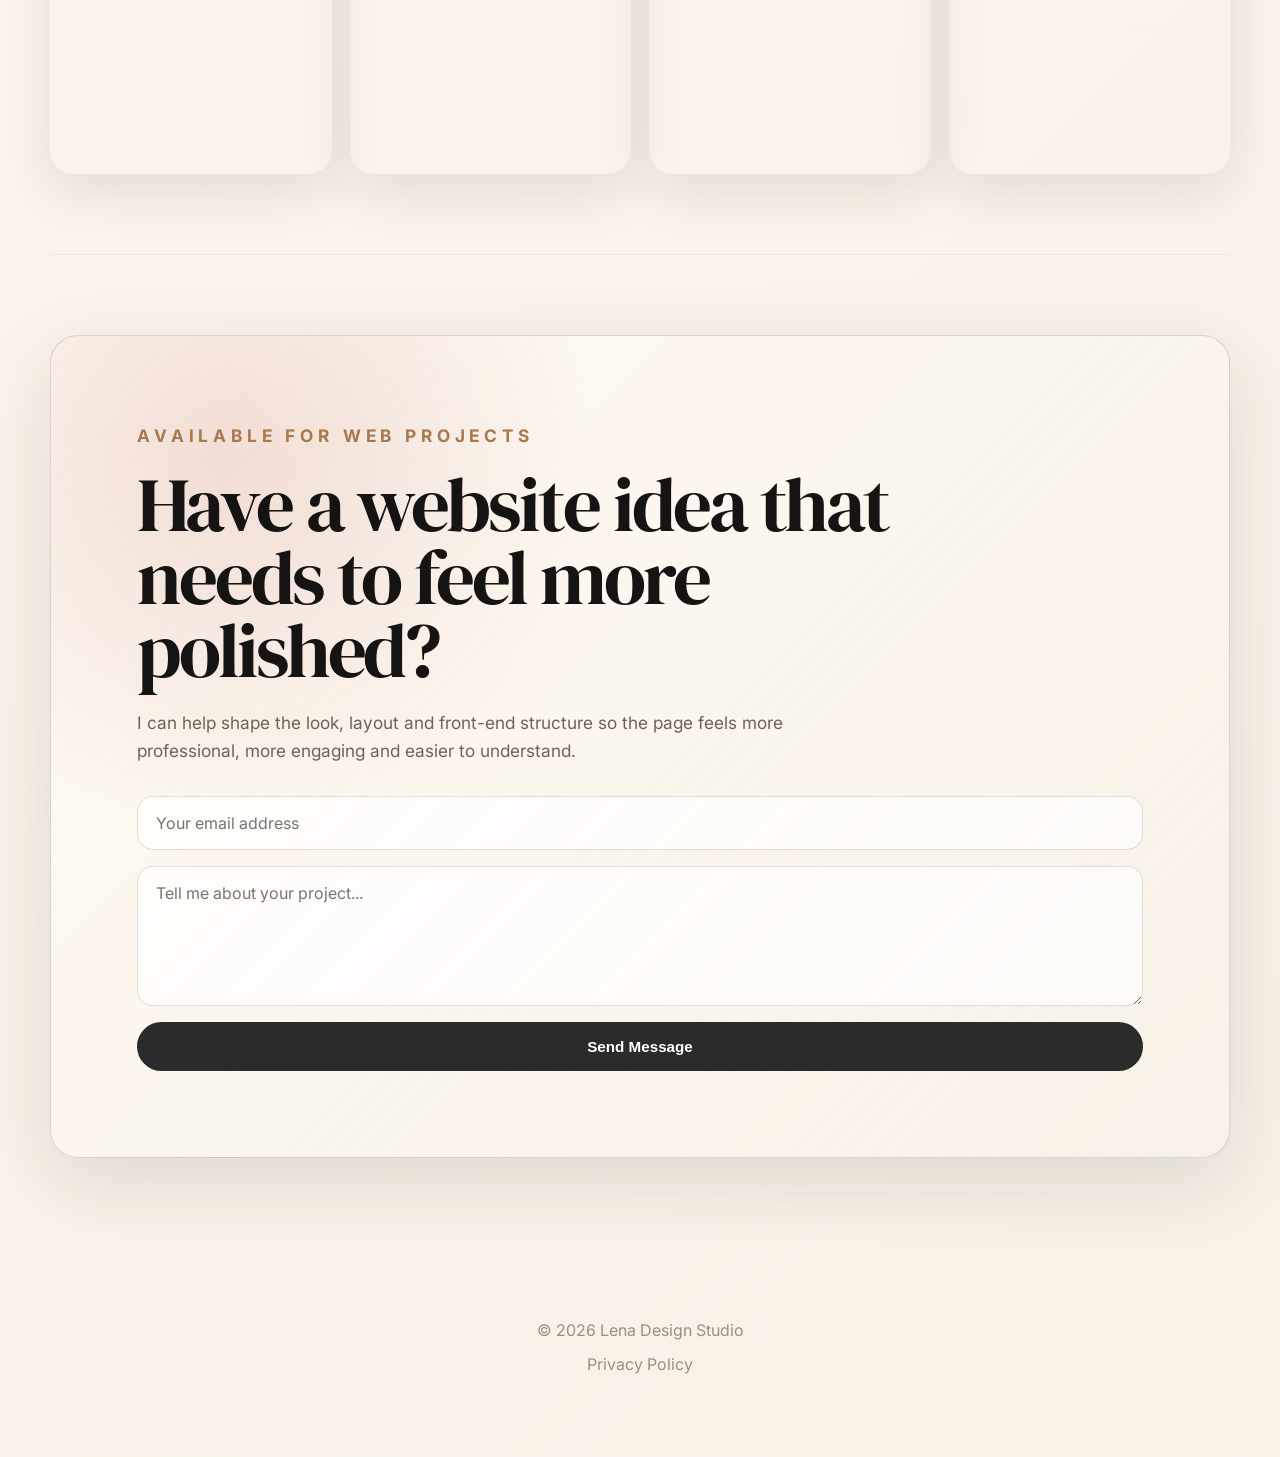
==== commit dd5de951: "Rename index-old.html to index.html" ====
--- a/index.html
+++ b/index.html
@@ -1,83 +1,264 @@
 <!DOCTYPE html>
 <html lang="en">
 <head>
-<meta charset="UTF-8">
-<meta name="viewport" content="width=device-width, initial-scale=1.0">
-
-<title>Lena Design Studio</title>
-
-<link href="https://fonts.googleapis.com/css2?family=EB+Garamond:wght@400;500&family=Inter:wght@300;400;500&display=swap" rel="stylesheet">
-
-<style>
-
-*{
-  margin:0;
-  padding:0;
-  box-sizing:border-box;
-}
-
-body{
-  background:#F7F4EF;
-  color:#1E1E1E;
-  min-height:100vh;
-  display:flex;
-  justify-content:center;
-  align-items:center;
-  text-align:center;
-  padding:2rem;
-}
-
-.container{
-  max-width:700px;
-}
-
-.logo{
-  font-family:'EB Garamond', serif;
-  font-size:4rem;
-  margin-bottom:1rem;
-}
-
-h1{
-  font-family:'EB Garamond', serif;
-  font-size:4rem;
-  font-weight:400;
-  margin-bottom:1rem;
-}
-
-p{
-  font-family:'Inter', sans-serif;
-  font-size:1.1rem;
-  line-height:1.8;
-  color:#555;
-}
-
-.email{
-  margin-top:2rem;
-  display:inline-block;
-  color:#1E1E1E;
-  text-decoration:none;
-  border-bottom:1px solid #1E1E1E;
-}
-
-</style>
+  <meta charset="UTF-8" />
+  <meta name="viewport" content="width=device-width, initial-scale=1.0" />
+
+  <title>Lena Design Studio | Web & App Design Portfolio</title>
+  <meta name="description" content="Lena is a South Coast based web and app designer creating polished, strategic websites, portfolios, HTML emails and digital experiences." />
+
+  <link rel="preconnect" href="https://fonts.googleapis.com">
+  <link rel="preconnect" href="https://fonts.gstatic.com" crossorigin>
+  <link href="https://fonts.googleapis.com/css2?family=DM+Serif+Display:ital@0;1&family=Inter:wght@300;400;500;600;700&display=swap" rel="stylesheet">
+
+  <link rel="stylesheet" href="styles.css" />
+
 </head>
 
 <body>
-
-<div class="container">
-
-<div class="logo">L</div>
-
-<h1>Coming Soon</h1>
-
-<p>
-Lena Design Studio is currently crafting a new portfolio.
-Beautifully designed websites, thoughtful digital experiences,
-and creative work are on the way.
-</p>
-
-
-</div>
+  <div class="cursor-dot" aria-hidden="true"></div>
+
+  <header class="site-header">
+    <a class="logo" href="#top">L</a>
+<!-- Browser tab icon -->
+<link rel="icon" type="image/png" href="images/favicon.png">
+
+<!-- Apple/mobile icon -->
+<link rel="apple-touch-icon" href="images/apple-touch-icon.png">
+
+    <nav class="nav" aria-label="Main navigation">
+      <a href="#about">About</a>
+      <a href="#work">Websites</a>
+      <a href="#emails">Emails</a>
+      <a href="#contact">Contact</a>
+    </nav>
+  </header>
+
+  <main id="top">
+
+    <!-- HERO -->
+    <section class="hero section">
+      <div class="hero__copy reveal">
+        <p class="eyebrow">South Coast web designer</p>
+
+        <h1>
+          Websites that feel
+          <span>beautiful, clear</span>
+          and built to convert.
+        </h1>
+
+        <p class="hero__intro">
+          I design and build polished digital experiences with strong visual direction,
+          responsive layouts and marketing-led structure.
+        </p>
+
+        <div class="hero__actions">
+          <a class="btn btn--light magnetic" href="#work">View my work</a>
+          <a class="btn btn--light magnetic" href="#contact">Let's talk</a>
+          <a class="btn btn--light magnetic" href="https://lenadesignstudios.wordpress.com">WordPress</a>
+        </div>
+      </div>
+
+      <div class="hero__visual reveal">
+        <div class="portrait-card tilt-card">
+          <img src="Jasmin copy.PNG" alt="Portrait of Jasmin Brooks">
+          <div class="floating-note note-one">HTML • CSS • JS</div>
+          <div class="floating-note note-two">Web + Email Design</div>
+        </div>
+      </div>
+
+      <div class="hero-marquee" aria-hidden="true">
+        <div class="marquee-track">
+          <span>PORTFOLIO</span><span>FRONT-END</span><span>WEBSITES</span><span>EMAIL DESIGN</span>
+          <span>PORTFOLIO</span><span>FRONT-END</span><span>WEBSITES</span><span>EMAIL DESIGN</span>
+        </div>
+      </div>
+    </section>
+    <!-- ABOUT -->
+    <section class="about section" id="about">
+        <div class="about__copy reveal">
+          <h2>Creative eye, practical code, and a strong sense of what makes a page sell.</h2>
+          <p>
+            I'm a self-taught web designer based on the South Coast. I create websites that are visually engaging, easy to use and built with purpose. My focus is on thoughtful design, accessibility and clear user experiences.
+          </p>
+
+          <div class="skill-cloud" aria-label="Skills">
+            <span>HTML</span>
+            <span>CSS</span>
+            <span>JavaScript</span>
+            <span>Responsive Design</span>
+            <span>HTML Email</span>
+            <span>UX/UI</span>
+          </div>
+        </div>
+      </div>
+    </section>
+
+    <!-- VALUE STRIP -->
+    <section class="value-strip reveal" aria-label="Portfolio highlights">
+      <div>
+        <strong>Design-led</strong>
+        <span>Polished layouts with visual personality.</span>
+      </div>
+      <div>
+        <strong>Marketing-focused</strong>
+        <span>Clear sections, strong CTAs and better flow.</span>
+      </div>
+      <div>
+        <strong>Responsive</strong>
+        <span>Built to work across screen sizes.</span>
+      </div>
+    </section>
+
+    <!-- WORK -->
+    <section class="work section" id="work">
+      <div class="section-heading reveal">
+        <p class="eyebrow">Selected Projects</p>
+        <h2>Featured work with movement, structure and personality.</h2>
+      </div>
+
+      <div class="project-showcase">
+        <a class="project-card reveal tilt-card" href="https://jasments.github.io/My-CV/" target="_blank" rel="noopener">
+          <div class="project-card__image">
+            <img src="JBCV2.png" alt="My CV">
+          </div>
+          <div class="project-card__content">
+            <span>Resume</span>
+            <h3>My CV</h3>
+            <p>A personal website designed to present experience, skills and direction clearly.</p>
+          </div>
+        </a>
+
+    <a class="project-card project-card--wide reveal tilt-card" href="https://jasments.github.io/COFFEEshop/" target="_blank" rel="noopener">
+          <div class="project-card__image">
+            <img src="TheCommonRoom.png" alt="TheCommonRoom">
+          </div>
+          <div class="project-card__content">
+            <span>Local Business</span>
+		 <h3>Harbour Coffee</h3>
+              <p>Independent coffee shop website focused on menus, bookings and local community.</p>
+          </div>
+        </a>
+
+        <a class="project-card project-card--wide reveal tilt-card" href="https://jasments.github.io/Private-Chef-/" target="_blank" rel="noopener">
+          <div class="project-card__image">
+            <img src="TheCoastalTable.png" alt="TheCoastalTable">
+          </div>
+          <div class="project-card__content">
+            <span>Local Business</span>
+              <h3>The Coastal Table</h3>
+              <p>Personal chef and seasonal dining website inspired by slow coastal living.</p>
+          </div>
+        </a>
+
+        <a class="project-card reveal tilt-card" href="https://jasments.github.io/Windowcleaning/" target="_blank" rel="noopener">
+          <div class="project-card__image">
+            <img src="windowcleaning.png" alt="Window cleaning website preview">
+          </div>
+          <div class="project-card__content">
+            <span>Local service</span>
+            <h3>Window Cleaning</h3>
+            <p>A conversion-focused service website with strong local positioning.</p>
+          </div>
+        </a>
+      </div>
+
+      <div class="work-slider reveal" aria-label="Scrolling project previews">
+        <div class="work-track">
+          <img src="MyCV2.png" alt="">
+          <img src="T&Swebsite.png" alt="">
+          <img src="windowcleaning2.png" alt="">
+          <img src="privetchef.png" alt="">
+          <img src="MyCV2.png" alt="">
+          <img src="T&Swebsite.png" alt="">
+          <img src="windowcleaning2.png" alt="">
+          <img src="COFFEEshop.png" alt="">
+        </div>
+      </div>
+    </section>
+
+    <!-- EMAIL PORTFOLIO -->
+    <section class="emails section" id="emails">
+      <div class="section-heading reveal">
+        <p class="eyebrow">Email Portfolio</p>
+        <h2>Campaign-style email designs with visual hierarchy.</h2>
+        <p>
+          Conceptual HTML email designs created to show layout, promotional clarity,
+          responsive thinking and marketing structure.
+        </p>
+      </div>
+
+      <div class="email-tiles reveal">
+        <button class="email-tile" data-full="email.png" aria-label="Open email preview 1">
+          <img src="email.png" alt="Email preview 1">
+        </button>
+        <button class="email-tile" data-full="springemail.png" aria-label="Open email preview 2">
+          <img src="springemail.png" alt="Email preview 2">
+        </button>
+        <button class="email-tile" data-full="charityemail.png" aria-label="Open email preview 3">
+          <img src="charityemail.png" alt="Email preview 3">
+        </button>
+        <button class="email-tile" data-full="charityboat.png" aria-label="Open email preview 4">
+          <img src="charityboat.png" alt="Email preview 4">
+        </button>
+      </div>
+    </section>
+
+
+        <!-- CONTACT -->
+<section class="contact section" id="contact">
+  <div class="contact-card reveal">
+    <p class="eyebrow">Available for web projects</p>
+
+    <h2>Have a website idea that needs to feel more polished?</h2>
+
+    <p>
+      I can help shape the look, layout and front-end structure so the page
+      feels more professional, more engaging and easier to understand.
+    </p>
+
+    <form action="https://formspree.io/f/xojoavyb" method="POST" class="contact-form">
+
+      <input
+        type="email"
+        name="email"
+        placeholder="Your email address"
+        required
+      >
+
+      <textarea
+        name="message"
+        placeholder="Tell me about your project..."
+        required
+      ></textarea>
+
+      <button type="submit" class="contact-btn">
+        Send Message
+      </button>
+
+    </form>
+  </div>
+</section>
+      </div>
+    </section>
+
+  </main>
+
+  <!-- Modal -->
+  <div class="modal" id="imgModal" aria-hidden="true">
+    <div class="modal__backdrop" data-close></div>
+    <div class="modal__panel" role="dialog" aria-modal="true" aria-label="Email preview">
+      <button class="modal__close" data-close aria-label="Close">×</button>
+      <img class="modal__img" id="modalImg" alt="Full email preview">
+    </div>
+  </div>
+<footer class="site-footer">
+  <p>© 2026 Lena Design Studio</p>
+  <a href="privacy.html">Privacy Policy</a>
+</footer>
+  <script src="app.js"></script>
+
+
 
 </body>
 </html>
--- a/styles.css
+++ b/styles.css
@@ -0,0 +1,1016 @@
+/* =========================
+   Lena Design Studio
+========================= */
+
+:root {
+  --cream: #f7f1e8;
+  --cream-2: #fffaf3;
+  --ink: #161313;
+  --muted: #6e6258;
+  --line: rgba(22, 19, 19, 0.14);
+  --blush: #d8a99d;
+  --rose: #9c5f55;
+  --olive: #77735c;
+  --shadow: 0 24px 80px rgba(49, 35, 26, 0.13);
+  --radius: 28px;
+}
+
+* {
+  box-sizing: border-box;
+  margin: 0;
+  padding: 0;
+}
+
+html {
+  scroll-behavior: smooth;
+}
+
+body {
+  min-height: 100vh;
+  background:
+    radial-gradient(circle at 20% 5%, rgba(216, 169, 157, .35), transparent 32%),
+    radial-gradient(circle at 90% 18%, rgba(119, 115, 92, .18), transparent 30%),
+    linear-gradient(135deg, var(--cream-2), var(--cream));
+  color: var(--ink);
+  font-family: Inter, system-ui, sans-serif;
+  line-height: 1.6;
+  overflow-x: hidden;
+}
+
+body::before {
+  content: "";
+  position: fixed;
+  inset: 0;
+  pointer-events: none;
+  background-image:
+    linear-gradient(rgba(22, 19, 19, 0.035) 1px, transparent 1px),
+    linear-gradient(90deg, rgba(22, 19, 19, 0.035) 1px, transparent 1px);
+  background-size: 52px 52px;
+  mask-image: linear-gradient(to bottom, rgba(0,0,0,.4), transparent 65%);
+  z-index: -1;
+}
+
+img {
+  display: block;
+  width: 100%;
+}
+
+a {
+  color: inherit;
+}
+
+/* Header */
+
+.site-header {
+  position: fixed;
+  top: 18px;
+  left: 50%;
+  z-index: 20;
+  transform: translateX(-50%);
+  width: min(1120px, calc(100% - 32px));
+  display: flex;
+  align-items: center;
+  justify-content: space-between;
+  padding: 14px 18px;
+  border: 1px solid rgba(22, 19, 19, 0.1);
+  border-radius: 999px;
+  background: rgba(255, 250, 243, 0.74);
+  backdrop-filter: blur(18px);
+  box-shadow: 0 18px 50px rgba(38, 27, 20, 0.08);
+}
+
+.logo {
+  width: 42px;
+  height: 42px;
+  display: grid;
+  place-items: center;
+  border-radius: 999px;
+  background: var(--ink);
+  color: var(--cream);
+  text-decoration: none;
+  font-family: "DM Serif Display", serif;
+  font-size: 1.2rem;
+}
+
+.nav {
+  display: flex;
+  gap: 8px;
+}
+
+.nav a {
+  text-decoration: none;
+  font-size: .82rem;
+  font-weight: 600;
+  padding: 10px 14px;
+  border-radius: 999px;
+  color: var(--muted);
+  transition: .25s ease;
+}
+
+.nav a:hover {
+  color: var(--ink);
+  background: rgba(22, 19, 19, 0.06);
+}
+
+/* Layout */
+
+.section {
+  width: min(1180px, calc(100% - 34px));
+  margin: 0 auto;
+  padding: 80px 0;
+  scroll-margin-top: 10px;
+}
+.section:not(:first-of-type) {
+  border-top: 1px solid rgba(22, 19, 19, 0.05);
+  padding-top: 80px;
+}
+
+.eyebrow,
+.section-kicker {
+  text-transform: uppercase;
+  letter-spacing: .22em;
+  font-size: .75rem;
+  font-weight: 700;
+  color: var(--rose);
+}
+
+h1,
+h2,
+h3 {
+  font-family: "DM Serif Display", serif;
+  font-weight: 400;
+  letter-spacing: -0.04em;
+}
+
+h2 {
+  font-size: clamp(2.6rem, 6vw, 5.8rem);
+  line-height: .95;
+}
+
+p {
+  color: var(--muted);
+}
+
+/* Hero */
+
+.hero {
+  min-height: 100vh;
+  display: grid;
+  grid-template-columns: 1.08fr .82fr;
+  gap: 54px;
+  align-items: center;
+  padding-top: 170px;
+  padding-bottom: 90px;
+  position: relative;
+}
+
+.hero h1 {
+  max-width: 780px;
+  margin: 20px 0 28px;
+  font-size: clamp(4.2rem, 9vw, 9.2rem);
+  line-height: .86;
+}
+
+.hero h1 span {
+  color: var(--rose);
+  font-style: italic;
+}
+
+.hero__intro {
+  max-width: 610px;
+  font-size: clamp(1.05rem, 1.6vw, 1.28rem);
+}
+
+.hero__actions {
+  margin-top: 34px;
+  display: flex;
+  gap: 14px;
+  flex-wrap: wrap;
+}
+
+.btn {
+  display: inline-flex;
+  align-items: center;
+  justify-content: center;
+  min-height: 52px;
+  padding: 0 24px;
+  border-radius: 999px;
+  text-decoration: none;
+  font-size: .92rem;
+  font-weight: 700;
+  transition: transform .25s ease, box-shadow .25s ease, background .25s ease;
+}
+
+.btn--dark {
+  background: var(--ink);
+  color: var(--cream-2);
+  box-shadow: 0 16px 34px rgba(22, 19, 19, 0.16);
+}
+
+.btn--light {
+  border: 1px solid var(--line);
+  background: rgba(255, 250, 243, .64);
+  color: var(--ink);
+}
+
+.btn:hover {
+  transform: translateY(-3px);
+}
+
+.portrait-card {
+  position: relative;
+  padding: 16px;
+  border-radius: 46% 46% 30px 30px;
+  background: rgba(255, 250, 243, .7);
+  border: 1px solid rgba(22, 19, 19, .12);
+  box-shadow: var(--shadow);}
+
+.project-card:hover {
+  transform: translateY(-6px);
+  box-shadow: 0 28px 70px rgba(38, 27, 20, 0.13);
+}
+
+
+.portrait-card img {
+  aspect-ratio: 4 / 5;
+  object-fit: cover;
+  border-radius: 46% 46% 22px 22px;
+  filter: saturate(.92) contrast(1.02);
+}
+
+.floating-note {
+  position: absolute;
+  z-index: 2;
+  padding: 12px 16px;
+  border-radius: 999px;
+  border: 1px solid rgba(22,19,19,.12);
+  background: rgba(255, 250, 243, .78);
+  backdrop-filter: blur(16px);
+  box-shadow: 0 18px 40px rgba(38, 27, 20, 0.11);
+  font-size: .78rem;
+  font-weight: 700;
+  color: var(--ink);
+  animation: floaty 5s ease-in-out infinite;
+}
+
+.note-one {
+  left: -24px;
+  top: 22%;
+}
+
+.note-two {
+  right: -20px;
+  bottom: 18%;
+  animation-delay: 1.2s;
+}
+
+@keyframes floaty {
+  0%, 100% { transform: translateY(0); }
+  50% { transform: translateY(-12px); }
+}
+
+.hero-marquee {
+  grid-column: 1 / -1;
+  overflow: hidden;
+  border-block: 1px solid var(--line);
+  margin-top: 20px;
+}
+
+.marquee-track {
+  display: flex;
+  width: max-content;
+  gap: 34px;
+  padding: 17px 0;
+  animation: marquee 23s linear infinite;
+}
+
+.marquee-track span {
+  font-family: "DM Serif Display", serif;
+  font-size: clamp(1.8rem, 4vw, 3.6rem);
+  color: #161313;
+  -webkit-text-stroke: 1px rgba(22, 19, 19, .28);
+  white-space: nowrap;
+}
+
+@keyframes marquee {
+  to { transform: translateX(-50%); }
+}
+
+/* About */
+
+.about-grid {
+  display: grid;
+  grid-template-columns: .7fr 1fr;
+  align-items: center;
+  gap: 60px;
+  margin-top: 32px;
+}
+
+.about__image {
+  border-radius: var(--radius);
+  overflow: hidden;
+  box-shadow: var(--shadow);
+}
+
+.about__image img {
+  aspect-ratio: 4 / 5;
+  object-fit: cover;
+}
+
+.about__copy h2 {
+  max-width: 820px;
+  margin-bottom: 28px;
+}
+
+.about__copy p {
+  max-width: 720px;
+  font-size: 1.08rem;
+}
+
+.skill-cloud {
+  display: flex;
+  gap: 10px;
+  flex-wrap: wrap;
+  margin-top: 30px;
+}
+
+.skill-cloud span {
+  padding: 10px 14px;
+  border: 1px solid var(--line);
+  border-radius: 999px;
+  background: rgba(255, 250, 243, .55);
+  font-size: .86rem;
+  font-weight: 700;
+}
+
+/* Value strip */
+
+.value-strip {
+  width: min(1180px, calc(100% - 34px));
+  margin: 0 auto;
+  display: grid;
+  grid-template-columns: repeat(3, 1fr);
+  border: 1px solid var(--line);
+  border-radius: var(--radius);
+  background: rgba(255,250,243,.54);
+  backdrop-filter: blur(18px);
+  box-shadow: 0 18px 70px rgba(38, 27, 20, 0.08);
+  overflow: hidden;
+}
+
+.value-strip div {
+  padding: 30px;
+  border-right: 1px solid var(--line);
+}
+
+.value-strip div:last-child {
+  border-right: 0;
+}
+
+.value-strip strong {
+  display: block;
+  margin-bottom: 7px;
+  font-family: "DM Serif Display", serif;
+  font-size: 1.55rem;
+  font-weight: 400;
+}
+
+.value-strip span {
+  color: var(--muted);
+}
+
+/* Work */
+
+.section-heading {
+  display: grid;
+  gap: 18px;
+  max-width: 820px;
+  margin-bottom: 54px;
+}
+
+.section-heading p:not(.eyebrow) {
+  max-width: 680px;
+  font-size: 1.05rem;
+}
+
+.project-showcase {
+  display: grid;
+  grid-template-columns: 1fr 1fr;
+  gap: 24px;
+}
+
+.project-card {
+  min-height: 560px;
+  display: flex;
+  flex-direction: column;
+  justify-content: space-between;
+  overflow: hidden;
+  border-radius: var(--radius);
+  border: 1px solid rgba(22, 19, 19, .11);
+  background: rgba(255,250,243,.72);
+  box-shadow: 0 18px 60px rgba(38, 27, 20, 0.09);
+  text-decoration: none;
+  transition: transform .35s ease, box-shadow .35s ease;
+  transform-style: preserve-3d;
+}
+
+.project-card--wide {
+  grid-row: span 2;
+}
+
+.project-card:hover {
+  transform: translateY(-8px);
+  box-shadow: 0 34px 90px rgba(38, 27, 20, 0.16);
+}
+
+.project-card__image {
+  height: 365px;
+  overflow: hidden;
+  background: #e9ded2;
+}
+
+.project-card--wide .project-card__image {
+  height: 680px;
+}
+
+.project-card__image img {
+  width: 100%;
+  height: 100%;
+  object-fit: cover;
+  object-position: top left;
+  transition: transform .7s ease;
+}
+
+.project-card:hover img {
+  transform: none;
+}
+
+.project-card__content {
+  padding: 28px;
+}
+
+.project-card__content span {
+  display: inline-block;
+  margin-bottom: 10px;
+  color: var(--rose);
+  font-size: .78rem;
+  font-weight: 800;
+  text-transform: uppercase;
+  letter-spacing: .16em;
+}
+
+.project-card__content h3 {
+  font-size: clamp(2rem, 3vw, 3rem);
+  margin-bottom: 10px;
+}
+
+.work-slider {
+  margin-top: 34px;
+  overflow: hidden;
+  border-radius: var(--radius);
+  border: 1px solid var(--line);
+  background: rgba(255,250,243,.5);
+}
+
+.work-track {
+  display: flex;
+  gap: 18px;
+  width: max-content;
+  padding: 18px;
+  animation: slideWork 26s linear infinite;
+}
+
+.work-slider:hover .work-track {
+  animation-play-state: paused;
+}
+
+.work-track img {
+  width: 310px;
+  height: 210px;
+  object-fit: contain;
+  border-radius: 18px;
+  border: 1px solid var(--line);
+}
+
+@keyframes slideWork {
+  to { transform: translateX(-50%); }
+}
+
+/* Email */
+
+.email-tiles {
+  display: grid;
+  grid-template-columns: repeat(4, 1fr);
+  gap: 18px;
+}
+
+.email-tile {
+  border: 0;
+  cursor: pointer;
+  padding: 0;
+  border-radius: 24px;
+  overflow: hidden;
+  background: transparent;
+  box-shadow: 0 18px 54px rgba(38, 27, 20, 0.1);
+  transition: transform .3s ease, box-shadow .3s ease;
+}
+
+.email-tile:hover {
+  transform: translateY(-8px) rotate(-1deg);
+  box-shadow: 0 30px 80px rgba(38, 27, 20, 0.16);
+}
+
+.email-tile img {
+  aspect-ratio: 3 / 4;
+  object-fit: cover;
+}
+
+/* Contact */
+
+.contact-card {
+  position: relative;
+  overflow: hidden;
+  padding: clamp(34px, 7vw, 86px);
+  border-radius: var(--radius);
+  border: 1px solid var(--line);
+  background:
+    radial-gradient(circle at 15% 15%, rgba(216, 169, 157, .34), transparent 30%),
+    linear-gradient(135deg, rgba(255,250,243,.86), rgba(247,241,232,.58));
+  box-shadow: var(--shadow);
+}
+
+.contact-card h2 {
+  max-width: 850px;
+  margin: 18px 0 22px;
+}
+
+.contact-card p {
+  max-width: 680px;
+  font-size: 1.08rem;
+}
+
+.contact-link {
+  position: relative;
+  z-index: 2;
+  display: inline-flex;
+  margin-top: 34px;
+  color: var(--cream-2);
+  background: var(--ink);
+  border-radius: 999px;
+  padding: 16px 22px;
+  text-decoration: none;
+  font-weight: 800;
+}
+
+/* Modal */
+
+.modal {
+  position: fixed;
+  inset: 0;
+  z-index: 50;
+  display: none;
+  place-items: center;
+  padding: 24px;
+}
+
+.modal.is-open {
+  display: grid;
+}
+
+.modal__backdrop {
+  position: absolute;
+  inset: 0;
+  background: rgba(16, 13, 11, .76);
+  backdrop-filter: blur(12px);
+}
+
+.modal__panel {
+  position: relative;
+  z-index: 1;
+  width: min(720px, 100%);
+  max-height: 88vh;
+  overflow: auto;
+  border-radius: 24px;
+  background: var(--cream-2);
+  padding: 14px;
+}
+
+.modal__close {
+  position: sticky;
+  top: 8px;
+  margin-left: auto;
+  display: grid;
+  place-items: center;
+  width: 42px;
+  height: 42px;
+  border: 0;
+  border-radius: 999px;
+  background: var(--ink);
+  color: white;
+  cursor: pointer;
+  font-size: 1.3rem;
+}
+
+.modal__img {
+  border-radius: 18px;
+}
+
+/* Interaction effects */
+
+.reveal {
+  opacity: 0;
+  transform: translateY(34px);
+  transition: opacity .75s ease, transform .75s ease;
+}
+
+.reveal.is-visible {
+  opacity: 1;
+  transform: translateY(0);
+}
+
+.cursor-dot {
+  position: fixed;
+  z-index: 100;
+  width: 14px;
+  height: 14px;
+  border-radius: 999px;
+  background: var(--rose);
+  pointer-events: none;
+  transform: translate(-50%, -50%);
+  opacity: .55;
+  mix-blend-mode: multiply;
+}
+
+/* Responsive */
+
+@media (max-width: 900px) {
+  .cursor-dot {
+    display: none;
+  }
+
+  .site-header {
+    top: 10px;
+  }
+
+  .nav {
+    gap: 2px;
+  }
+
+  .nav a {
+    font-size: .75rem;
+    padding: 8px 9px;
+  }
+
+  .hero,
+  .about-grid,
+  .project-showcase,
+  .value-strip {
+    grid-template-columns: 1fr;
+  }
+
+  .hero {
+    padding-top: 140px;
+  }
+
+  .note-one,
+  .note-two {
+    left: 18px;
+    right: auto;
+  }
+
+  .project-card--wide {
+    grid-row: auto;
+  }
+
+  .project-card,
+  .project-card--wide {
+    min-height: auto;
+  }
+
+  .project-card__image,
+  .project-card--wide .project-card__image {
+    height: 360px;
+  }
+
+  .email-tiles {
+    grid-template-columns: repeat(2, 1fr);
+  }
+
+  .value-strip div {
+    border-right: 0;
+    border-bottom: 1px solid var(--line);
+  }
+
+  .value-strip div:last-child {
+    border-bottom: 0;
+  }
+}
+
+@media (max-width: 560px) {
+  .section {
+    width: min(100% - 24px, 1180px);
+    padding: 90px 0;
+  }
+
+  .hero h1 {
+    font-size: clamp(3.2rem, 18vw, 5.4rem);
+  }
+
+  .hero__actions {
+    flex-direction: column;
+  }
+
+  .btn,
+  .contact-link {
+    width: 100%;
+  }
+   .btn,
+.contact-link {
+  width: 100%;
+  display: flex;
+  justify-content: center;
+  align-items: center;
+  text-align: center;
+}
+
+  .email-tiles {
+    grid-template-columns: 1fr;
+  }
+
+  .work-track img {
+    width: 240px;
+    height: 170px;
+  }
+}
+
+@media (prefers-reduced-motion: reduce) {
+  *,
+  *::before,
+  *::after {
+    animation: none !important;
+    transition: none !important;
+    scroll-behavior: auto !important;
+  }
+}
+@media (min-width: 901px) {
+  .portrait-card img,
+  .about__image img {
+    object-fit: contain;
+    height: auto;
+  }
+}
+
+@media (max-width: 900px) {
+  .portrait-card img,
+  .about__image img {
+    height: 430px;
+    object-fit: cover;
+    object-position: center;
+  }
+}
+@media (max-width: 900px) {
+  .project-card__image img {
+    object-position:center;
+  }
+}
+/* Desktop */
+@media (min-width: 901px) {
+  .portrait-card img {
+    object-fit: contain;
+    aspect-ratio: auto;
+  }
+}
+
+/* Mobile */
+@media (max-width: 900px) {
+  .portrait-card img {
+    height: 500px;
+    object-fit: cover;
+    object-position: center;
+  }
+}
+/* HERO IMAGE CROPPING */
+
+@media (max-width: 900px) {
+  .portrait-card {
+    height: 450px;
+  }
+
+  .portrait-card img {
+    width: 100%;
+    height: 100%;
+    object-fit: cover;
+    object-position: top center;
+  }
+}
+
+@media (min-width: 901px) {
+  .portrait-card {
+    height: auto;
+  }
+
+  .portrait-card img {
+    height: auto;
+    object-fit: contain;
+  }
+
+.site-footer {
+  text-align: center;
+  margin: 80px auto;
+  color: #9a8f85;
+}
+
+.site-footer p {
+  margin-bottom: 8px;
+  color: #9a8f85;
+}
+
+.site-footer a {
+  color: #9a8f85;
+  text-decoration: none;
+}
+
+.site-footer a:hover {
+  color: #161313;
+}
+.legal-page {
+  min-height: 100vh;
+  background: radial-gradient(circle at top left, #f4dfd2, #fbf7ef 45%, #f6efe5);
+  color: #2a2520;
+  font-family: Inter, Arial, sans-serif;
+}
+
+.legal-wrap {
+  width: min(900px, calc(100% - 36px));
+  margin: 0 auto;
+  padding: 38px 0 70px;
+}
+
+.back-link {
+  display: inline-block;
+  margin-bottom: 32px;
+  color: #6f6258;
+  font-size: 0.95rem;
+  text-decoration: none;
+}
+
+.back-link:hover {
+  text-decoration: underline;
+}
+
+.legal-logo {
+  width: 52px;
+  height: 52px;
+  margin: 0 auto 18px;
+  border: 1px solid rgba(150, 111, 72, 0.45);
+  border-radius: 50%;
+  display: grid;
+  place-items: center;
+  color: #a7794d;
+  font-family: "DM Serif Display", Georgia, serif;
+  font-size: 1.2rem;
+}
+
+.legal-card {
+  text-align: center;
+}
+
+.eyebrow {
+  margin: 0 0 10px;
+  color: #a7794d;
+  font-size: 0.75rem;
+  font-weight: 700;
+  letter-spacing: 0.28em;
+  text-transform: uppercase;
+}
+
+.legal-card h1 {
+  margin: 0;
+  font-family: "DM Serif Display", Georgia, serif;
+  font-size: clamp(2.8rem, 7vw, 5.2rem);
+  line-height: 0.95;
+  font-weight: 400;
+  color: #1f1c19;
+}
+
+.updated {
+  margin: 18px 0 18px;
+  color: #9a7654;
+  font-size: 0.82rem;
+  font-weight: 700;
+  letter-spacing: 0.22em;
+  text-transform: uppercase;
+}
+
+.intro {
+  max-width: 720px;
+  margin: 0 auto 44px;
+  color: #62574f;
+  font-size: 1.05rem;
+  line-height: 1.8;
+}
+
+.policy-list {
+  text-align: left;
+  border-top: 1px solid rgba(42, 37, 32, 0.12);
+}
+
+.policy-item {
+  display: grid;
+  grid-template-columns: 54px 1fr;
+  gap: 18px;
+  padding: 24px 0;
+  border-bottom: 1px solid rgba(42, 37, 32, 0.12);
+}
+
+.policy-item span {
+  color: #a7794d;
+  font-family: "DM Serif Display", Georgia, serif;
+  font-size: 1.45rem;
+}
+
+.policy-item h2 {
+  margin: 0 0 8px;
+  color: #2a2520;
+  font-size: 0.82rem;
+  letter-spacing: 0.24em;
+  text-transform: uppercase;
+}
+
+.policy-item p {
+  margin: 0;
+  color: #5f554d;
+  font-size: 1rem;
+  line-height: 1.75;
+}
+
+.legal-footer {
+  margin-top: 34px;
+  color: #4e463f;
+  font-size: 0.95rem;
+  line-height: 1.7;
+}
+
+@media (max-width: 600px) {
+  .legal-wrap {
+    width: min(100% - 28px, 900px);
+    padding-top: 24px;
+  }
+
+  .policy-item {
+    grid-template-columns: 1fr;
+    gap: 8px;
+  }
+
+  .legal-card h1 {
+    font-size: 3rem;
+  }
+}
+.contact-form {
+  margin-top: 32px;
+  display: flex;
+  flex-direction: column;
+  gap: 16px;
+}
+
+.contact-form input,
+.contact-form textarea {
+  width: 100%;
+  padding: 16px 18px;
+  border: 1px solid rgba(0,0,0,.12);
+  border-radius: 16px;
+  background: rgba(255,255,255,.7);
+  font-family: inherit;
+  font-size: 1rem;
+  color: #2b2b2b;
+  transition: all .3s ease;
+}
+
+.contact-form textarea {
+  min-height: 140px;
+  resize: vertical;
+}
+
+.contact-form input:focus,
+.contact-form textarea:focus {
+  outline: none;
+  border-color: #b89d84;
+  box-shadow: 0 0 0 4px rgba(184,157,132,.15);
+}
+
+.contact-btn {
+  padding: 16px 24px;
+  border: none;
+  border-radius: 999px;
+  background: #2b2b2b;
+  color: white;
+  font-size: .95rem;
+  font-weight: 600;
+  cursor: pointer;
+  transition: all .3s ease;
+}
+
+.contact-btn:hover {
+  transform: translateY(-2px);
+  background: #161616;
+}}
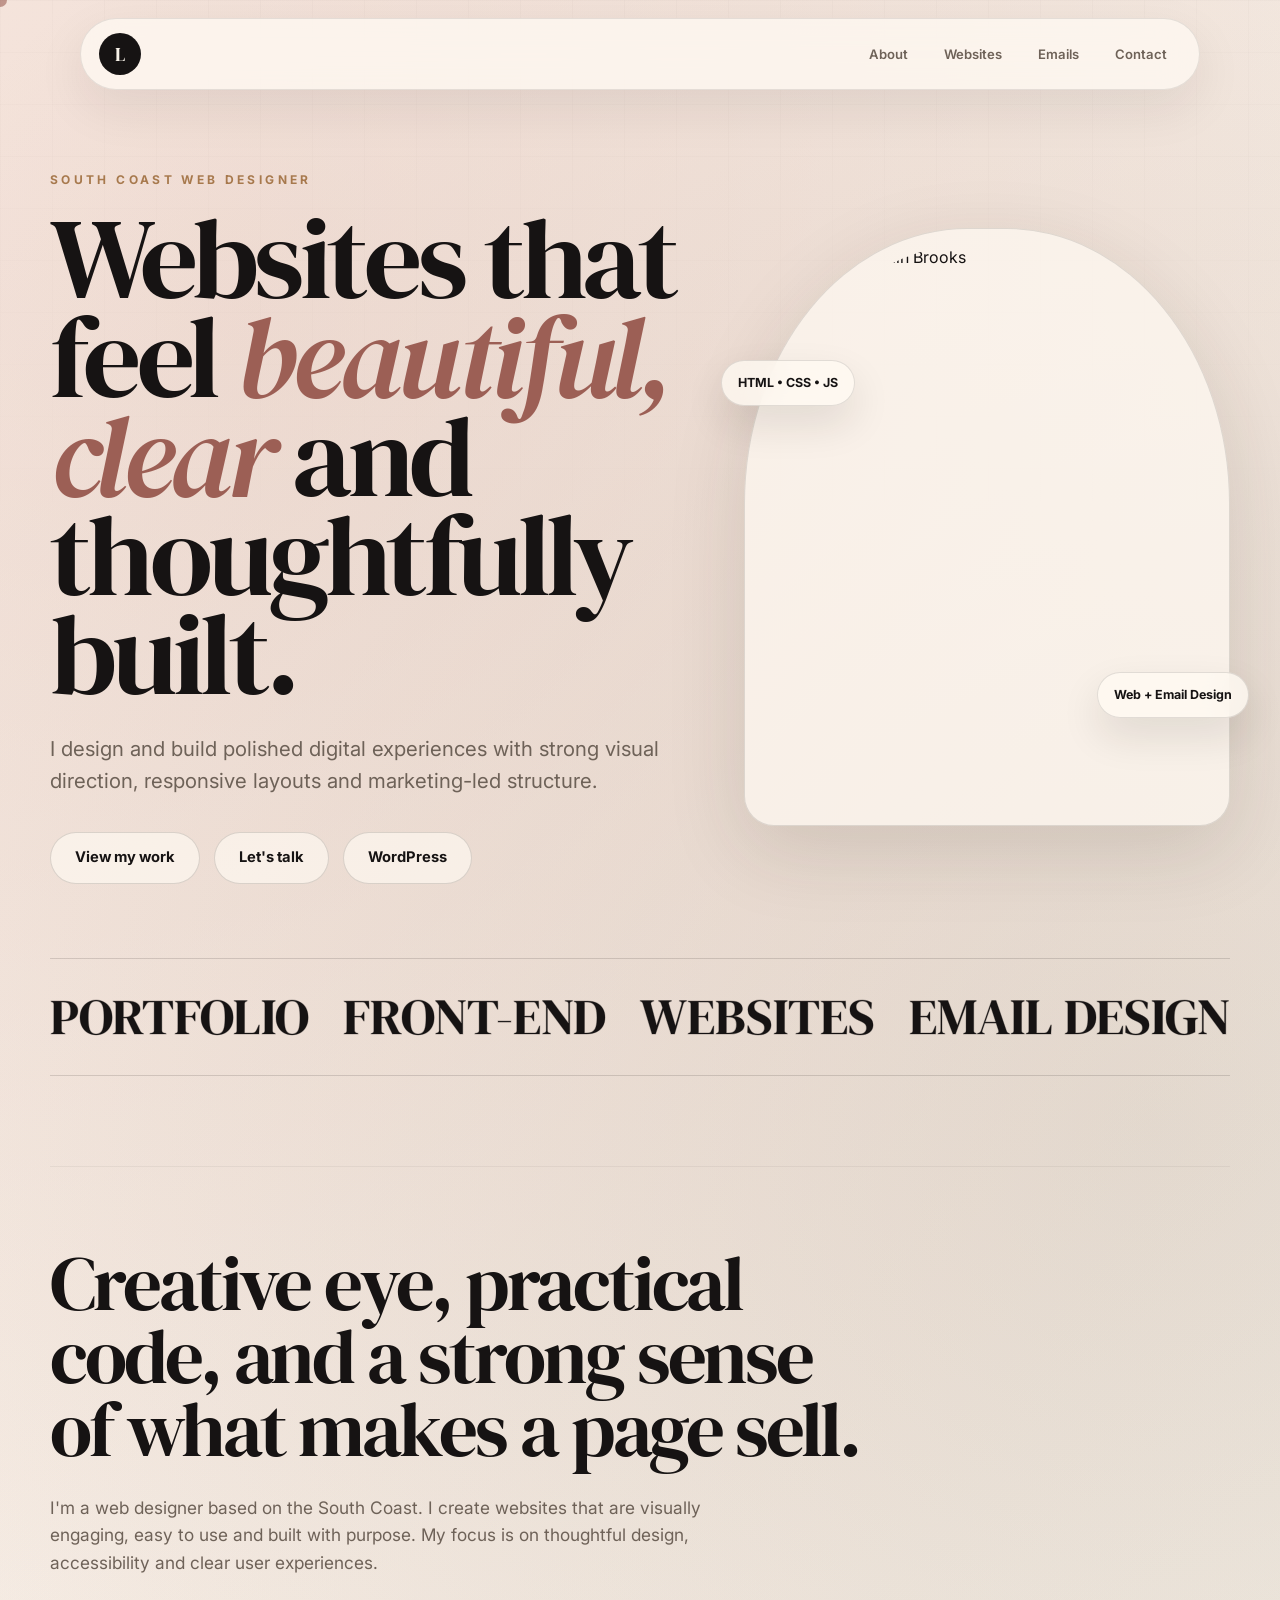
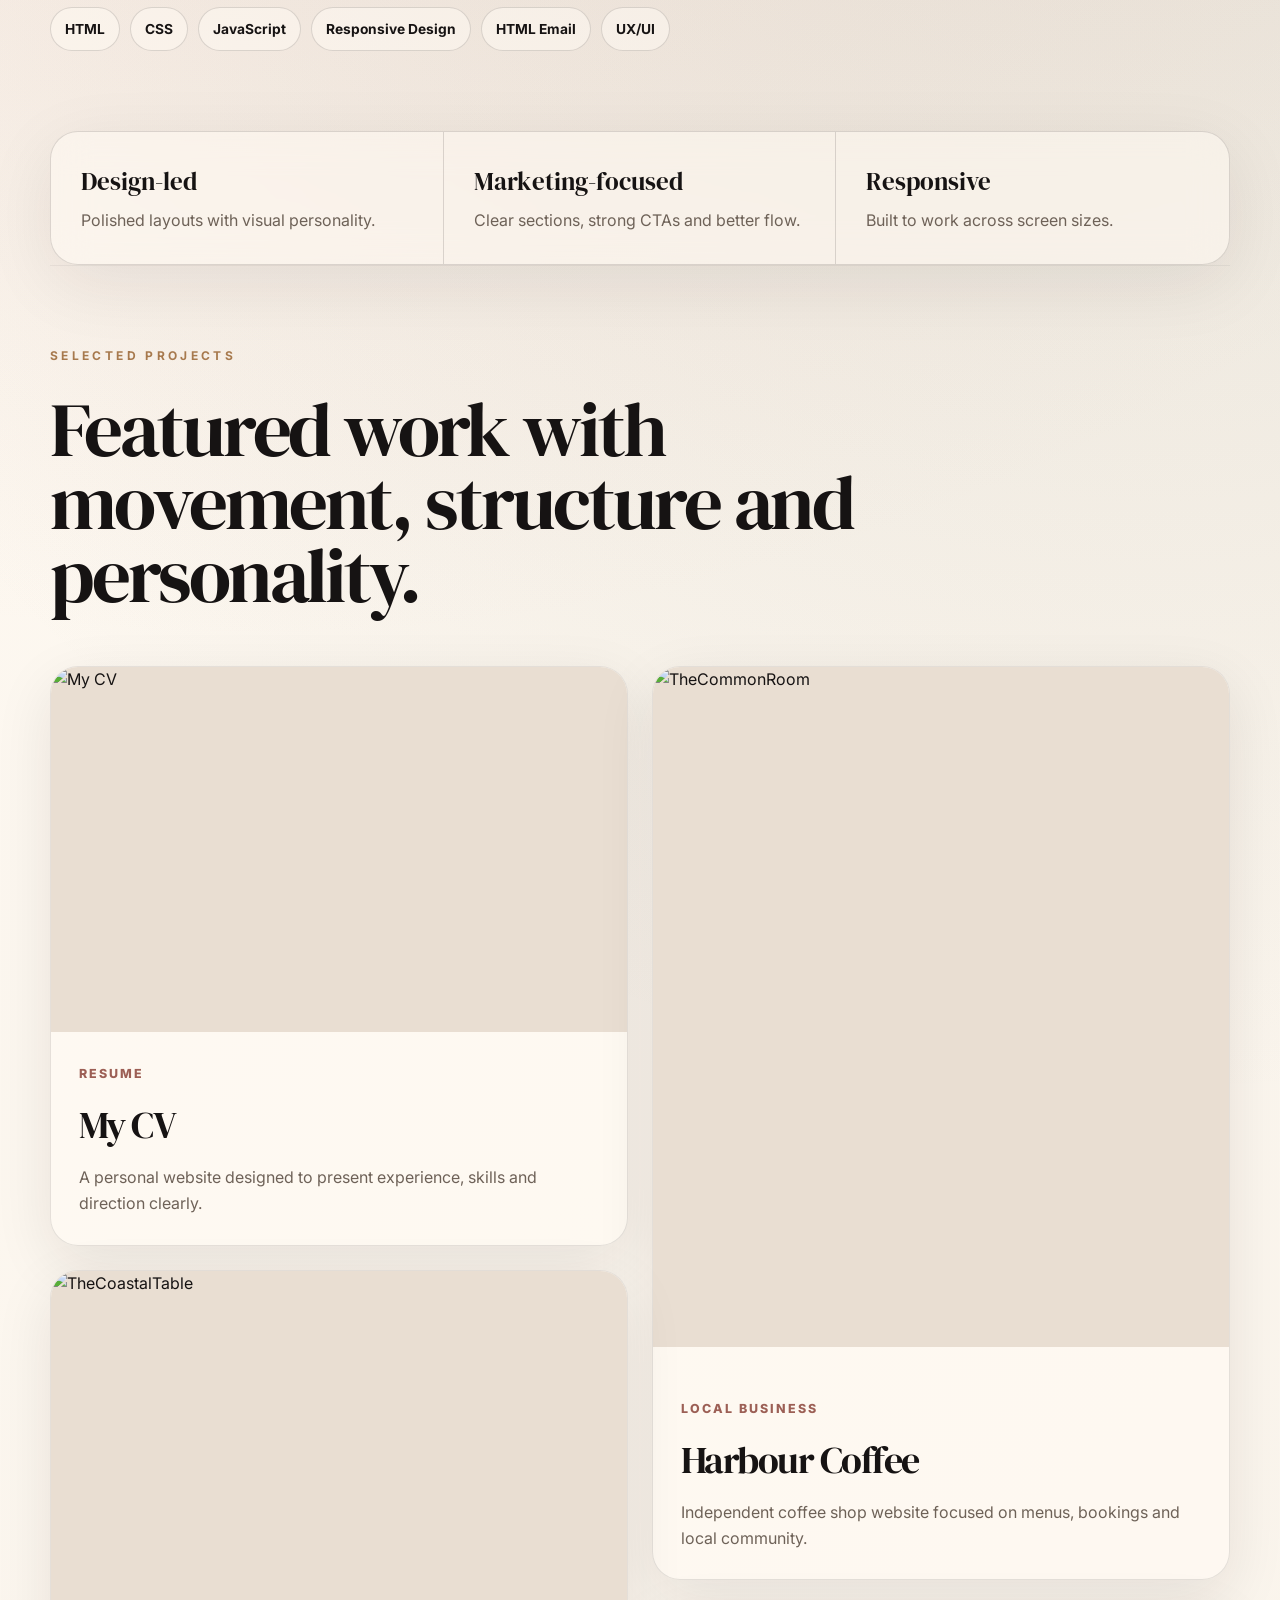
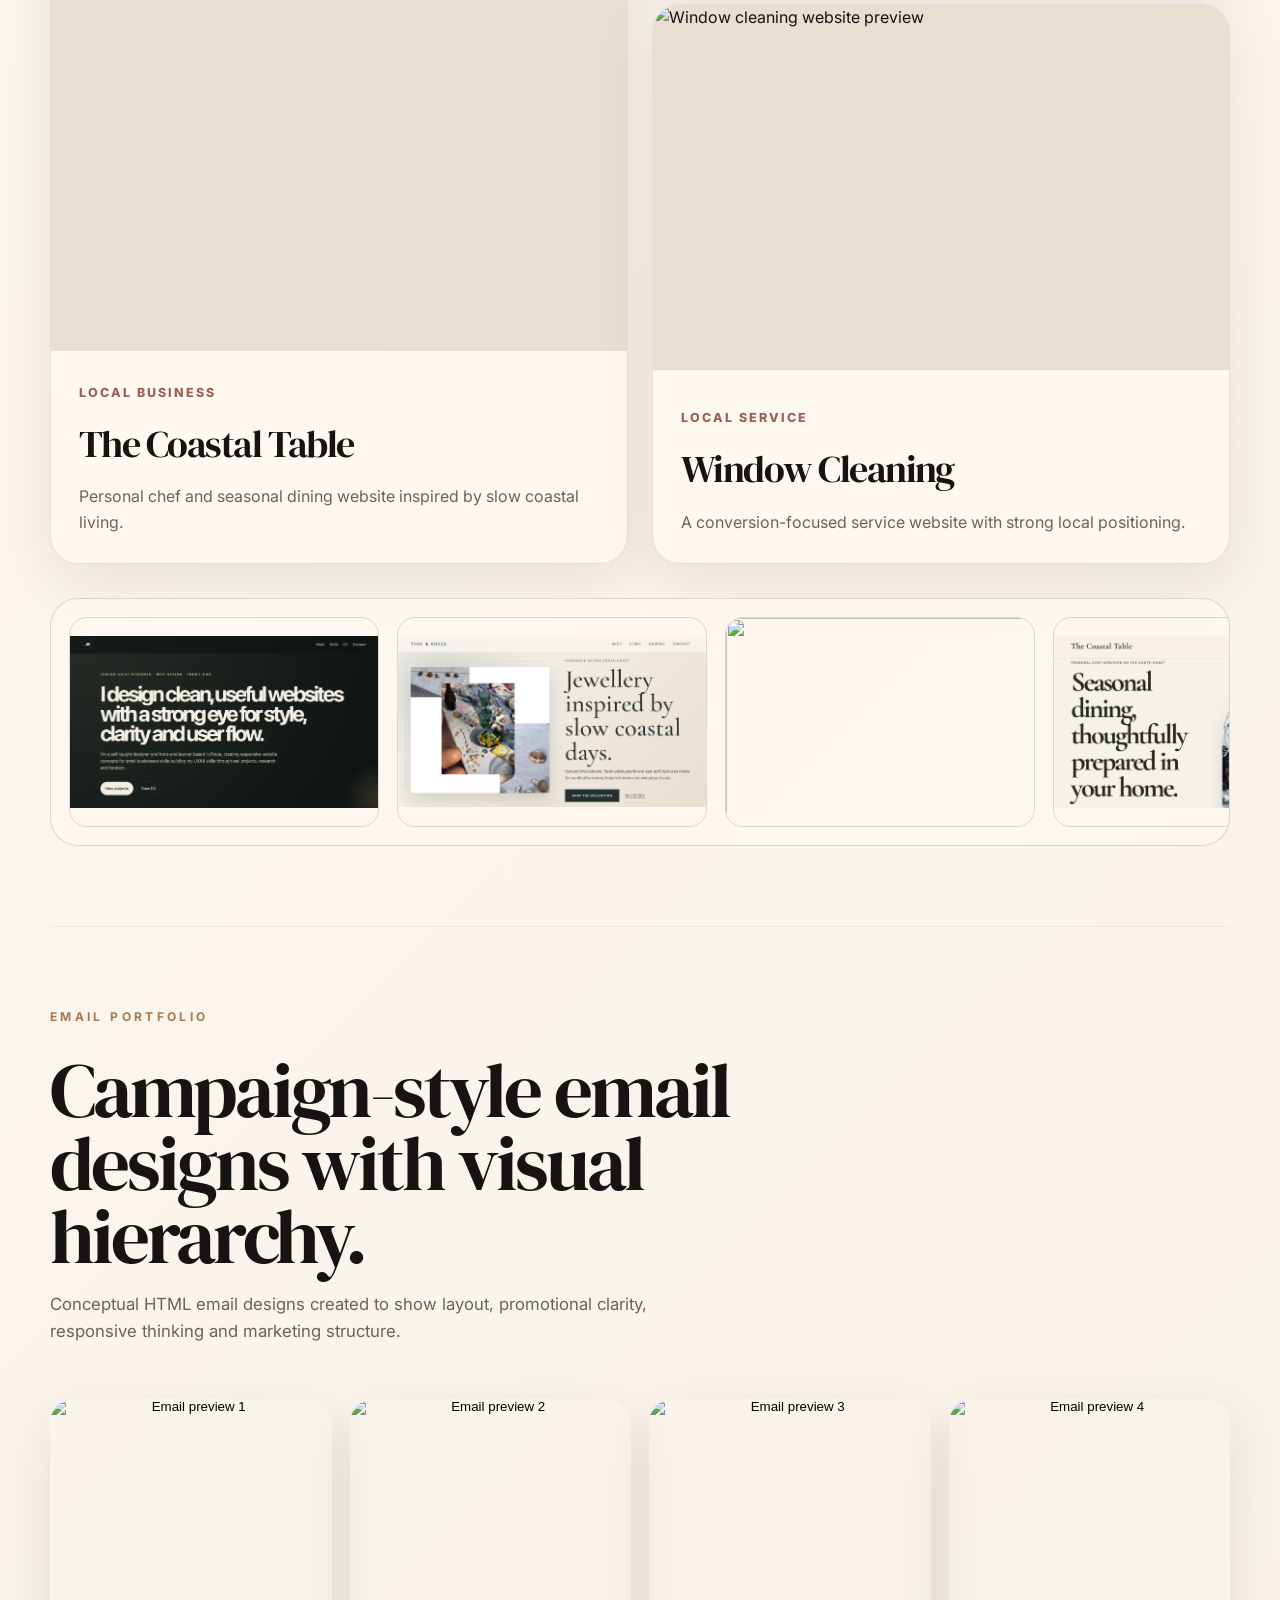
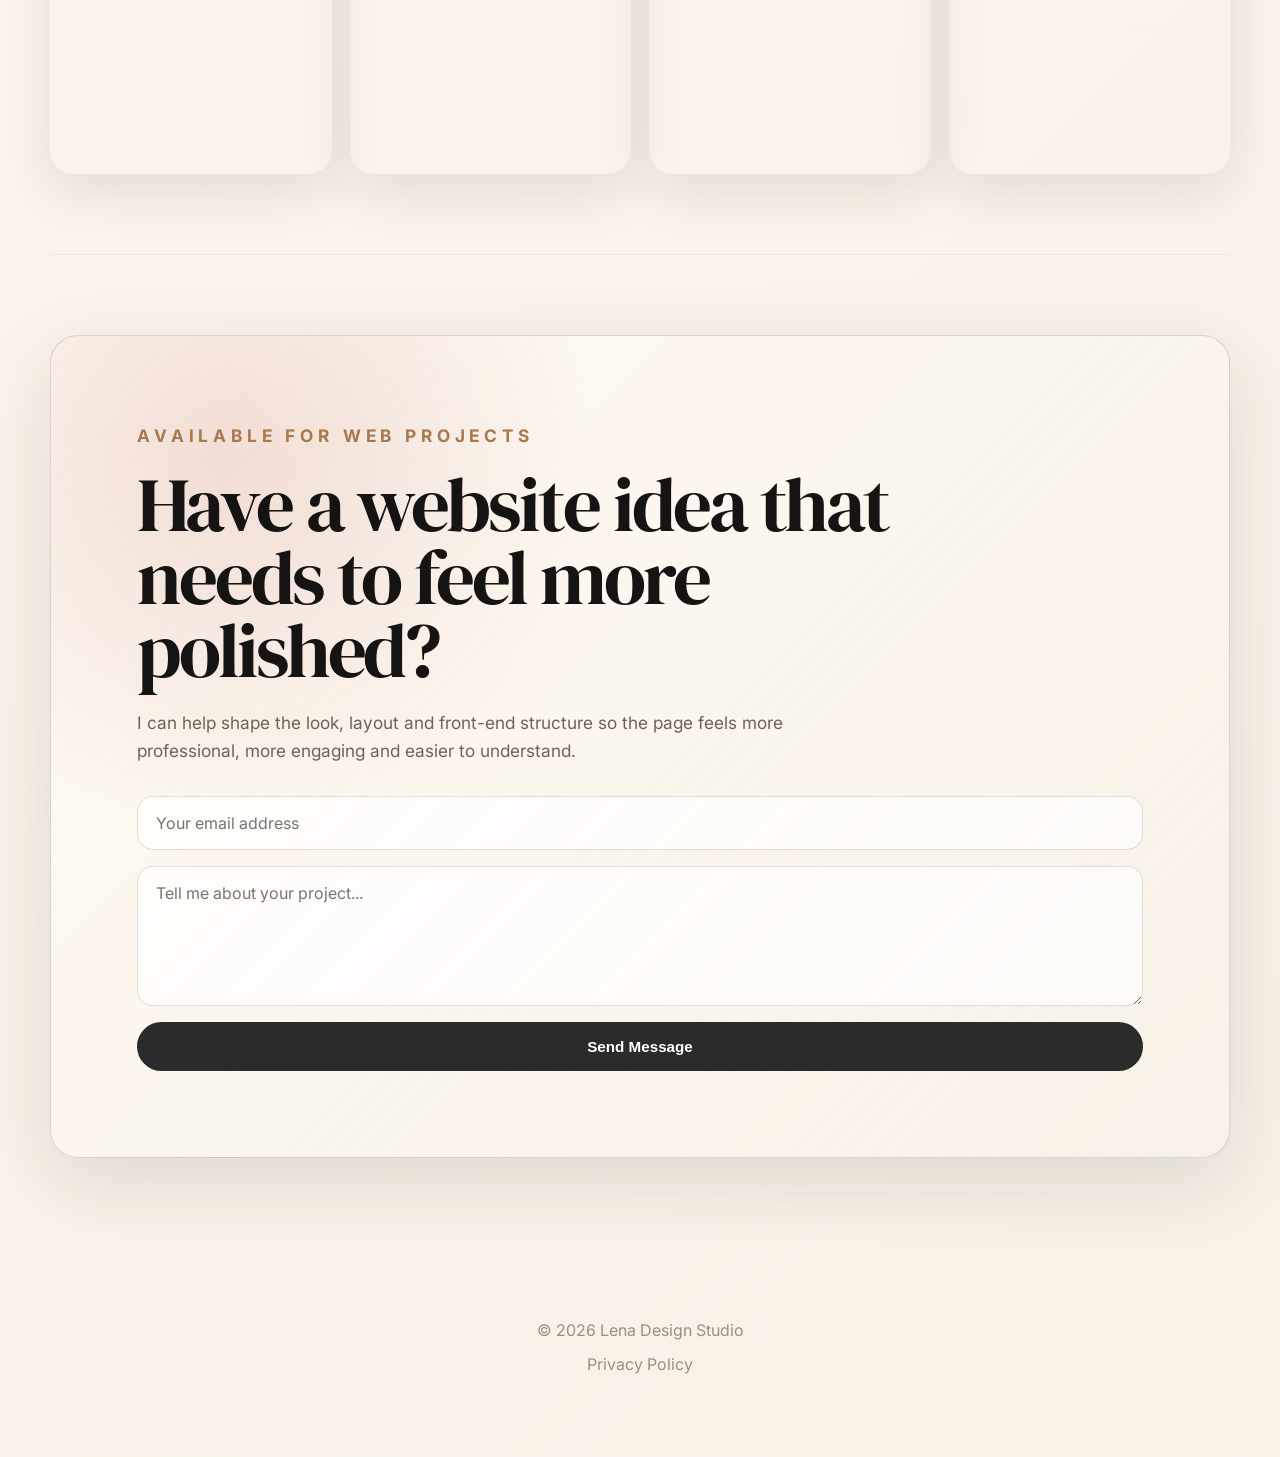
==== commit d2217cc8: "Update self-description in about section" ====
--- a/index.html
+++ b/index.html
@@ -44,7 +44,7 @@
         <h1>
           Websites that feel
           <span>beautiful, clear</span>
-          and built to convert.
+          and thoughtfully built.
         </h1>
 
         <p class="hero__intro">
@@ -79,7 +79,7 @@
         <div class="about__copy reveal">
           <h2>Creative eye, practical code, and a strong sense of what makes a page sell.</h2>
           <p>
-            I'm a self-taught web designer based on the South Coast. I create websites that are visually engaging, easy to use and built with purpose. My focus is on thoughtful design, accessibility and clear user experiences.
+            I'm a web designer based on the South Coast. I create websites that are visually engaging, easy to use and built with purpose. My focus is on thoughtful design, accessibility and clear user experiences.
           </p>
 
           <div class="skill-cloud" aria-label="Skills">
@@ -120,7 +120,7 @@
       <div class="project-showcase">
         <a class="project-card reveal tilt-card" href="https://jasments.github.io/My-CV/" target="_blank" rel="noopener">
           <div class="project-card__image">
-            <img src="JBCV2.png" alt="My CV">
+            <img src="CV2.png" alt="My CV">
           </div>
           <div class="project-card__content">
             <span>Resume</span>
--- a/styles.css
+++ b/styles.css
@@ -753,58 +753,6 @@
   }
 }
 @media (min-width: 901px) {
-  .portrait-card img,
-  .about__image img {
-    object-fit: contain;
-    height: auto;
-  }
-}
-
-@media (max-width: 900px) {
-  .portrait-card img,
-  .about__image img {
-    height: 430px;
-    object-fit: cover;
-    object-position: center;
-  }
-}
-@media (max-width: 900px) {
-  .project-card__image img {
-    object-position:center;
-  }
-}
-/* Desktop */
-@media (min-width: 901px) {
-  .portrait-card img {
-    object-fit: contain;
-    aspect-ratio: auto;
-  }
-}
-
-/* Mobile */
-@media (max-width: 900px) {
-  .portrait-card img {
-    height: 500px;
-    object-fit: cover;
-    object-position: center;
-  }
-}
-/* HERO IMAGE CROPPING */
-
-@media (max-width: 900px) {
-  .portrait-card {
-    height: 450px;
-  }
-
-  .portrait-card img {
-    width: 100%;
-    height: 100%;
-    object-fit: cover;
-    object-position: top center;
-  }
-}
-
-@media (min-width: 901px) {
   .portrait-card {
     height: auto;
   }
@@ -813,6 +761,7 @@
     height: auto;
     object-fit: contain;
   }
+}
 
 .site-footer {
   text-align: center;
@@ -1013,4 +962,81 @@
 .contact-btn:hover {
   transform: translateY(-2px);
   background: #161616;
-}}
+}
+@media (max-width: 768px) {
+  body {
+    overflow-x: hidden;
+  }
+
+  .legal-wrap {
+    width: 100%;
+    max-width: 100%;
+    padding: 28px 20px 70px;
+    margin: 0 auto;
+  }
+
+  .policy-item {
+    grid-template-columns: 1fr;
+    gap: 8px;
+  }
+
+  .legal-card h1 {
+    font-size: 46px;
+  }
+
+  .policy-item h2 {
+    font-size: 0.85rem;
+    line-height: 1.4;
+  }
+
+  .contact-card {
+    padding: 32px 24px;
+  }
+
+  .contact-form input,
+  .contact-form textarea,
+  .contact-form button {
+    width: 100%;
+  }
+
+  .project-card__image,
+  .project-card--wide .project-card__image {
+    height: auto;
+  }
+
+  .project-card__image img,
+  .email-tile img {
+    height: auto;
+    object-fit: contain;
+    object-position: top center;
+  }
+   @media (max-width: 768px) {
+
+  /* Website preview cards */
+  .project-card__image,
+  .project-card--wide .project-card__image {
+    height: 420px;
+    overflow: hidden;
+  }
+
+  .project-card__image img {
+    width: 100%;
+    height: 100%;
+    object-fit: cover;
+    object-position: top center;
+  }
+
+  /* Email preview tiles */
+  .email-tile {
+    height: 520px;
+    overflow: hidden;
+  }
+
+  .email-tile img {
+    width: 100%;
+    height: 100%;
+    object-fit: cover;
+    object-position: top center;
+  }
+
+}
